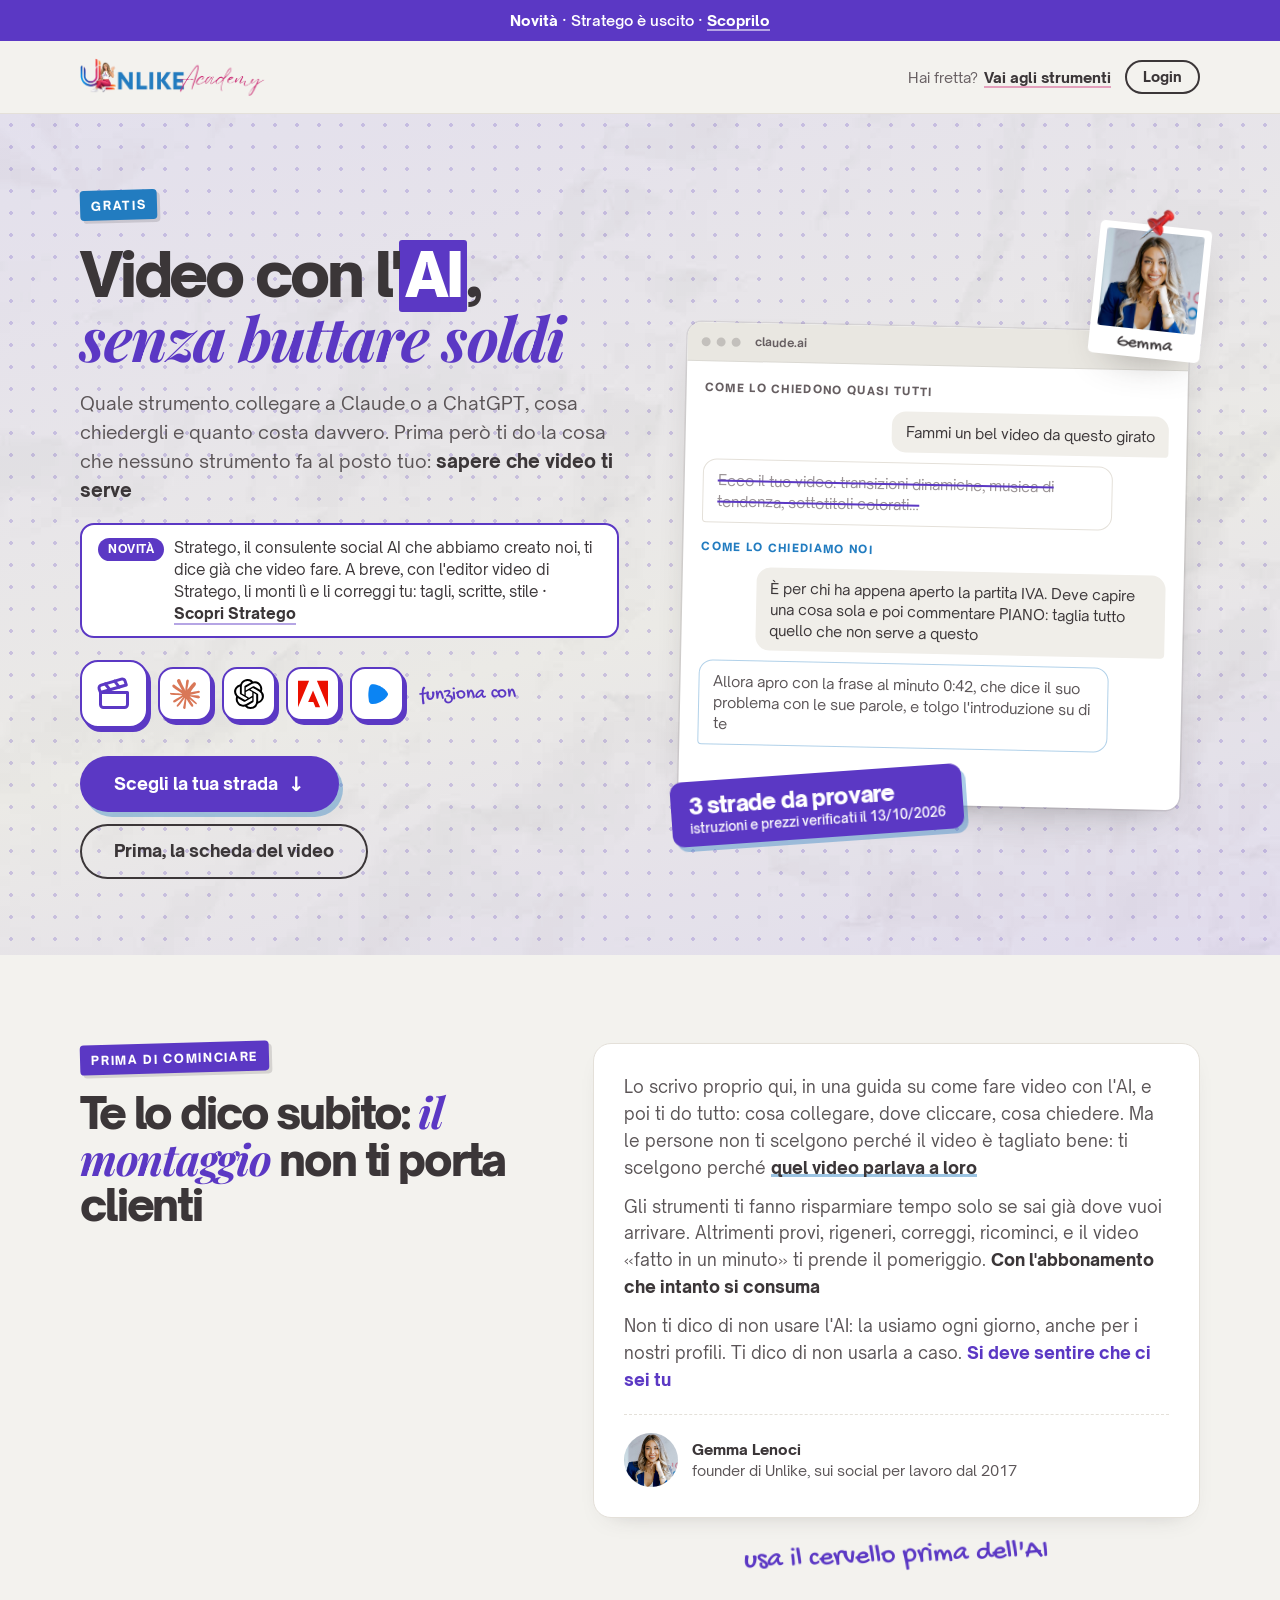
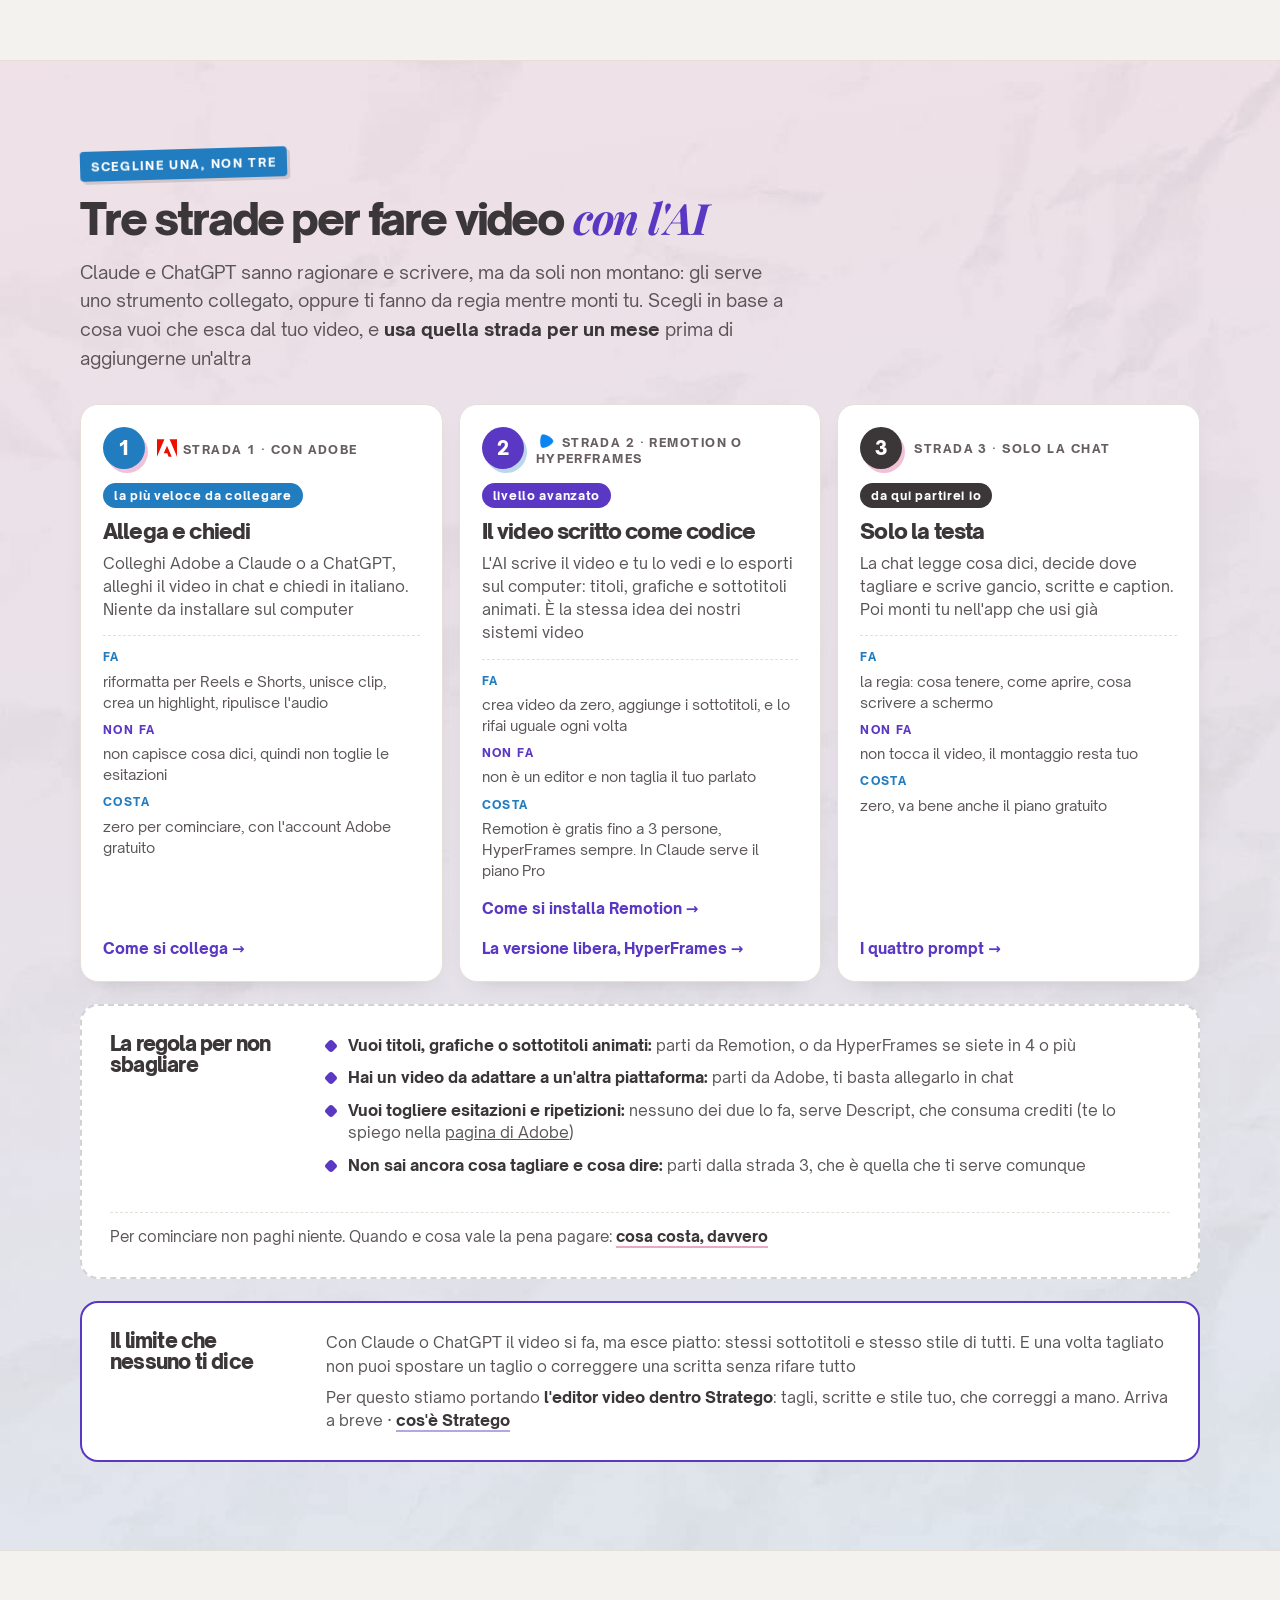
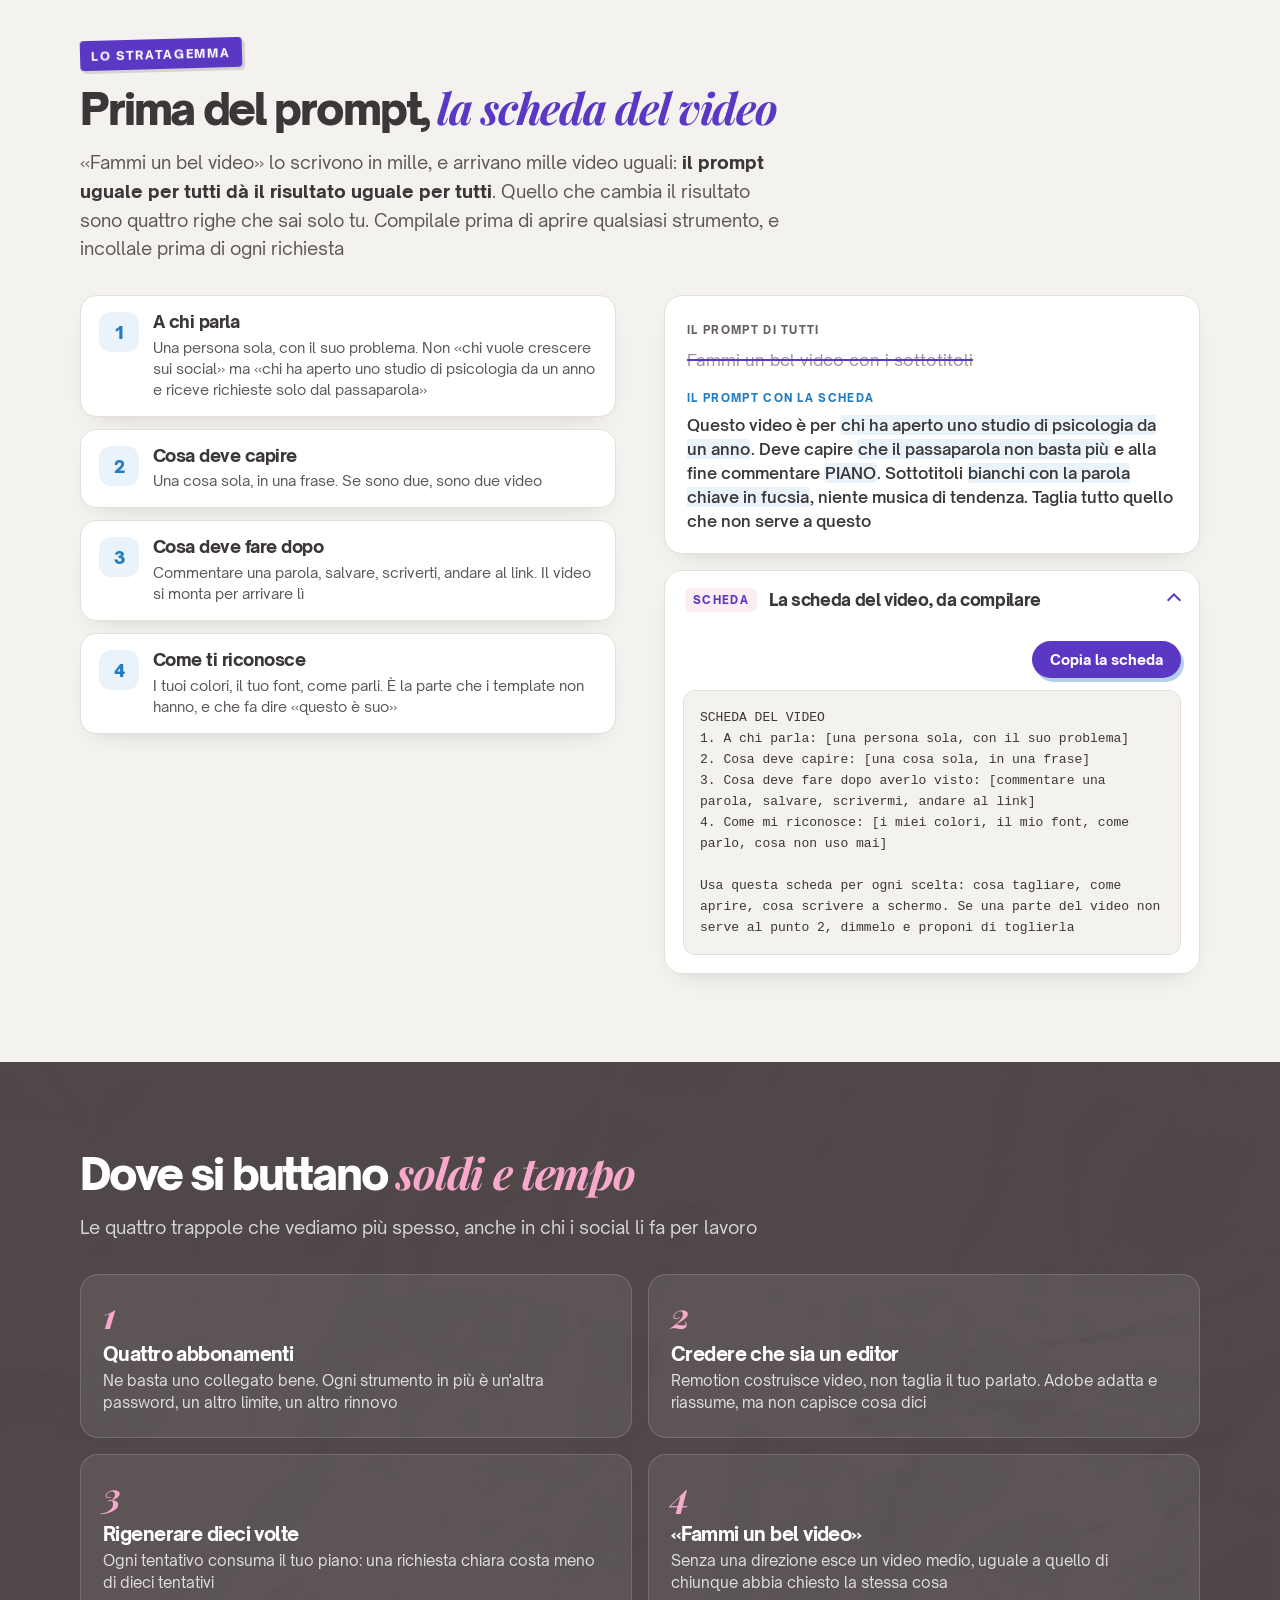
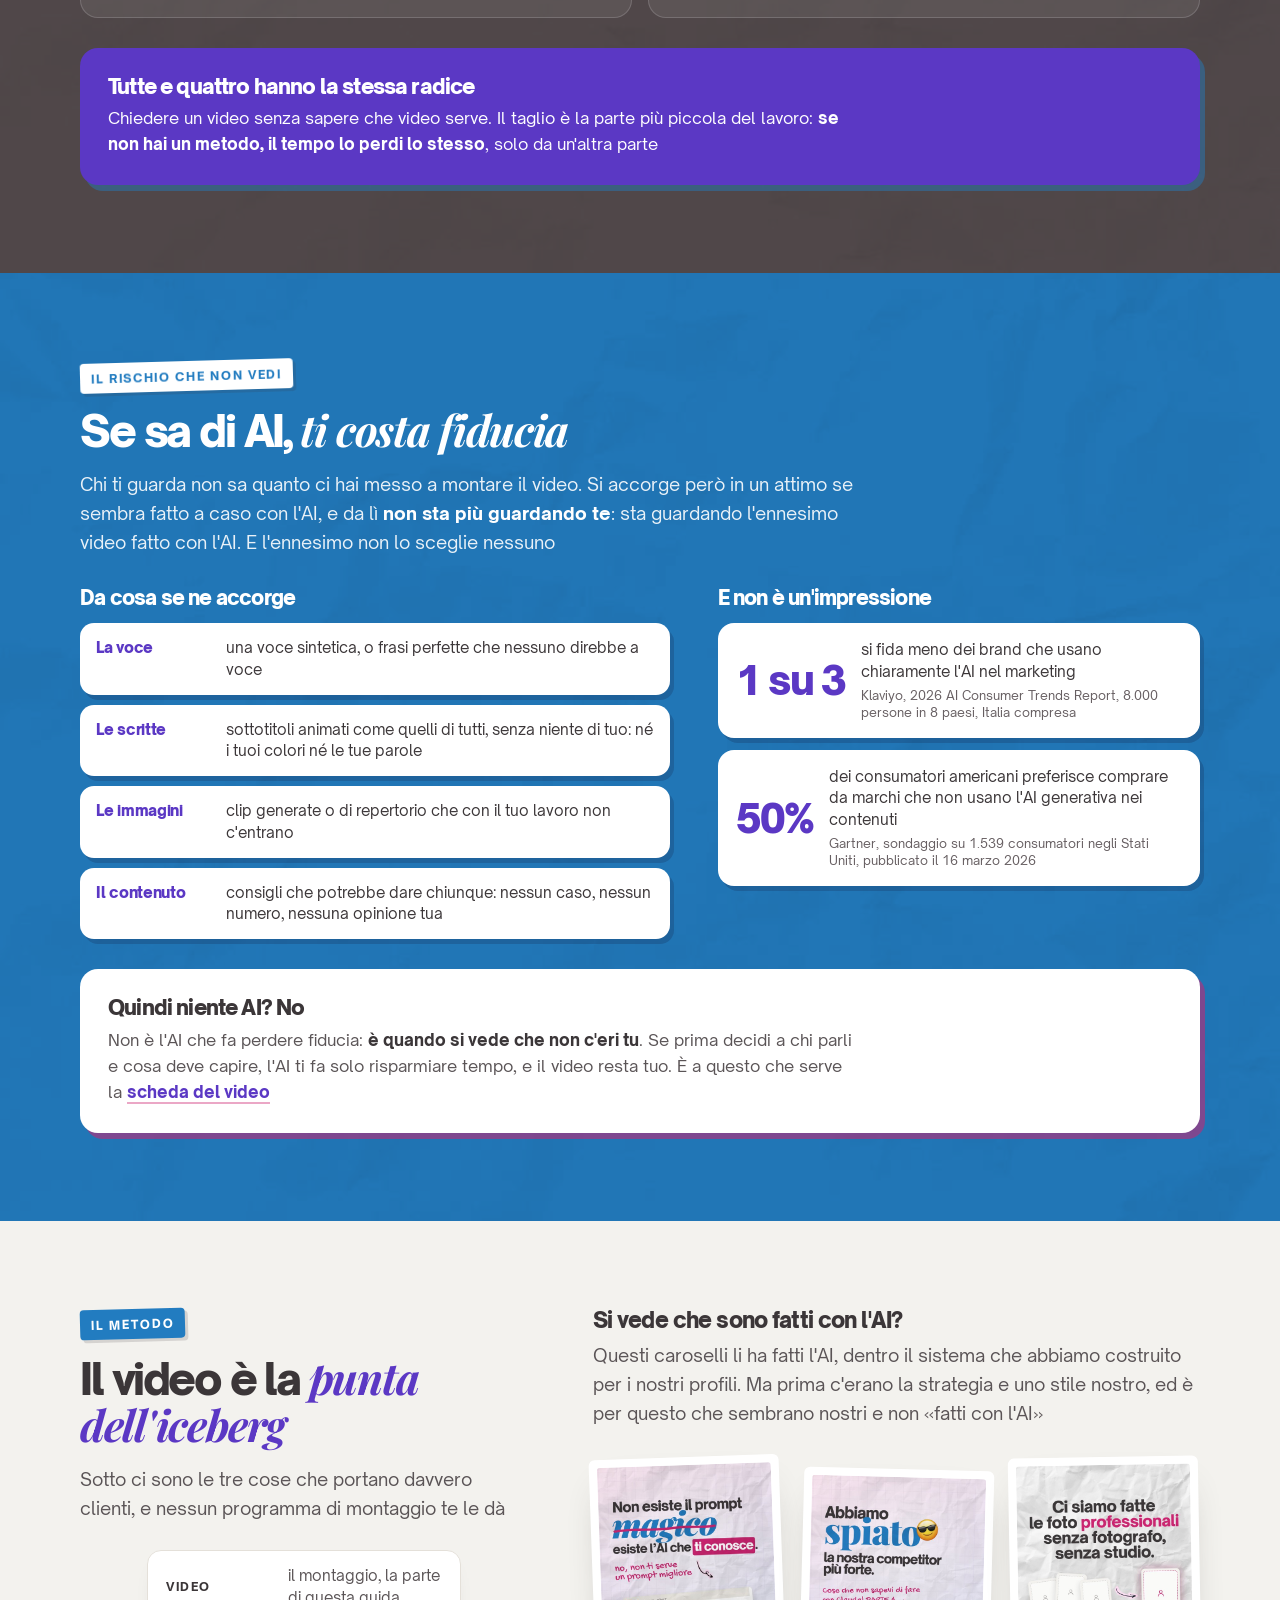
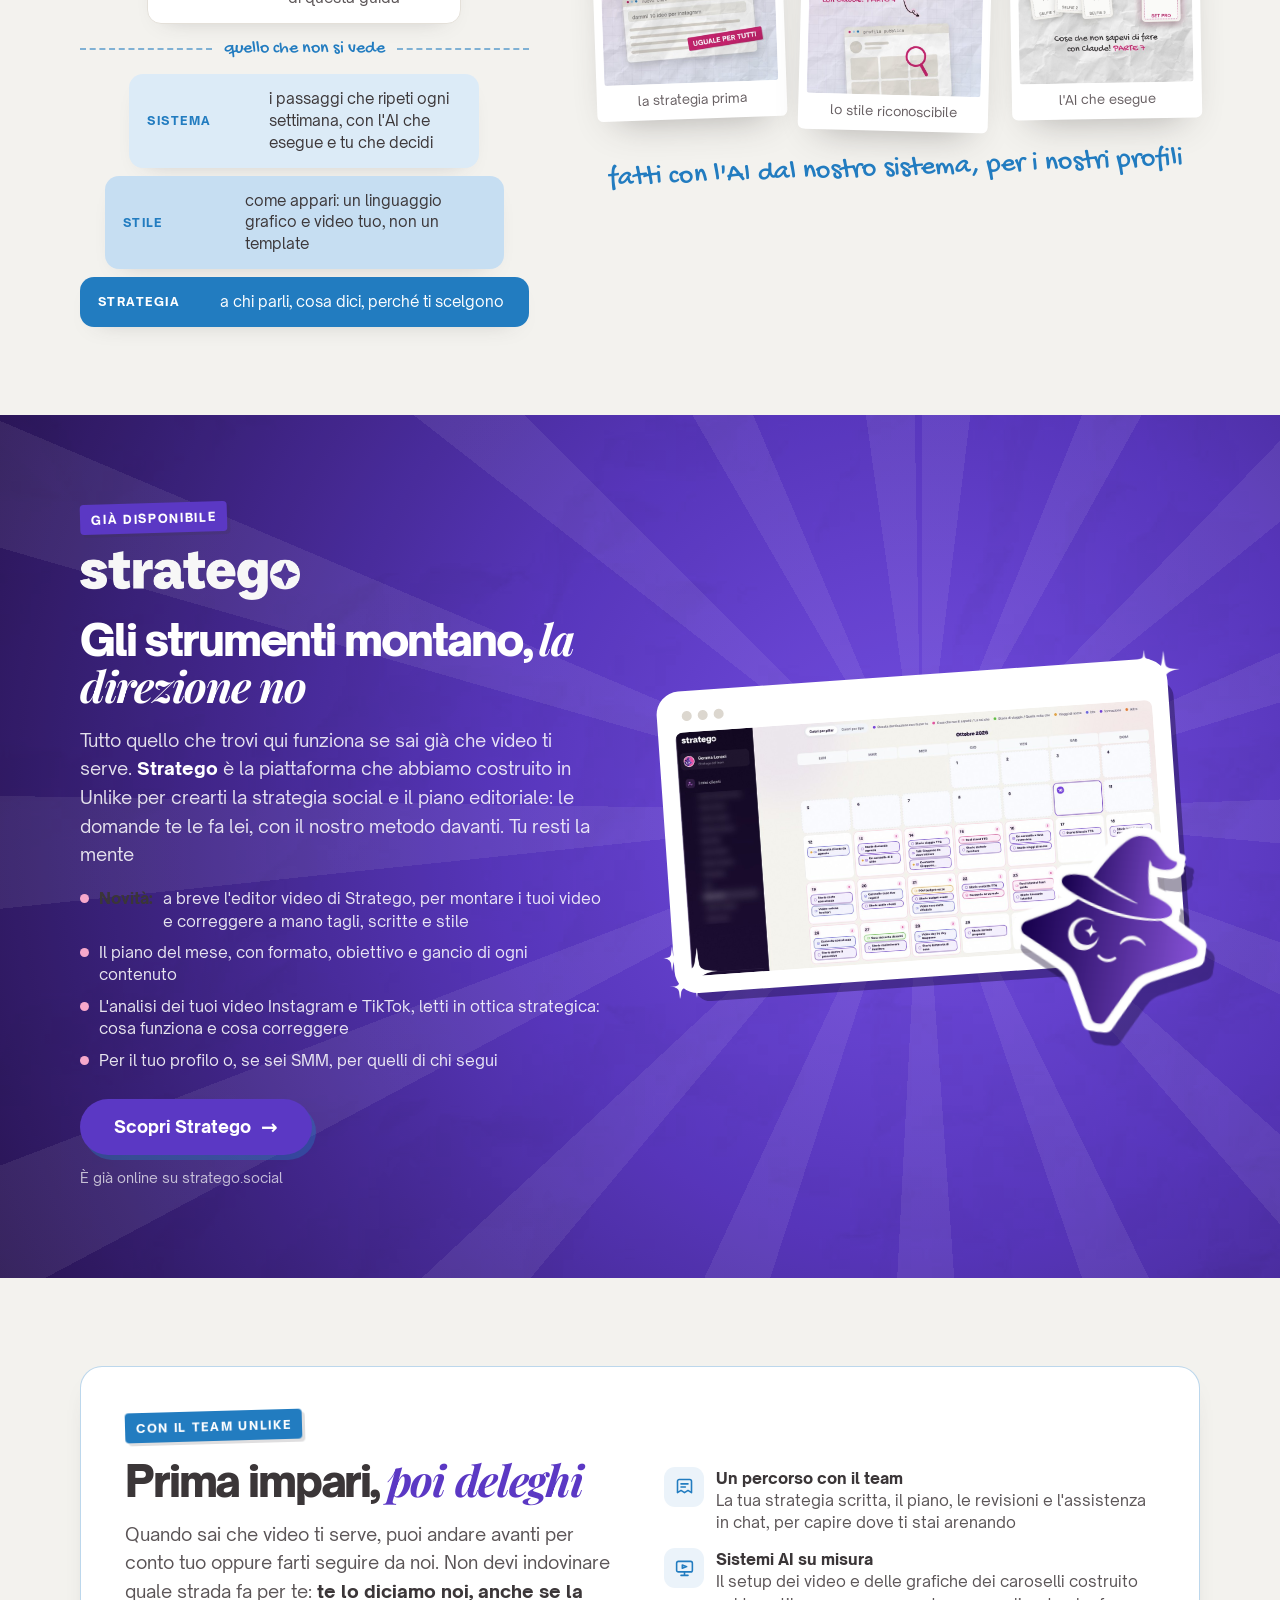
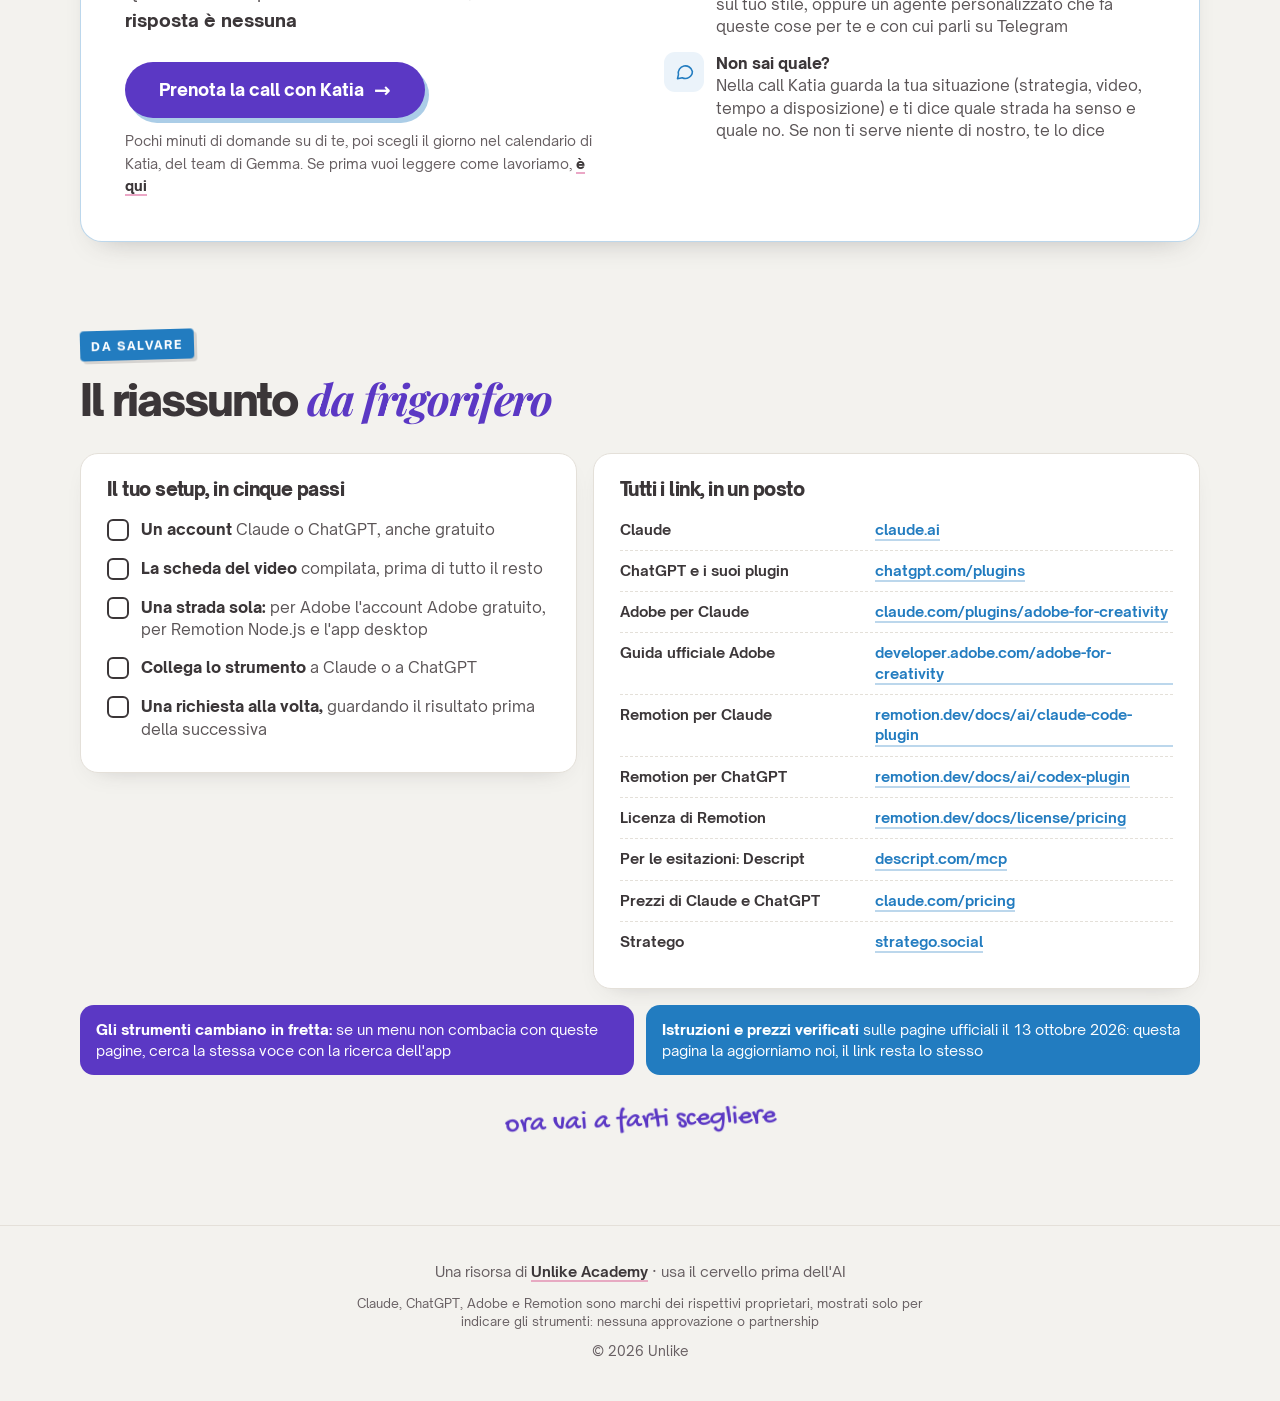
==== index.html @ d3823c94 "Striscia della live del 26/11 e novità: editor video di Stratego a breve Co-Authored-By: Claude Opus" ====
<!doctype html>
<html lang="it">
<head>
<meta charset="utf-8">
<meta name="viewport" content="width=device-width, initial-scale=1">
<title>Video con l'AI, senza buttare soldi · Unlike Academy</title>
<meta name="description" content="Tre strade per fare video con Claude o ChatGPT (Adobe, Remotion o solo la testa), cosa chiedere, quanto costa davvero e la scheda da compilare prima del prompt. Gratis, da Gemma Lenoci e Unlike Academy">
<link rel="canonical" href="https://montaggio.unlikeacademy.it/">
<meta property="og:title" content="Video con l'AI, senza buttare soldi">
<meta property="og:description" content="Tre strade per fare video con Claude o ChatGPT, cosa chiedere e quanto costa davvero. E la cosa che nessuno strumento fa al posto tuo">
<meta property="og:type" content="website">
<meta property="og:url" content="https://montaggio.unlikeacademy.it/">
<meta property="og:image" content="https://montaggio.unlikeacademy.it/assets/img/og-montaggio.jpg">
<meta property="og:locale" content="it_IT">
<meta name="twitter:card" content="summary_large_image">
<link rel="icon" href="assets/logo/favicon.png">
<link rel="apple-touch-icon" href="assets/logo/apple-touch-icon.png">
<link rel="preload" href="assets/fonts/open-sauce-sans-900.woff2" as="font" type="font/woff2" crossorigin>
<link rel="stylesheet" href="assets/stile.css?v=2">
<script src="https://academy.unlikeacademy.it/traccia.js?v=1" defer data-risorsa="montaggio"></script>
<style data-novita>
.novita{margin-top:18px;display:flex;gap:10px;align-items:flex-start;background:#fff;border:2px solid #5B38C4;border-radius:14px;padding:12px 16px;font-size:15px;line-height:1.45;max-width:40em;color:#3B3638;text-align:left}
.novita .tag{flex:none;background:#5B38C4;color:#fff;font-weight:800;font-size:11.5px;letter-spacing:.05em;text-transform:uppercase;border-radius:999px;padding:3px 10px;margin-top:1px}
.novita a{color:#3B3638;font-weight:800;text-decoration:none;border-bottom:2px solid rgba(91,56,196,.45);white-space:nowrap}
.limite{border:2px solid #5B38C4}
.limite p{font-size:15.5px;line-height:1.5}
.limite p+p{margin-top:8px}
.limite a{color:#3B3638;font-weight:800;text-decoration:none;border-bottom:2px solid rgba(91,56,196,.45)}
.stbanner p.nv{font-size:.97rem}
</style>
</head>
<body>

<a class="strip" data-live href="https://black.unlikeacademy.it/?utm_source=montaggio&amp;utm_medium=striscia&amp;utm_campaign=bf26" target="_blank" rel="noopener"><b>Live gratuita</b> giovedì 26/11 alle 19:30 · ti mostriamo Stratego dal vivo · <u>Iscriviti</u></a><script data-striscia>(function(){if(Date.now()<Date.UTC(2026,10,26,18,30))return;var s=document.querySelector('a[data-live]');if(!s)return;s.href='#stratego';s.removeAttribute('target');s.innerHTML='<b>Novità</b> · Stratego è uscito · <u>Scoprilo</u>';})()</script>

<header class="wrap hd">
  <img src="assets/logo/logo.webp" alt="Unlike Academy" width="768" height="158">
  <div class="dx"><a class="acc" href="#strade"><span>Hai fretta?</span> <b>Vai agli strumenti</b></a><a class="login" href="https://club.unlikeacademy.it/sign_in" target="_blank" rel="noopener">Login</a></div>
</header>

<main>
<section class="hero">
  <div class="wrap due">
    <div>
      <span class="eyebrow">Gratis</span>
      <h1>Video con l'<mark>AI</mark>, <em>senza buttare soldi</em></h1>
      <p class="sub">Quale strumento collegare a Claude o a ChatGPT, cosa chiedergli e quanto costa davvero. Prima però ti do la cosa che nessuno strumento fa al posto tuo: <b>sapere che video ti serve</b></p>
      <p class="novita"><span class="tag">Novità</span><span>Stratego, il consulente social AI che abbiamo creato noi, ti dice già che video fare. A breve, con l'editor video di Stratego, li monti lì e li correggi tu: tagli, scritte, stile · <a href="#stratego">Scopri Stratego</a></span></p>
      <!-- kit --><div class="kit"><span class="kt grande"><svg class="ic" viewBox="0 0 24 24" fill="none" stroke="currentColor" stroke-width="2" stroke-linecap="round" stroke-linejoin="round" aria-hidden="true">
  <path d="M20.2 6 3 11l-.9-2.4c-.3-1.1.3-2.2 1.3-2.5l13.5-4c1.1-.3 2.2.3 2.5 1.3Z" />
  <path d="m6.2 5.3 3.1 3.9" />
  <path d="m12.4 3.4 3.1 4" />
  <path d="M3 11h18v8a2 2 0 0 1-2 2H5a2 2 0 0 1-2-2Z" />
</svg></span><span class="kt"><img src="assets/loghi/claude.svg" alt="Claude" width="30" height="30"></span><span class="kt"><img src="assets/loghi/chatgpt.svg" alt="ChatGPT" width="30" height="30"></span><span class="kt"><img src="assets/loghi/adobe.svg" alt="Adobe" width="30" height="30"></span><span class="kt"><img src="assets/loghi/remotion.png" alt="Remotion" width="30" height="30"></span><span class="cap">funziona con</span></div><div class="btns">
        <a class="btn" href="#strade">Scegli la tua strada <span class="ar">&darr;</span></a>
        <a class="btn btn-linea" href="#scheda">Prima, la scheda del video</a>
      </div>
    </div>
    <div class="visual">
      <figure class="polaroid"><img src="assets/img/gemma-polaroid.jpg" alt="Gemma Lenoci" width="390" height="520"><span>Gemma</span></figure>
      <div class="frame" aria-hidden="true">
        <div class="bar"><i></i><i></i><i></i><span>claude.ai</span></div>
        <div class="chat">
          <span class="lbl">Come lo chiedono quasi tutti</span>
          <div class="msg tu">Fammi un bel video da questo girato</div>
          <div class="msg ai no">Ecco il tuo video: transizioni dinamiche, musica di tendenza, sottotitoli colorati…</div>
          <span class="lbl si">Come lo chiediamo noi</span>
          <div class="msg tu">È per chi ha appena aperto la partita IVA. Deve capire una cosa sola e poi commentare PIANO: taglia tutto quello che non serve a questo</div>
          <div class="msg ai ok">Allora apro con la frase al minuto 0:42, che dice il suo problema con le sue parole, e tolgo l'introduzione su di te</div>
        </div>
      </div>
      <div class="sticker"><b>3 strade da provare</b><small>istruzioni e prezzi verificati il 13/10/2026</small></div>
    </div>
  </div>
</section>

<section class="sec">
  <div class="wrap split">
    <div class="sticky">
      <span class="eyebrow rosa">Prima di cominciare</span>
      <h2 class="sh">Te lo dico subito: <em>il montaggio</em> non ti porta clienti</h2>
    </div>
    <div>
      <div class="punto">
        <p>Lo scrivo proprio qui, in una guida su come fare video con l'AI, e poi ti do tutto: cosa collegare, dove cliccare, cosa chiedere. Ma le persone non ti scelgono perché il video è tagliato bene: ti scelgono perché <span class="s">quel video parlava a loro</span></p>
        <p>Gli strumenti ti fanno risparmiare tempo solo se sai già dove vuoi arrivare. Altrimenti provi, rigeneri, correggi, ricominci, e il video «fatto in un minuto» ti prende il pomeriggio. <b>Con l'abbonamento che intanto si consuma</b></p>
        <p>Non ti dico di non usare l'AI: la usiamo ogni giorno, anche per i nostri profili. Ti dico di non usarla a caso. <span class="k">Si deve sentire che ci sei tu</span></p>
        <div class="firma"><img src="assets/img/gemma-polaroid.jpg" alt="" width="390" height="520"><span><b>Gemma Lenoci</b>founder di Unlike, sui social per lavoro dal 2017</span></div>
      </div>
      <p class="sotto"><span class="mano">usa il cervello prima dell'AI</span></p>
    </div>
  </div>
</section>

<section class="sec fascia" id="strade">
  <div class="wrap">
    <span class="eyebrow">Scegline una, non tre</span>
    <h2 class="sh">Tre strade per fare video <em>con l'AI</em></h2>
    <p class="lead">Claude e ChatGPT sanno ragionare e scrivere, ma da soli non montano: gli serve uno strumento collegato, oppure ti fanno da regia mentre monti tu. Scegli in base a cosa vuoi che esca dal tuo video, e <b>usa quella strada per un mese</b> prima di aggiungerne un'altra</p>
    <ol class="strade">
      <li class="strada">
        <div class="top"><span class="n">1</span><span class="chi"><img class="logo-in" src="assets/loghi/adobe.svg" alt="" width="20" height="20">Strada 1 · con Adobe</span></div>
        <span class="tag blu">la più veloce da collegare</span>
        <h3>Allega e chiedi</h3>
        <p>Colleghi Adobe a Claude o a ChatGPT, alleghi il video in chat e chiedi in italiano. Niente da installare sul computer</p>
        <dl>
          <dt>Fa</dt><dd>riformatta per Reels e Shorts, unisce clip, crea un highlight, ripulisce l'audio</dd>
          <dt class="no">Non fa</dt><dd>non capisce cosa dici, quindi non toglie le esitazioni</dd>
          <dt>Costa</dt><dd>zero per cominciare, con l'account Adobe gratuito</dd>
        </dl>
        <a class="go" href="adobe.html">Come si collega &rarr;</a>
      </li>
      <li class="strada">
        <div class="top"><span class="n">2</span><span class="chi"><img class="logo-in" src="assets/loghi/remotion.png" alt="" width="20" height="20">Strada 2 · Remotion o HyperFrames</span></div>
        <span class="tag">livello avanzato</span>
        <h3>Il video scritto come codice</h3>
        <p>L'AI scrive il video e tu lo vedi e lo esporti sul computer: titoli, grafiche e sottotitoli animati. È la stessa idea dei nostri sistemi video</p>
        <dl>
          <dt>Fa</dt><dd>crea video da zero, aggiunge i sottotitoli, e lo rifai uguale ogni volta</dd>
          <dt class="no">Non fa</dt><dd>non è un editor e non taglia il tuo parlato</dd>
          <dt>Costa</dt><dd>Remotion è gratis fino a 3 persone, HyperFrames sempre. In Claude serve il piano&nbsp;Pro</dd>
        </dl>
        <a class="go" href="remotion.html">Come si installa Remotion &rarr;</a>
        <a class="go" href="hyperframes.html">La versione libera, HyperFrames &rarr;</a>
      </li>
      <li class="strada">
        <div class="top"><span class="n">3</span><span class="chi">Strada 3 · solo la chat</span></div>
        <span class="tag scuro">da qui partirei io</span>
        <h3>Solo la testa</h3>
        <p>La chat legge cosa dici, decide dove tagliare e scrive gancio, scritte e caption. Poi monti tu nell'app che usi già</p>
        <dl>
          <dt>Fa</dt><dd>la regia: cosa tenere, come aprire, cosa scrivere a schermo</dd>
          <dt class="no">Non fa</dt><dd>non tocca il video, il montaggio resta tuo</dd>
          <dt>Costa</dt><dd>zero, va bene anche il piano gratuito</dd>
        </dl>
        <a class="go" href="solo-la-testa.html">I quattro prompt &rarr;</a>
      </li>
    </ol>

    <div class="regola">
      <h3>La regola per non sbagliare</h3>
      <ul>
        <li><b>Vuoi titoli, grafiche o sottotitoli animati:</b> parti da Remotion, o da HyperFrames se siete in 4 o più</li>
        <li><b>Hai un video da adattare a un'altra piattaforma:</b> parti da Adobe, ti basta allegarlo in chat</li>
        <li><b>Vuoi togliere esitazioni e ripetizioni:</b> nessuno dei due lo fa, serve Descript, che consuma crediti (te lo spiego nella <a href="adobe.html#esitazioni">pagina di Adobe</a>)</li>
        <li><b>Non sai ancora cosa tagliare e cosa dire:</b> parti dalla strada 3, che è quella che ti serve comunque</li>
      </ul>
      <p class="piede">Per cominciare non paghi niente. Quando e cosa vale la pena pagare: <a href="costi.html">cosa costa, davvero</a></p>
    </div>
    <div class="regola limite">
      <h3>Il limite che nessuno ti dice</h3>
      <div>
        <p>Con Claude o ChatGPT il video si fa, ma esce piatto: stessi sottotitoli e stesso stile di tutti. E una volta tagliato non puoi spostare un taglio o correggere una scritta senza rifare tutto</p>
        <p>Per questo stiamo portando <b>l'editor video dentro Stratego</b>: tagli, scritte e stile tuo, che correggi a mano. Arriva a breve · <a href="#stratego">cos'è Stratego</a></p>
      </div>
    </div>
  </div>
</section>

<section class="sec" id="scheda">
  <div class="wrap">
    <span class="eyebrow rosa">Lo stratagemma</span>
    <h2 class="sh">Prima del prompt, <em>la scheda del video</em></h2>
    <p class="lead">«Fammi un bel video» lo scrivono in mille, e arrivano mille video uguali: <b>il prompt uguale per tutti dà il risultato uguale per tutti</b>. Quello che cambia il risultato sono quattro righe che sai solo tu. Compilale prima di aprire qualsiasi strumento, e incollale prima di ogni richiesta</p>
    <div class="scheda">
      <ol class="righe">
        <li><span class="n">1</span><div><h3>A chi parla</h3><p>Una persona sola, con il suo problema. Non «chi vuole crescere sui social» ma «chi ha aperto uno studio di psicologia da un anno e riceve richieste solo dal passaparola»</p></div></li>
        <li><span class="n">2</span><div><h3>Cosa deve capire</h3><p>Una cosa sola, in una frase. Se sono due, sono due video</p></div></li>
        <li><span class="n">3</span><div><h3>Cosa deve fare dopo</h3><p>Commentare una parola, salvare, scriverti, andare al link. Il video si monta per arrivare lì</p></div></li>
        <li><span class="n">4</span><div><h3>Come ti riconosce</h3><p>I tuoi colori, il tuo font, come parli. È la parte che i template non hanno, e che fa dire «questo è suo»</p></div></li>
      </ol>
      <div>
        <div class="prima-dopo">
          <span class="lbl">Il prompt di tutti</span>
          <p class="bad">Fammi un bel video con i sottotitoli</p>
          <span class="lbl si">Il prompt con la scheda</span>
          <p class="good">Questo video è per <u>chi ha aperto uno studio di psicologia da un anno</u>. Deve capire <u>che il passaparola non basta più</u> e alla fine commentare <u>PIANO</u>. Sottotitoli <u>bianchi con la parola chiave in fucsia</u>, niente musica di tendenza. Taglia tutto quello che non serve a questo</p>
        </div>
        <details class="prompt schema" open>
          <summary>La scheda del video, da compilare<span class="chev"></span></summary>
          <div class="pact"><button class="copy" data-target="scheda-video" type="button">Copia la scheda</button></div>
<pre id="scheda-video">SCHEDA DEL VIDEO
1. A chi parla: [una persona sola, con il suo problema]
2. Cosa deve capire: [una cosa sola, in una frase]
3. Cosa deve fare dopo averlo visto: [commentare una parola, salvare, scrivermi, andare al link]
4. Come mi riconosce: [i miei colori, il mio font, come parlo, cosa non uso mai]

Usa questa scheda per ogni scelta: cosa tagliare, come aprire, cosa scrivere a schermo. Se una parte del video non serve al punto 2, dimmelo e proponi di toglierla</pre>
        </details>
      </div>
    </div>
  </div>
</section>

<section class="sec scura">
  <div class="wrap">
    <h2 class="sh">Dove si buttano <em>soldi e tempo</em></h2>
    <p class="lead">Le quattro trappole che vediamo più spesso, anche in chi i social li fa per lavoro</p>
    <ol class="trappole">
      <li><b>1</b><h3>Quattro abbonamenti</h3><p>Ne basta uno collegato bene. Ogni strumento in più è un'altra password, un altro limite, un altro rinnovo</p></li>
      <li><b>2</b><h3>Credere che sia un editor</h3><p>Remotion costruisce video, non taglia il tuo parlato. Adobe adatta e riassume, ma non capisce cosa dici</p></li>
      <li><b>3</b><h3>Rigenerare dieci volte</h3><p>Ogni tentativo consuma il tuo piano: una richiesta chiara costa meno di dieci tentativi</p></li>
      <li><b>4</b><h3>«Fammi un bel video»</h3><p>Senza una direzione esce un video medio, uguale a quello di chiunque abbia chiesto la stessa cosa</p></li>
    </ol>
    <div class="radice">
      <h3>Tutte e quattro hanno la stessa radice</h3>
      <p>Chiedere un video senza sapere che video serve. Il taglio è la parte più piccola del lavoro: <b>se non hai un metodo, il tempo lo perdi lo stesso</b>, solo da un'altra parte</p>
    </div>
  </div>
</section>

<section class="sec blu-sec" id="fiducia">
  <div class="wrap">
    <span class="eyebrow chiaro">Il rischio che non vedi</span>
    <h2 class="sh">Se sa di AI, <em>ti costa fiducia</em></h2>
    <p class="lead">Chi ti guarda non sa quanto ci hai messo a montare il video. Si accorge però in un attimo se sembra fatto a caso con l'AI, e da lì <b>non sta più guardando te</b>: sta guardando l'ennesimo video fatto con l'AI. E l'ennesimo non lo sceglie nessuno</p>
    <div class="fiducia">
      <div>
        <h3>Da cosa se ne accorge</h3>
        <ul class="segnali">
          <li><b>La voce</b><span>una voce sintetica, o frasi perfette che nessuno direbbe a voce</span></li>
          <li><b>Le scritte</b><span>sottotitoli animati come quelli di tutti, senza niente di tuo: né i tuoi colori né le tue parole</span></li>
          <li><b>Le immagini</b><span>clip generate o di repertorio che con il tuo lavoro non c'entrano</span></li>
          <li><b>Il contenuto</b><span>consigli che potrebbe dare chiunque: nessun caso, nessun numero, nessuna opinione tua</span></li>
        </ul>
      </div>
      <div>
        <h3>E non è un'impressione</h3>
        <div class="dati">
          <div class="dato"><b>1 su 3</b><p>si fida meno dei brand che usano chiaramente l'AI nel marketing<small>Klaviyo, 2026 AI Consumer Trends Report, 8.000 persone in 8 paesi, Italia compresa</small></p></div>
          <div class="dato"><b>50%</b><p>dei consumatori americani preferisce comprare da marchi che non usano l'AI generativa nei contenuti<small>Gartner, sondaggio su 1.539 consumatori negli Stati Uniti, pubblicato il 16 marzo 2026</small></p></div>
        </div>
      </div>
    </div>
    <div class="radice chiara">
      <h3>Quindi niente AI? No</h3>
      <p>Non è l'AI che fa perdere fiducia: <b>è quando si vede che non c'eri tu</b>. Se prima decidi a chi parli e cosa deve capire, l'AI ti fa solo risparmiare tempo, e il video resta tuo. È a questo che serve la <a href="#scheda">scheda del video</a></p>
    </div>
  </div>
</section>

<section class="sec">
  <div class="wrap split">
    <div class="sticky">
      <span class="eyebrow">Il metodo</span>
      <h2 class="sh">Il video è la <em>punta dell'iceberg</em></h2>
      <p class="lead">Sotto ci sono le tre cose che portano davvero clienti, e nessun programma di montaggio te le dà</p>
      <ol class="iceberg">
        <li class="punta"><b>Video</b><span>il montaggio, la parte di questa guida</span></li>
        <li class="acqua"><span>quello che non si vede</span></li>
        <li class="sotto1"><b>Sistema</b><span>i passaggi che ripeti ogni settimana, con l'AI che esegue e tu che decidi</span></li>
        <li class="sotto2"><b>Stile</b><span>come appari: un linguaggio grafico e video tuo, non un template</span></li>
        <li class="sotto3"><b>Strategia</b><span>a chi parli, cosa dici, perché ti scelgono</span></li>
      </ol>
    </div>
    <div>
      <h3 class="sm" style="font-weight:900;font-size:1.35rem;letter-spacing:-.04em">Si vede che sono fatti con l'AI?</h3>
      <p class="lead" style="margin-top:10px">Questi caroselli li ha fatti l'AI, dentro il sistema che abbiamo costruito per i nostri profili. Ma prima c'erano la strategia e uno stile nostro, ed è per questo che sembrano nostri e non «fatti con l'AI»</p>
      <div class="prove">
        <figure><img src="assets/img/carosello-prompt-magico.jpg" alt="Carosello Unlike Academy: Non esiste il prompt magico, esiste l'AI che ti conosce" width="560" height="700" loading="lazy"><figcaption>la strategia prima</figcaption></figure>
        <figure><img src="assets/img/carosello-competitor.jpg" alt="Carosello Unlike Academy: Abbiamo spiato la nostra competitor più forte" width="560" height="700" loading="lazy"><figcaption>lo stile riconoscibile</figcaption></figure>
        <figure><img src="assets/img/carosello-foto.jpg" alt="Carosello Unlike Academy: Ci siamo fatte le foto professionali senza fotografo, senza studio" width="560" height="700" loading="lazy"><figcaption>l'AI che esegue</figcaption></figure>
      </div>
      <p class="sotto"><span class="mano blu">fatti con l'AI dal nostro sistema, per i nostri profili</span></p>
    </div>
  </div>
</section>

<section class="sec stratego" id="stratego">
  <div class="wrap">
    <div>
      <span class="eyebrow rosa">Già disponibile</span>
      <img class="wm" src="assets/stratego/stratego-wordmark-bianco.png" alt="Stratego" width="800" height="179">
      <h2 class="sh">Gli strumenti montano, <em>la direzione no</em></h2>
      <p class="lead">Tutto quello che trovi qui funziona se sai già che video ti serve. <b>Stratego</b> è la piattaforma che abbiamo costruito in Unlike per crearti la strategia social e il piano editoriale: le domande te le fa lei, con il nostro metodo davanti. Tu resti la mente</p>
      <ul>
        <li><b>Novità:</b> a breve l'editor video di Stratego, per montare i tuoi video e correggere a mano tagli, scritte e stile</li>
        <li>Il piano del mese, con formato, obiettivo e gancio di ogni contenuto</li>
        <li>L'analisi dei tuoi video Instagram e TikTok, letti in ottica strategica: cosa funziona e cosa correggere</li>
        <li>Per il tuo profilo o, se sei SMM, per quelli di chi segui</li>
      </ul>
      <div class="btns"><a class="btn" href="https://stratego.social/?utm_source=montaggio&amp;utm_medium=sezione&amp;utm_campaign=montaggio" target="_blank" rel="noopener">Scopri Stratego <span class="ar">&rarr;</span></a></div>
      <p class="micro">È già online su stratego.social</p>
    </div>
    <div class="sv" aria-hidden="true">
      <div class="win"><img src="assets/stratego/app-calendario.jpg" alt="" width="1400" height="716" loading="lazy"></div>
      <img class="sc" src="assets/stratego/scintille.png" alt="" style="left:-10px;bottom:30px">
      <img class="sc" src="assets/stratego/scintille.png" alt="" style="right:20px;top:-14px;width:44px">
      <img class="mago" src="assets/stratego/mascotte.png" alt="" width="390" height="420" loading="lazy">
    </div>
  </div>
</section>

<section class="sec team">
  <div class="wrap">
    <div class="box">
      <div>
        <span class="eyebrow">Con il team Unlike</span>
        <h2 class="sh">Prima impari, <em>poi deleghi</em></h2>
        <p class="lead">Quando sai che video ti serve, puoi andare avanti per conto tuo oppure farti seguire da noi. Non devi indovinare quale strada fa per te: <b>te lo diciamo noi, anche se la risposta è nessuna</b></p>
        <div class="btns"><a class="btn" href="https://mentoring.unlikeacademy.it/?utm_source=montaggio&amp;utm_medium=prenota&amp;utm_campaign=montaggio#prenota" target="_blank" rel="noopener">Prenota la call con Katia <span class="ar">&rarr;</span></a></div>
        <p class="micro">Pochi minuti di domande su di te, poi scegli il giorno nel calendario di Katia, del team di Gemma. Se prima vuoi leggere come lavoriamo, <a href="https://mentoring.unlikeacademy.it/?utm_source=montaggio&amp;utm_medium=sezione&amp;utm_campaign=montaggio" target="_blank" rel="noopener">è qui</a></p>
      </div>
      <ul>
        <li><span class="ic"><svg viewBox="0 0 24 24"><path d="M4 19V6a2 2 0 0 1 2-2h12a2 2 0 0 1 2 2v13l-4-2.5L12 19l-4-2.5z"/><path d="M8 9h8M8 12.5h5"/></svg></span><span><b>Un percorso con il team</b>La tua strategia scritta, il piano, le revisioni e l'assistenza in chat, per capire dove ti stai arenando</span></li>
        <li><span class="ic"><svg viewBox="0 0 24 24"><rect x="3" y="5" width="18" height="12" rx="2"/><path d="M8 21h8M12 17v4M9.5 9.2l5 1.8-5 1.8z"/></svg></span><span><b>Sistemi AI su misura</b>Il setup dei video e delle grafiche dei caroselli costruito sul tuo stile, oppure un agente personalizzato che fa queste cose per te e con cui parli su Telegram</span></li>
        <li><span class="ic"><svg viewBox="0 0 24 24"><path d="M21 12a8 8 0 0 1-11.6 7.1L4 20.2l1.1-4.7A8 8 0 1 1 21 12z"/></svg></span><span><b>Non sai quale?</b>Nella call Katia guarda la tua situazione (strategia, video, tempo a disposizione) e ti dice quale strada ha senso e quale no. Se non ti serve niente di nostro, te lo dice</span></li>
      </ul>
    </div>
  </div>
</section>

<section class="sec zero-top" id="riassunto">
  <div class="wrap">
    <span class="eyebrow">Da salvare</span>
    <h2 class="sh">Il riassunto <em>da frigorifero</em></h2>
    <div class="frigo">
      <div class="carta">
        <h3>Il tuo setup, in cinque passi</h3>
        <ul class="spunte">
          <li><label><input type="checkbox" id="s1"><span><b>Un account</b> Claude o ChatGPT, anche gratuito</span></label></li>
          <li><label><input type="checkbox" id="s2"><span><b>La scheda del video</b> compilata, prima di tutto il resto</span></label></li>
          <li><label><input type="checkbox" id="s3"><span><b>Una strada sola:</b> per Adobe l'account Adobe gratuito, per Remotion Node.js e l'app desktop</span></label></li>
          <li><label><input type="checkbox" id="s4"><span><b>Collega lo strumento</b> a Claude o a ChatGPT</span></label></li>
          <li><label><input type="checkbox" id="s5"><span><b>Una richiesta alla volta,</b> guardando il risultato prima della successiva</span></label></li>
        </ul>
      </div>
      <div class="carta">
        <h3>Tutti i link, in un posto</h3>
        <ul class="links">
          <li><span>Claude</span><a href="https://claude.ai/" target="_blank" rel="noopener">claude.ai</a></li>
          <li><span>ChatGPT e i suoi plugin</span><a href="https://chatgpt.com/plugins" target="_blank" rel="noopener">chatgpt.com/plugins</a></li>
          <li><span>Adobe per Claude</span><a href="https://claude.com/plugins/adobe-for-creativity" target="_blank" rel="noopener">claude.com/plugins/adobe-for-creativity</a></li>
          <li><span>Guida ufficiale Adobe</span><a href="https://developer.adobe.com/adobe-for-creativity/" target="_blank" rel="noopener">developer.adobe.com/adobe-for-creativity</a></li>
          <li><span>Remotion per Claude</span><a href="https://www.remotion.dev/docs/ai/claude-code-plugin" target="_blank" rel="noopener">remotion.dev/docs/ai/claude-code-plugin</a></li>
          <li><span>Remotion per ChatGPT</span><a href="https://www.remotion.dev/docs/ai/codex-plugin" target="_blank" rel="noopener">remotion.dev/docs/ai/codex-plugin</a></li>
          <li><span>Licenza di Remotion</span><a href="https://www.remotion.dev/docs/license/pricing" target="_blank" rel="noopener">remotion.dev/docs/license/pricing</a></li>
          <li><span>Per le esitazioni: Descript</span><a href="https://www.descript.com/mcp" target="_blank" rel="noopener">descript.com/mcp</a></li>
          <li><span>Prezzi di Claude e ChatGPT</span><a href="https://claude.com/pricing" target="_blank" rel="noopener">claude.com/pricing</a></li>
          <li><span>Stratego</span><a href="https://stratego.social/?utm_source=montaggio&amp;utm_medium=link&amp;utm_campaign=montaggio" target="_blank" rel="noopener">stratego.social</a></li>
        </ul>
      </div>
    </div>
    <div class="avvisi">
      <p><b>Gli strumenti cambiano in fretta:</b> se un menu non combacia con queste pagine, cerca la stessa voce con la ricerca dell'app</p>
      <p><b>Istruzioni e prezzi verificati</b> sulle pagine ufficiali il 13 ottobre 2026: questa pagina la aggiorniamo noi, il link resta lo stesso</p>
    </div>
    <p class="sotto" style="margin-top:30px"><span class="mano">ora vai a farti scegliere</span></p>
  </div>
</section>
</main>

<footer>
  <div class="wrap">
    <p>Una risorsa di <a href="https://entra.unlikeacademy.it/?utm_source=montaggio&amp;utm_medium=footer&amp;utm_campaign=montaggio">Unlike Academy</a> · usa il cervello prima dell'AI</p>
    <p class="marchi">Claude, ChatGPT, Adobe e Remotion sono marchi dei rispettivi proprietari, mostrati solo per indicare gli strumenti: nessuna approvazione o partnership</p><p>© 2026 Unlike</p>
  </div>
</footer>

<script src="assets/pagina.js?v=1"></script>
</body>
</html>
---- assets/stile.css ----
/* montaggio.unlikeacademy.it · sistema visivo Unlike (ottobre 2026), stessa base di aigratis */
@font-face{font-family:'Open Sauce Sans';src:url(fonts/open-sauce-sans-400.woff2) format('woff2');font-weight:400;font-display:swap}
@font-face{font-family:'Open Sauce Sans';src:url(fonts/open-sauce-sans-600.woff2) format('woff2');font-weight:600;font-display:swap}
@font-face{font-family:'Open Sauce Sans';src:url(fonts/open-sauce-sans-700.woff2) format('woff2');font-weight:700;font-display:swap}
@font-face{font-family:'Open Sauce Sans';src:url(fonts/open-sauce-sans-800.woff2) format('woff2');font-weight:800;font-display:swap}
@font-face{font-family:'Open Sauce Sans';src:url(fonts/open-sauce-sans-900.woff2) format('woff2');font-weight:900;font-display:swap}
@font-face{font-family:'Playfair Display';src:url(fonts/playfair-display-italic-base.woff2) format('woff2');font-weight:400 900;font-style:italic;font-display:swap}
@font-face{font-family:'Gochi Hand';src:url(fonts/gochi-hand-400.woff2) format('woff2');font-weight:400;font-display:swap}

:root{
  --fucsia:#CD2471;--blu:#227CC0;--viola:#5B38C4;--viola-scuro:#2A1557;
  --ink:#3B3638;--body:#5A5456;--gray:#665E61;--line:#E4E0D9;--carta:#F3F2EE;--rosa-bg:#FCEDF4;--azzurro:#EBF3FA;
  --serif:'Playfair Display',Georgia,serif;--mano:'Gochi Hand',cursive;
  --mono:ui-monospace,SFMono-Regular,Menlo,Consolas,monospace;
  --ombra:0 18px 38px -20px rgba(59,54,56,.42);
  --ombra-card:0 10px 24px -18px rgba(59,54,56,.35)
}
*{margin:0;padding:0;box-sizing:border-box}
html{-webkit-text-size-adjust:100%;scroll-behavior:smooth}
body{font-family:'Open Sauce Sans',system-ui,sans-serif;color:var(--body);background:var(--carta);line-height:1.6;-webkit-font-smoothing:antialiased;overflow-x:hidden}
img{max-width:100%;height:auto;display:block}
a{color:inherit}
b,strong{color:var(--ink);font-weight:800}
.wrap{width:min(1120px,92vw);margin-inline:auto}
.wrap.stretta{width:min(1000px,92vw)}
h1,h2,h3{color:var(--ink);letter-spacing:-.045em;line-height:1.04}
h1,h2{isolation:isolate}
h1 em,h2 em{font-family:var(--serif);font-style:italic;font-weight:700;letter-spacing:-.03em;color:var(--fucsia)}
mark{position:relative;background:none;color:#fff;padding:0 .1em;white-space:nowrap}
mark::before{content:'';position:absolute;inset:.06em 0 -.02em;background:var(--fucsia);border-radius:.05em;z-index:-1}
mark.blu::before{background:var(--blu)}
.k{color:var(--fucsia);font-weight:800}
.s{color:var(--ink);font-weight:800;background:linear-gradient(transparent 82%,rgba(34,124,192,.45) 82%,rgba(34,124,192,.45) 94%,transparent 94%)}
.nw{white-space:nowrap}
code{font-family:var(--mono);font-size:.9em;background:#fff;border:1.5px solid var(--line);border-radius:6px;padding:1px 6px;color:var(--ink);word-break:break-word}

/* etichette e bottoni */
.eyebrow,.kicker{display:inline-block;font-weight:800;font-size:12px;line-height:1.25;letter-spacing:.14em;text-transform:uppercase;color:#fff;background:var(--blu);padding:8px 11px 7px;border-radius:4px;rotate:-1.6deg;box-shadow:3px 3px 0 rgba(59,54,56,.16)}
.eyebrow.rosa,.kicker{background:var(--fucsia)}
.btn{display:inline-flex;align-items:center;justify-content:center;gap:10px;font-family:inherit;font-weight:800;font-size:17px;line-height:1.1;text-decoration:none;border:0;border-radius:100px;padding:18px 34px;cursor:pointer;transition:transform .2s,box-shadow .2s;text-align:center;background:var(--fucsia);color:#fff;box-shadow:4px 5px 0 rgba(34,124,192,.38)}
.btn:hover{transform:translate(-1px,-2px);box-shadow:5px 7px 0 rgba(34,124,192,.38)}
.btn:focus-visible,a:focus-visible,summary:focus-visible,button:focus-visible,input:focus-visible{outline:3px solid var(--blu);outline-offset:3px}
.btn-linea{background:transparent;color:var(--ink);box-shadow:inset 0 0 0 2px var(--ink)}
.btn-linea:hover{box-shadow:inset 0 0 0 2px var(--ink)}
.btn .ar{font-size:20px;line-height:1;transition:transform .2s}
.btn:hover .ar{transform:translateX(3px)}
.btns{display:flex;flex-wrap:wrap;gap:12px;margin-top:28px}

/* striscia Stratego e testata */
.strip{display:block;background:var(--viola);color:#fff;text-decoration:none;font-size:14.5px;font-weight:600;text-align:center;padding:9px 16px}
.strip b{color:#fff;font-weight:800}
.strip u{text-decoration:none;border-bottom:2px solid rgba(255,255,255,.55);font-weight:800;white-space:nowrap}
.strip:hover u{border-bottom-color:#fff}
.hd{display:flex;align-items:center;justify-content:space-between;gap:16px;height:72px}
.hd img{height:38px;width:auto}
.hd .acc{font-size:14.5px;color:var(--gray);text-decoration:none;white-space:nowrap}
.hd .acc b{color:var(--ink);font-weight:800;border-bottom:2px solid rgba(205,36,113,.4);margin-left:2px}
.hd .acc:hover b{border-bottom-color:var(--fucsia)}

/* apertura */
.hero{background:url(texture/grana-leggera.jpg) center/cover,linear-gradient(rgba(34,124,192,.11) 1px,transparent 1px) 0 0/44px 44px,linear-gradient(90deg,rgba(34,124,192,.11) 1px,transparent 1px) 0 0/44px 44px,linear-gradient(165deg,#EBF3FA 0%,#F4F8FC 55%,#FCEDF4 100%);background-blend-mode:multiply,normal,normal,normal;border-top:1px solid var(--line)}
.hero .wrap.due{display:grid;grid-template-columns:1.02fr .98fr;gap:clamp(32px,5vw,64px);align-items:center;padding-block:clamp(40px,6vw,76px)}
.hero h1{font-weight:900;font-size:clamp(2.2rem,5.1vw,3.8rem);line-height:1.04;letter-spacing:-.05em;margin-top:22px}
.hero .sub{font-size:clamp(1.02rem,1.5vw,1.14rem);margin-top:18px;max-width:31em}
.hero.int{padding:clamp(40px,6vw,72px) 0 clamp(40px,5vw,60px)}
.hero.int h1{font-size:clamp(2.1rem,5vw,3.5rem);max-width:16em}
.lead{font-size:clamp(1.02rem,1.5vw,1.12rem);margin-top:16px;max-width:40em}
.lead+.lead{margin-top:12px}
.meta{display:flex;flex-wrap:wrap;gap:8px;margin-top:20px}
.meta span{font-size:13.5px;font-weight:700;color:var(--ink);background:#fff;border:1.5px solid var(--line);border-radius:100px;padding:6px 13px}
.meta span i{font-style:normal;color:var(--gray);font-weight:600;margin-right:4px}

.visual{position:relative;padding:96px 16px 34px 0}
.frame{border-radius:14px;overflow:hidden;background:#fff;box-shadow:var(--ombra),0 0 0 1.5px rgba(59,54,56,.1);rotate:1.2deg}
.bar{display:flex;gap:6px;align-items:center;padding:10px 14px;background:#E9E7E1;border-bottom:1px solid rgba(59,54,56,.08)}
.bar i{width:9px;height:9px;border-radius:50%;background:rgba(59,54,56,.22);display:block}
.bar span{margin-left:8px;font-size:11.5px;font-weight:700;color:var(--gray);letter-spacing:.02em}
.chat{padding:18px 18px 56px;display:grid;gap:10px}
.chat .lbl{justify-self:start;font-size:11px;font-weight:800;letter-spacing:.12em;text-transform:uppercase;color:var(--gray)}
.chat .lbl.si{color:var(--blu);margin-top:6px}
.msg{max-width:88%;font-size:14.5px;line-height:1.45;padding:10px 14px;border-radius:14px}
.msg.tu{justify-self:end;background:#F0EEE9;color:var(--ink);border-bottom-right-radius:4px}
.msg.ai{justify-self:start;background:#fff;border:1.5px solid var(--line);color:var(--body);border-bottom-left-radius:4px}
.msg.no{color:#9A9395;text-decoration:line-through;text-decoration-color:var(--fucsia);text-decoration-thickness:2px}
.msg.ok{border-color:rgba(34,124,192,.35)}
.polaroid{position:absolute;right:-6px;top:-6px;width:112px;background:#fff;padding:7px 7px 28px;border-radius:5px;rotate:6deg;box-shadow:var(--ombra);z-index:2}
.polaroid img{aspect-ratio:1/1;object-fit:cover;object-position:50% 12%;border-radius:3px}
.polaroid span{position:absolute;left:0;right:0;bottom:4px;text-align:center;font-family:var(--mano);font-size:1.1rem;color:var(--ink);line-height:1}
.polaroid::before{content:'';position:absolute;top:-17px;left:50%;width:34px;height:34px;margin-left:-17px;background:url(deco/puntina.png) center/contain no-repeat}
.sticker{position:absolute;left:-12px;bottom:0;z-index:2;background:var(--fucsia);color:#fff;border-radius:12px;padding:12px 18px 11px;rotate:-4deg;box-shadow:4px 5px 0 rgba(34,124,192,.38);line-height:1.15}
.sticker b{display:block;color:#fff;font-weight:900;font-size:1.4rem;letter-spacing:-.04em}
.sticker small{display:block;font-weight:600;font-size:.8rem;opacity:.95;margin-top:2px}

/* sezioni */
.sec{padding:clamp(52px,7vw,88px) 0}
.sec.zero-top{padding-top:0}
.sh{font-weight:900;font-size:clamp(1.75rem,3.8vw,2.7rem);letter-spacing:-.05em;line-height:1.04;margin-top:16px}
.sh:first-child{margin-top:0}
.sec h2.sm{font-size:clamp(1.55rem,3.2vw,2.2rem)}
.split{display:grid;grid-template-columns:.85fr 1.15fr;gap:clamp(28px,5vw,64px);align-items:start}
.split .sticky{position:sticky;top:24px}
.mano{font-family:var(--mano);font-weight:400;color:var(--fucsia);font-size:clamp(1.35rem,2.6vw,1.75rem);line-height:1.15;letter-spacing:0;rotate:-2deg;display:inline-block}
.mano.blu{color:var(--blu)}

/* la cosa scomoda */
.punto{background:#fff;border:1.5px solid var(--line);border-radius:18px;padding:clamp(22px,3vw,30px);box-shadow:var(--ombra-card)}
.punto p{font-size:1.05rem}
.punto p+p{margin-top:12px}
.punto .firma{display:flex;gap:14px;align-items:center;margin-top:20px;padding-top:18px;border-top:1.5px dashed var(--line)}
.punto .firma img{width:54px;height:54px;border-radius:50%;object-fit:cover;object-position:50% 12%;flex:none}
.punto .firma span{font-size:14.5px;line-height:1.4}
.punto .firma span b{display:block}
.sotto{margin-top:22px;text-align:center}

/* le tre strade */
.fascia{background:url(texture/grana-leggera.jpg) center/cover,linear-gradient(172deg,#FCEDF4 0%,#F5EEF6 50%,#EBF3FA 100%);background-blend-mode:multiply,normal;border-block:1px solid var(--line)}
.strade{list-style:none;display:grid;grid-template-columns:repeat(3,1fr);gap:16px;margin-top:32px}
.strada{background:#fff;border:1.5px solid var(--line);border-radius:18px;padding:22px 22px 20px;box-shadow:var(--ombra-card);display:flex;flex-direction:column}
.strada .top{display:flex;align-items:center;gap:12px}
.strada .n{flex:none;width:42px;height:42px;border-radius:50%;background:var(--blu);color:#fff;font-weight:900;font-size:1.2rem;display:flex;align-items:center;justify-content:center;box-shadow:3px 4px 0 rgba(205,36,113,.28)}
.strada:nth-child(2) .n{background:var(--fucsia);box-shadow:3px 4px 0 rgba(34,124,192,.3)}
.strada:nth-child(3) .n{background:var(--ink)}
.strada .chi{font-size:12px;font-weight:800;letter-spacing:.12em;text-transform:uppercase;color:var(--gray);line-height:1.3}
.strada .tag{align-self:flex-start;margin-top:14px;font-size:12px;font-weight:800;letter-spacing:.06em;color:#fff;background:var(--fucsia);border-radius:100px;padding:5px 11px 4px;line-height:1.3}
.strada .tag.blu{background:var(--blu)}
.strada .tag.scuro{background:var(--ink)}
.strada h3{font-weight:900;font-size:1.32rem;letter-spacing:-.04em;margin-top:12px;line-height:1.12}
.strada>p{font-size:15.5px;margin-top:8px;line-height:1.5}
.strada dl{margin-top:14px;padding-top:12px;border-top:1.5px dashed var(--line);display:grid;gap:8px}
.strada dt{font-size:11.5px;font-weight:800;letter-spacing:.12em;text-transform:uppercase;color:var(--blu)}
.strada dt.no{color:var(--fucsia)}
.strada dd{font-size:14.5px;line-height:1.45;margin-top:-4px}
.strada a.go{margin-top:auto;padding-top:16px;font-size:15px;font-weight:800;color:var(--fucsia);text-decoration:none}
.strada a.go:hover{text-decoration:underline;text-underline-offset:3px}
.regola{margin-top:22px;background:#fff;border:2px dashed rgba(59,54,56,.22);border-radius:18px;padding:clamp(20px,3vw,28px);display:grid;grid-template-columns:auto 1fr;gap:clamp(18px,3vw,36px);align-items:start}
.regola h3{font-weight:900;font-size:1.25rem;letter-spacing:-.04em;max-width:9em}
.regola ul{list-style:none;display:grid;gap:10px}
.regola li{font-size:15.5px;line-height:1.45;padding-left:22px;position:relative}
.regola li::before{content:'';position:absolute;left:0;top:7px;width:10px;height:10px;border-radius:3px;background:var(--fucsia);rotate:45deg}
.regola li b{color:var(--ink)}
.regola .piede{grid-column:1/-1;font-size:15px;padding-top:12px;border-top:1.5px dashed var(--line)}
.regola .piede a{color:var(--ink);font-weight:800;text-decoration:none;border-bottom:2px solid rgba(205,36,113,.4)}

/* la scheda del video */
.scheda{display:grid;grid-template-columns:1fr 1fr;gap:clamp(24px,4vw,48px);align-items:start;margin-top:32px}
.righe{list-style:none;display:grid;gap:12px}
.righe li{background:#fff;border:1.5px solid var(--line);border-radius:16px;padding:16px 18px;box-shadow:var(--ombra-card);display:grid;grid-template-columns:40px 1fr;gap:14px;align-items:start}
.righe .n{width:40px;height:40px;border-radius:12px;background:var(--azzurro);color:var(--blu);font-weight:900;font-size:1.1rem;display:flex;align-items:center;justify-content:center}
.righe h3{font-weight:800;font-size:1.08rem;letter-spacing:-.03em;line-height:1.2}
.righe p{font-size:14.5px;line-height:1.45;margin-top:4px}
.prima-dopo{background:#fff;border:1.5px solid var(--line);border-radius:18px;padding:20px 22px;box-shadow:var(--ombra-card)}
.prima-dopo .lbl{font-size:11px;font-weight:800;letter-spacing:.12em;text-transform:uppercase;color:var(--gray)}
.prima-dopo .lbl.si{color:var(--blu);display:block;margin-top:16px}
.prima-dopo .bad{color:#9A9395;text-decoration:line-through;text-decoration-color:var(--fucsia);text-decoration-thickness:2px;margin-top:6px;font-size:16.5px}
.prima-dopo .good{font-weight:600;font-size:16px;color:var(--ink);margin-top:6px;line-height:1.5}
.prima-dopo .good u{text-decoration:none;background:var(--azzurro);border-radius:4px;padding:0 1px}

/* prompt da copiare */
details.prompt{background:#fff;border:1.5px solid var(--line);border-radius:18px;margin-top:16px;overflow:hidden;box-shadow:var(--ombra-card)}
details.prompt>summary{list-style:none;cursor:pointer;display:flex;align-items:center;gap:12px;padding:17px 20px;font-weight:800;font-size:1.04rem;letter-spacing:-.02em;color:var(--ink);line-height:1.3}
details.prompt>summary::before{content:'Prompt';flex:none;font-size:11px;font-weight:800;letter-spacing:.12em;text-transform:uppercase;color:var(--blu);background:var(--azzurro);border-radius:6px;padding:5px 8px 4px}
details.prompt.schema>summary::before{content:'Scheda';color:var(--fucsia);background:var(--rosa-bg)}
details.prompt>summary::-webkit-details-marker{display:none}
details.prompt .chev{margin-left:auto;flex:none;width:10px;height:10px;border-right:2px solid var(--fucsia);border-bottom:2px solid var(--fucsia);transform:rotate(45deg);transition:transform .2s}
details.prompt[open] .chev{transform:rotate(225deg)}
details.prompt .uso{margin:0 18px;font-size:15px;background:var(--rosa-bg);border-radius:12px;padding:12px 14px;line-height:1.5}
.pact{display:flex;justify-content:flex-end;padding:12px 18px 0}
.copy{font-family:inherit;font-weight:800;font-size:14px;color:#fff;background:var(--fucsia);border:0;border-radius:100px;padding:10px 18px;cursor:pointer;box-shadow:3px 4px 0 rgba(34,124,192,.35)}
.copy.done{background:var(--blu);box-shadow:none}
pre{margin:12px 18px 18px;padding:16px;background:var(--carta);border:1.5px solid var(--line);border-radius:12px;font-family:var(--mono);font-size:13px;line-height:1.62;white-space:pre-wrap;word-break:break-word;color:var(--ink);max-height:440px;overflow-y:auto}

/* trappole (sezione scura) */
.scura{background:url(texture/grana-leggera.jpg) center/cover,#544B4D;background-blend-mode:multiply,normal;color:rgba(255,255,255,.82)}
.scura .sh{color:#fff}
.scura .sh em{color:#F7A8CB}
.scura .lead{color:rgba(255,255,255,.78)}
.trappole{list-style:none;display:grid;grid-template-columns:repeat(2,1fr);gap:16px;margin-top:32px}
.trappole li{background:rgba(255,255,255,.07);border:1.5px solid rgba(255,255,255,.16);border-radius:18px;padding:22px}
.trappole li b{display:block;font-family:var(--serif);font-style:italic;font-weight:700;font-size:2.2rem;line-height:1;color:#F7A8CB}
.trappole li h3{color:#fff;font-weight:800;font-size:1.18rem;margin-top:12px;letter-spacing:-.03em}
.trappole li p{font-size:15px;margin-top:6px;line-height:1.5}
.radice{margin-top:30px;background:var(--fucsia);color:#fff;border-radius:18px;padding:clamp(20px,3vw,28px);box-shadow:5px 6px 0 rgba(34,124,192,.45)}
.radice h3{color:#fff;font-weight:900;font-size:1.3rem;letter-spacing:-.04em}
.radice p{margin-top:8px;font-size:1.02rem;color:#fff;max-width:46em}
.radice p b{color:#fff}

/* fiducia (sezione blu) */
.blu-sec{background:url(texture/grana-leggera.jpg) center/cover,#227CC0;background-blend-mode:multiply,normal;color:rgba(255,255,255,.9)}
.blu-sec .sh,.blu-sec h3{color:#fff}
.blu-sec .sh em{color:#fff}
.blu-sec .lead{color:rgba(255,255,255,.9);max-width:44em}
.blu-sec .lead b{color:#fff}
.eyebrow.chiaro{background:#fff;color:var(--blu)}
.fiducia{display:grid;grid-template-columns:1.1fr .9fr;gap:clamp(24px,4vw,48px);margin-top:32px;align-items:start}
.fiducia>*{min-width:0}
.fiducia h3{font-weight:900;font-size:1.25rem;letter-spacing:-.04em}
.segnali{list-style:none;display:grid;gap:10px;margin-top:14px}
.segnali li{background:#fff;border-radius:14px;padding:14px 16px;display:grid;grid-template-columns:118px 1fr;gap:12px;align-items:start;font-size:15px;line-height:1.45;box-shadow:4px 5px 0 rgba(20,40,80,.25)}
.segnali li b{color:var(--fucsia);font-weight:900;letter-spacing:-.02em}
.segnali li span{color:var(--ink)}
.blu-sec .dati{margin-top:14px}
.blu-sec .dato{border:0;box-shadow:4px 5px 0 rgba(20,40,80,.25)}
.blu-sec .dato p{color:var(--ink)}
.blu-sec .dato small{color:var(--gray)}
.blu-sec .dato:nth-child(2) b{color:var(--fucsia)}
.radice.chiara{background:#fff;color:var(--ink);box-shadow:5px 6px 0 rgba(205,36,113,.55)}
.radice.chiara h3{color:var(--ink)}
.radice.chiara p{color:var(--body)}
.radice.chiara p b{color:var(--ink)}
.radice.chiara a{color:var(--fucsia);font-weight:800;text-decoration:none;border-bottom:2px solid rgba(205,36,113,.4)}

/* iceberg e dati */
.iceberg{list-style:none;display:grid;gap:8px;justify-items:center;margin-top:28px}
.iceberg li{width:100%;border-radius:14px;padding:14px 18px;display:grid;grid-template-columns:110px 1fr;gap:12px;align-items:center;box-shadow:var(--ombra-card)}
.iceberg li b{font-size:12px;font-weight:800;letter-spacing:.12em;text-transform:uppercase}
.iceberg li span{font-size:15px;line-height:1.45}
.iceberg .punta{width:70%;background:#fff;border:1.5px solid var(--line)}
.iceberg .punta b{color:var(--ink)}
.iceberg .acqua{width:100%;box-shadow:none;padding:4px 0;display:flex;align-items:center;gap:12px;border-radius:0}
.iceberg .acqua::before,.iceberg .acqua::after{content:'';flex:1;border-top:2px dashed rgba(34,124,192,.55)}
.iceberg .acqua span{font-family:var(--mano);font-size:1.15rem;color:var(--blu);white-space:nowrap}
.iceberg .sotto1{width:78%;background:#DCEBF7}
.iceberg .sotto2{width:89%;background:#C6DEF2}
.iceberg .sotto3{width:100%;background:var(--blu);color:#fff}
.iceberg .sotto1 b,.iceberg .sotto2 b{color:var(--blu)}
.iceberg .sotto1 span,.iceberg .sotto2 span{color:var(--ink)}
.iceberg .sotto3 b,.iceberg .sotto3 span{color:#fff}
.dati{display:grid;gap:12px;margin-top:28px}
.dato{background:#fff;border:1.5px solid var(--line);border-radius:16px;padding:16px 18px;box-shadow:var(--ombra-card);display:grid;grid-template-columns:auto 1fr;gap:16px;align-items:center}
.dato b{font-weight:900;font-size:clamp(1.9rem,3.6vw,2.5rem);letter-spacing:-.05em;color:var(--fucsia);line-height:1;white-space:nowrap}
.dato:nth-child(2) b{color:var(--blu)}
.dato p{font-size:15px;line-height:1.45}
.dato small{display:block;font-size:12.5px;color:var(--gray);margin-top:4px;line-height:1.4}
.messaggio{margin-top:16px;font-size:1.05rem;color:var(--ink);font-weight:700;line-height:1.45}
.prove{display:grid;grid-template-columns:repeat(3,1fr);gap:18px;margin-top:30px;align-items:start}
.prove figure{background:#fff;padding:8px 8px 10px;border-radius:6px;box-shadow:var(--ombra)}
.prove figure:nth-child(1){rotate:-2deg}
.prove figure:nth-child(2){rotate:1.5deg;margin-top:12px}
.prove figure:nth-child(3){rotate:-1deg}
.prove img{border-radius:3px;aspect-ratio:4/5;object-fit:cover}
.prove figcaption{font-size:13px;color:var(--gray);text-align:center;margin-top:8px;line-height:1.35}

/* Stratego */
.stratego{position:relative;overflow:hidden;color:rgba(255,255,255,.88);background:url(texture/grana-leggera.jpg) center/cover,radial-gradient(circle at 72% 46%,#7A52F0 0%,#5B38C4 42%,#2A1557 100%);background-blend-mode:multiply,normal}
.stratego::before{content:'';position:absolute;inset:0;background:repeating-conic-gradient(from 0deg at 72% 46%,rgba(255,255,255,.07) 0 7deg,transparent 7deg 22deg);pointer-events:none}
.stratego .wrap{position:relative;display:grid;grid-template-columns:1fr 1fr;gap:clamp(28px,5vw,64px);align-items:center}
.stratego .wm{width:220px;margin-top:18px}
.stratego .sh{color:#fff}
.stratego .sh em{color:#fff}
.stratego .lead{color:rgba(255,255,255,.86)}
.stratego .lead b{color:#fff}
.stratego ul{list-style:none;margin-top:18px;display:grid;gap:9px}
.stratego li{display:flex;gap:10px;font-size:15.5px;line-height:1.45}
.stratego li::before{content:'';flex:none;width:9px;height:9px;border-radius:50%;background:#F7A8CB;margin-top:7px}
.stratego .micro{font-size:14px;color:rgba(255,255,255,.7);margin-top:12px}
.sv{position:relative;padding:20px 30px 60px 0}
.sv .win{background:#fff;border-radius:16px;padding:34px 10px 10px;rotate:-4deg;box-shadow:0 0 0 7px #fff,12px 16px 0 rgba(20,8,50,.4);position:relative}
.sv .win::before{content:'';position:absolute;left:18px;top:13px;width:10px;height:10px;border-radius:50%;background:#DCD7CF;box-shadow:16px 0 0 #DCD7CF,32px 0 0 #DCD7CF}
.sv .win img{border-radius:8px}
.sv .mago{position:absolute;right:-6px;bottom:0;width:min(190px,40%);rotate:8deg;filter:drop-shadow(0 6px 0 #fff) drop-shadow(0 -6px 0 #fff) drop-shadow(6px 0 0 #fff) drop-shadow(-6px 0 0 #fff) drop-shadow(10px 12px 0 rgba(20,8,50,.4))}
.sv .sc{position:absolute;filter:brightness(0) invert(1);width:56px}

/* banner Stratego nelle pagine interne */
.stbanner{position:relative;overflow:hidden;border-radius:22px;color:rgba(255,255,255,.88);background:url(texture/grana-leggera.jpg) center/cover,radial-gradient(circle at 85% 50%,#7A52F0 0%,#5B38C4 45%,#2A1557 100%);background-blend-mode:multiply,normal;padding:clamp(24px,4vw,36px);display:grid;grid-template-columns:1fr auto;gap:24px;align-items:center}
.stbanner::before{content:'';position:absolute;inset:0;background:repeating-conic-gradient(from 0deg at 85% 50%,rgba(255,255,255,.07) 0 7deg,transparent 7deg 22deg);pointer-events:none}
.stbanner>*{position:relative}
.stbanner .eyebrow{background:var(--fucsia)}
.stbanner .wm{width:170px;margin-top:14px}
.stbanner p{margin-top:10px;font-size:1.02rem;max-width:36em}
.stbanner p b{color:#fff}
.stbanner .btn{margin-top:18px}
.stbanner .mago{width:150px;rotate:8deg;filter:drop-shadow(0 5px 0 #fff) drop-shadow(0 -5px 0 #fff) drop-shadow(5px 0 0 #fff) drop-shadow(-5px 0 0 #fff) drop-shadow(8px 10px 0 rgba(20,8,50,.4))}

/* con il team */
.team .box{background:#fff;border:1.5px solid rgba(34,124,192,.3);border-radius:22px;padding:clamp(24px,4vw,44px);box-shadow:0 14px 30px -20px rgba(59,54,56,.4);display:grid;grid-template-columns:1fr 1fr;gap:clamp(24px,4vw,48px);align-items:center}
.team ul{list-style:none;display:grid;gap:14px}
.team li{display:grid;grid-template-columns:40px 1fr;gap:12px;align-items:start;font-size:15.5px;line-height:1.45}
.team li .ic{width:40px;height:40px;border-radius:11px;background:var(--azzurro);color:var(--blu);display:flex;align-items:center;justify-content:center}
.team li .ic svg{width:21px;height:21px;fill:none;stroke:currentColor;stroke-width:1.8;stroke-linecap:round;stroke-linejoin:round}
.team li b{display:block}
.team .micro{font-size:14px;color:var(--gray);margin-top:12px;max-width:34em}
.team .micro a{color:var(--ink);font-weight:800;text-decoration:none;border-bottom:2px solid rgba(205,36,113,.4)}

/* riassunto da frigorifero */
.frigo{display:grid;grid-template-columns:.9fr 1.1fr;gap:16px;margin-top:30px;align-items:start}
.carta{background:#fff;border:1.5px solid var(--line);border-radius:18px;padding:clamp(20px,3vw,26px);box-shadow:var(--ombra-card)}
.carta h3{font-weight:900;font-size:1.15rem;letter-spacing:-.03em}
.spunte{list-style:none;display:grid;gap:4px;margin-top:12px}
.spunte label{display:grid;grid-template-columns:24px 1fr;gap:10px;align-items:start;font-size:15.5px;line-height:1.45;cursor:pointer;padding:6px 0}
.spunte input{appearance:none;-webkit-appearance:none;width:22px;height:22px;border:2px solid var(--ink);border-radius:6px;margin-top:1px;cursor:pointer;display:grid;place-content:center;background:#fff}
.spunte input::before{content:'';width:12px;height:7px;border-left:3px solid #fff;border-bottom:3px solid #fff;rotate:-45deg;margin-top:-3px;opacity:0}
.spunte input:checked{background:var(--fucsia);border-color:var(--fucsia)}
.spunte input:checked::before{opacity:1}
.spunte input:checked+span{color:var(--gray);text-decoration:line-through;text-decoration-color:rgba(205,36,113,.5)}
.links{list-style:none;margin-top:10px}
.links li{display:grid;grid-template-columns:minmax(0,.9fr) minmax(0,1.1fr);gap:12px;padding:9px 0;border-bottom:1.5px dashed var(--line);font-size:14.5px;line-height:1.4}
.links li:last-child{border-bottom:0}
.links li span{color:var(--ink);font-weight:700}
.links a{justify-self:start;color:var(--blu);font-weight:700;text-decoration:none;border-bottom:2px solid rgba(34,124,192,.3);overflow-wrap:anywhere}
.links a:hover{border-bottom-color:var(--blu)}
.avvisi{display:grid;grid-template-columns:1fr 1fr;gap:12px;margin-top:16px}
.avvisi p{border-radius:14px;padding:14px 16px;font-size:14.5px;line-height:1.45;color:#fff}
.avvisi p b{color:#fff}
.avvisi p:nth-child(1){background:var(--fucsia)}
.avvisi p:nth-child(2){background:var(--blu)}

/* pagine interne: card, passi, schermate */
.parts>*,.duecol>*,.frigo>*,.scheda>*{min-width:0}
.parts{display:grid;grid-template-columns:repeat(2,1fr);gap:14px;margin-top:28px}
.parts.tre{grid-template-columns:repeat(3,1fr)}
.part{background:#fff;border:1.5px solid var(--line);border-radius:18px;padding:20px 22px 20px;box-shadow:var(--ombra-card)}
.part .no{font-size:12px;font-weight:800;letter-spacing:.12em;text-transform:uppercase;color:var(--blu)}
.part.non .no{color:var(--fucsia)}
.part h3{font-weight:800;font-size:1.12rem;letter-spacing:-.03em;margin:8px 0 6px;line-height:1.2}
.part p{font-size:15px;line-height:1.5}
.part p+p{margin-top:8px}
.part a{color:var(--ink);font-weight:800;text-decoration:none;border-bottom:2px solid rgba(205,36,113,.4)}
.check{list-style:none;margin-top:10px;display:grid;gap:9px}
.check li{position:relative;padding-left:21px;font-size:15.5px;line-height:1.45}
.check li::before{content:'';position:absolute;left:0;top:7px;width:9px;height:9px;border-radius:50%;background:var(--blu)}
.part.non .check li::before{background:var(--fucsia)}
.int-sec{padding:clamp(44px,6vw,72px) 0}
.int-sec+.int-sec{padding-top:0}
.int-sec h2{font-weight:900;font-size:clamp(1.6rem,3.4vw,2.35rem);letter-spacing:-.05em;margin-top:16px;max-width:22em}
.int-sec .lead{max-width:44em}
.duecol{display:grid;grid-template-columns:1fr 1fr;gap:clamp(24px,4vw,48px);align-items:start;margin-top:26px}
ol.passi{list-style:none;counter-reset:passo;display:grid;gap:12px}
ol.passi li{counter-increment:passo;display:grid;grid-template-columns:34px 1fr;gap:12px;align-items:start;font-size:15.5px;line-height:1.5}
ol.passi li::before{content:counter(passo);width:34px;height:34px;border-radius:50%;background:var(--blu);color:#fff;font-weight:900;font-size:15px;display:flex;align-items:center;justify-content:center;box-shadow:2px 3px 0 rgba(205,36,113,.28)}
ol.passi.rosa li::before{background:var(--fucsia);box-shadow:2px 3px 0 rgba(34,124,192,.3)}
.titoletto{display:inline-block;font-size:12px;font-weight:800;letter-spacing:.12em;text-transform:uppercase;color:#fff;background:var(--ink);border-radius:100px;padding:6px 12px 5px;margin-bottom:14px}
.titoletto.rosa{background:var(--fucsia)}
.titoletto.blu{background:var(--blu)}
.schermata{display:block;text-decoration:none;border-radius:14px;overflow:hidden;background:#fff;box-shadow:var(--ombra),0 0 0 1.5px rgba(59,54,56,.1);rotate:.8deg}
.schermata img{width:100%}
.schermata+.mano{margin-top:14px}
.didascalia{margin-top:14px;display:block}
.note{background:var(--rosa-bg);border-radius:14px;padding:14px 18px;margin-top:16px;font-size:15.5px;line-height:1.55;max-width:46em}
.note.azz{background:var(--azzurro)}
.note a{color:var(--ink);font-weight:800;text-decoration:none;border-bottom:2px solid rgba(205,36,113,.4)}
.chips{display:flex;flex-wrap:wrap;gap:8px;margin-top:10px}
.chips span{font-size:13px;font-weight:800;letter-spacing:.06em;text-transform:uppercase;color:var(--blu);background:#fff;border:1.5px solid rgba(34,124,192,.4);border-radius:100px;padding:5px 12px 4px}
.chips.rosa span{color:var(--fucsia);border-color:rgba(205,36,113,.4)}
.backlib{margin-top:28px;text-align:center;font-size:15px}
.backlib a{color:var(--ink);font-weight:800;text-decoration:none;border-bottom:2px solid rgba(205,36,113,.4)}

/* tabella dei costi */
.costi{width:100%;border-collapse:separate;border-spacing:0;margin-top:28px;background:#fff;border:1.5px solid var(--line);border-radius:18px;overflow:hidden;box-shadow:var(--ombra-card)}
.costi th{font-size:11.5px;font-weight:800;letter-spacing:.12em;text-transform:uppercase;color:var(--gray);text-align:left;padding:14px 16px;background:#F7F6F2;border-bottom:1.5px solid var(--line)}
.costi td{padding:14px 16px;border-bottom:1.5px dashed var(--line);font-size:15px;line-height:1.45;vertical-align:top}
.costi tr:last-child td{border-bottom:0}
.costi td.st{font-weight:800;color:var(--ink);white-space:nowrap}
.costi td.pi{color:var(--blu);font-weight:700}
.costi td.eu{font-weight:900;color:var(--fucsia);white-space:nowrap}
.costi td .serve{display:inline-block;margin-top:6px;font-size:12px;font-weight:800;letter-spacing:.04em;color:var(--ink);background:var(--azzurro);border-radius:6px;padding:3px 8px}
.fonte{font-size:13.5px;color:var(--gray);margin-top:12px}
.regole{display:grid;grid-template-columns:1fr 1fr;gap:14px;margin-top:22px}
.regole div{border-radius:18px;padding:20px 22px;color:rgba(255,255,255,.92)}
.regole div:nth-child(1){background:var(--fucsia)}
.regole div:nth-child(2){background:var(--blu)}
.regole h3{color:#fff;font-weight:900;font-size:1.15rem;letter-spacing:-.03em}
.regole p{font-size:15px;margin-top:6px}

footer{padding:34px 0 40px;text-align:center;font-size:14.5px;color:var(--gray);border-top:1px solid var(--line)}
footer p+p{margin-top:10px;font-size:13.5px}
footer a{color:var(--ink);font-weight:700;text-decoration:none;border-bottom:2px solid rgba(205,36,113,.35)}
footer a:hover{border-bottom-color:var(--fucsia)}

@media(max-width:980px){
  .strade{grid-template-columns:1fr;max-width:620px}
  .parts.tre{grid-template-columns:1fr}
}
@media(max-width:900px){
  .hero .wrap.due,.split,.stratego .wrap,.team .box,.scheda,.frigo,.duecol,.fiducia{grid-template-columns:1fr}
  .split .sticky{position:static}
  .visual{max-width:560px;margin-inline:auto;width:100%;padding-top:84px}
  .sv{max-width:560px;margin-inline:auto;width:100%}
  .regola{grid-template-columns:1fr}
  .regola h3{max-width:none}
}
@media(max-width:760px){
  .trappole,.parts,.regole,.avvisi{grid-template-columns:1fr}
  .stbanner{grid-template-columns:1fr}
  .stbanner .mago{width:110px;justify-self:end;margin-top:-10px}
  .prove{grid-template-columns:repeat(3,1fr);gap:10px}
  .prove figure{padding:5px 5px 7px}
  .prove figcaption{font-size:11.5px}
  .costi thead{display:none}
  .costi,.costi tbody,.costi tr,.costi td{display:block;width:100%}
  .costi tr{padding:14px 16px;border-bottom:1.5px dashed var(--line)}
  .costi tr:last-child{border-bottom:0}
  .costi td{border:0;padding:2px 0}
  .costi td.st{font-size:1.1rem}
  .costi td.pi::before{content:'Piano: ';color:var(--gray);font-weight:600}
  .costi td.eu::before{content:'Al mese: ';color:var(--gray);font-weight:600}
}
@media(max-width:640px){
  .hd{height:64px}.hd img{height:33px}
  .hd .acc span{display:none}
  .btn{width:100%}
  .hero .wrap.due{padding-top:30px}
  .visual{padding-right:8px}
  .polaroid{width:86px;right:-2px}
  .sticker{left:-4px;padding:10px 14px 9px}
  .sticker b{font-size:1.15rem}
  .msg{font-size:13.5px;max-width:92%}
  .iceberg li{grid-template-columns:1fr;gap:2px;padding:12px 14px}
  .iceberg .punta{width:70%}
  .dato{grid-template-columns:1fr;gap:6px}
  .segnali li{grid-template-columns:1fr;gap:2px}
  .links li{grid-template-columns:1fr;gap:2px}
  details.prompt>summary{padding:15px 16px;font-size:.98rem}
  details.prompt .uso{margin:0 14px}
  .pact{padding:12px 14px 0}
  .copy{width:100%}
  pre{margin:10px 14px 14px;font-size:12.5px;padding:12px}
  .stratego .wm{width:170px}
  .prove{grid-template-columns:1fr 1fr 1fr}
}
@media(prefers-reduced-motion:reduce){*{transition:none!important;scroll-behavior:auto!important}}

/* Login di Circle in alto a destra (19/10/2026) */
.hd .dx{display:flex;align-items:center;gap:14px}
.hd .login{font-size:14px;font-weight:800;color:var(--ink);text-decoration:none;border:2px solid var(--ink);border-radius:100px;padding:7px 16px;line-height:1.1;white-space:nowrap;transition:background .15s,color .15s}
.hd .login:hover{background:var(--ink);color:#fff}
@media(max-width:640px){.hd .dx{gap:10px}.hd .dx .back{display:none}.hd .login{padding:6px 13px;font-size:13.5px}}
@media(max-width:480px){.hd .dx .acc{display:none}}

/* Kit di riconoscimento della risorsa (19/10/2026) */
:root{--fucsia:#5B38C4}
.hero{background:url(texture/grana-leggera.jpg) center/cover,radial-gradient(rgba(91,56,196,.22) 1.6px,transparent 1.7px) 0 0/22px 22px,linear-gradient(165deg,#F0ECFA 0%,#F8F7F3 58%,#EDE7FA 100%);background-blend-mode:multiply,normal,normal}

.rigatop{display:flex;align-items:center;gap:18px;flex-wrap:wrap}
.timbro{font-family:'Gochi Hand',cursive;font-size:1.3rem;line-height:1;color:var(--fucsia);rotate:-4deg;border:2.5px solid var(--fucsia);border-radius:10px;padding:4px 12px 2px;white-space:nowrap;display:inline-block}
.kit{display:flex;flex-wrap:wrap;align-items:center;gap:10px;margin-top:22px}
.kit .cap{font-family:'Gochi Hand',cursive;font-size:1.2rem;line-height:1.1;color:var(--fucsia);rotate:-2deg;margin-left:6px}
.kt{position:relative;width:54px;height:54px;border-radius:15px;background:#fff;border:2px solid var(--fucsia);box-shadow:3px 4px 0 var(--fucsia);display:flex;align-items:center;justify-content:center;color:var(--fucsia);flex:none}
.kt.grande{width:68px;height:68px;border-radius:18px}
.kt img{width:30px;height:30px;object-fit:contain;display:block}
.kt.grande img{width:38px;height:38px}
.kt svg.ic{width:28px;height:28px}
.kt.grande svg.ic{width:36px;height:36px}
.kt.scuro{background:#2B2628;border-color:#2B2628}
.kt.barrato{box-shadow:none;border-color:var(--line,#E4E0D9)}
.kt.barrato img,.kt.barrato svg.ic{filter:grayscale(1);opacity:.45}
.kt svg.x{position:absolute;left:6px;top:6px;width:calc(100% - 12px);height:calc(100% - 12px);color:var(--fucsia)}
.voto87{display:inline-flex;align-items:baseline;gap:2px;border:3px solid var(--fucsia);border-radius:100px;padding:6px 18px;background:#fff;color:var(--fucsia);font-weight:700}
.voto87 b{font-size:2rem;letter-spacing:-.05em;font-weight:900;color:var(--fucsia)}
.logo-in{width:20px;height:20px;vertical-align:-4px;margin-right:6px;object-fit:contain;display:inline-block}
.marchi{font-size:12.5px;color:var(--gray,#665E61);max-width:46em;margin:10px auto 0;line-height:1.45}
@media(max-width:640px){.kt{width:48px;height:48px}.kt.grande{width:60px;height:60px}.kit{gap:8px}}
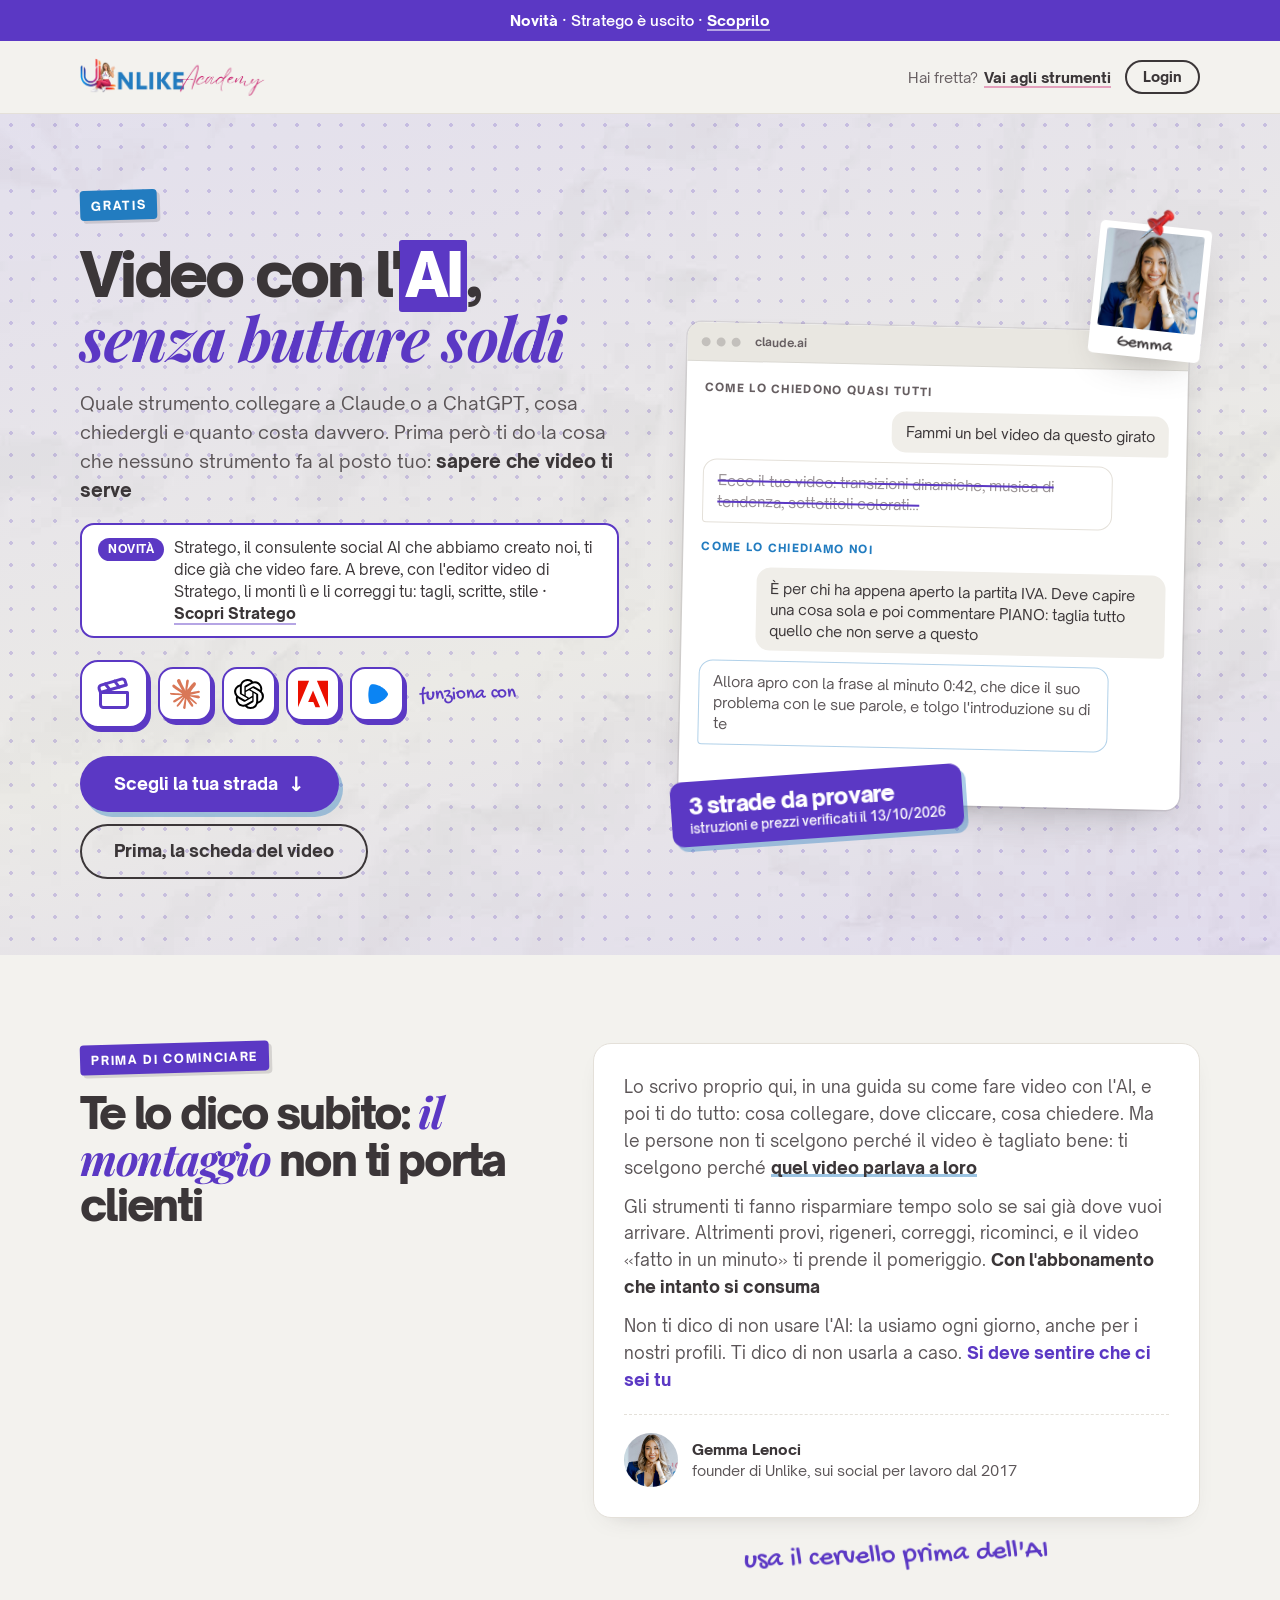
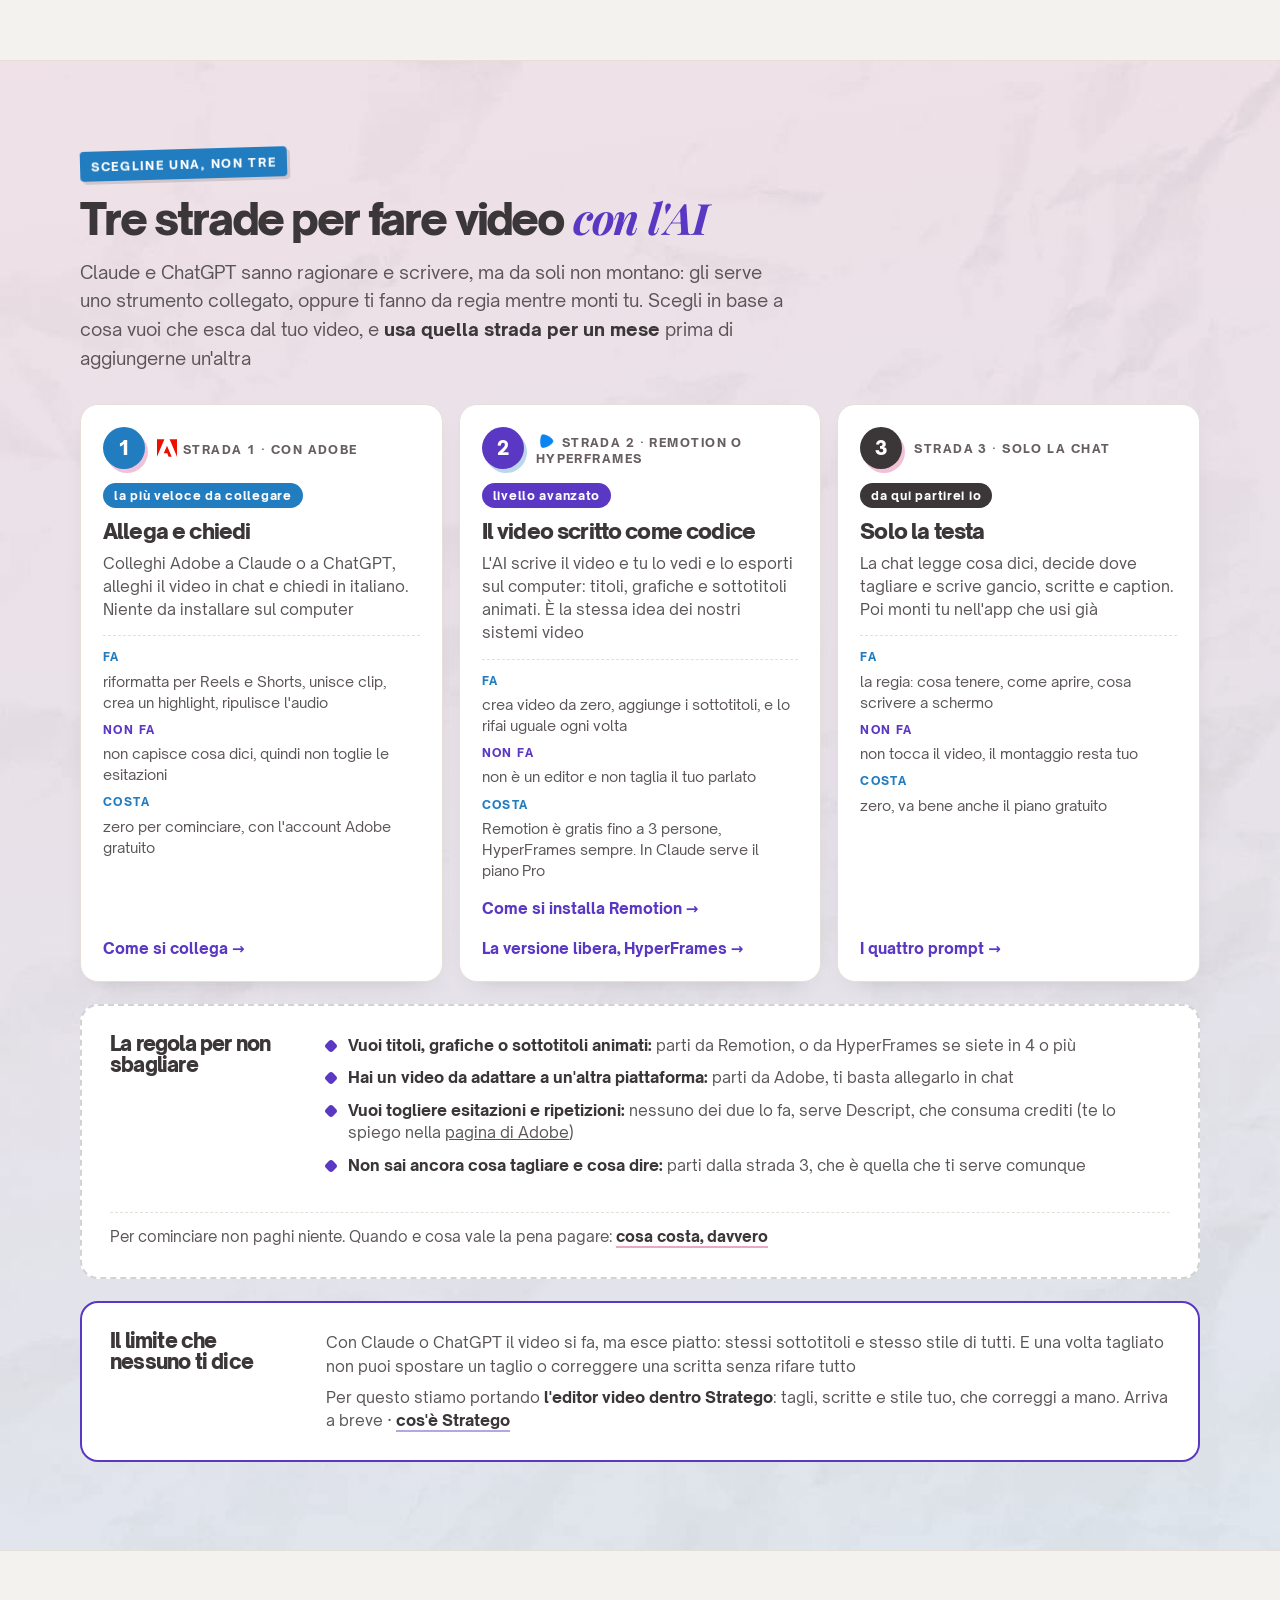
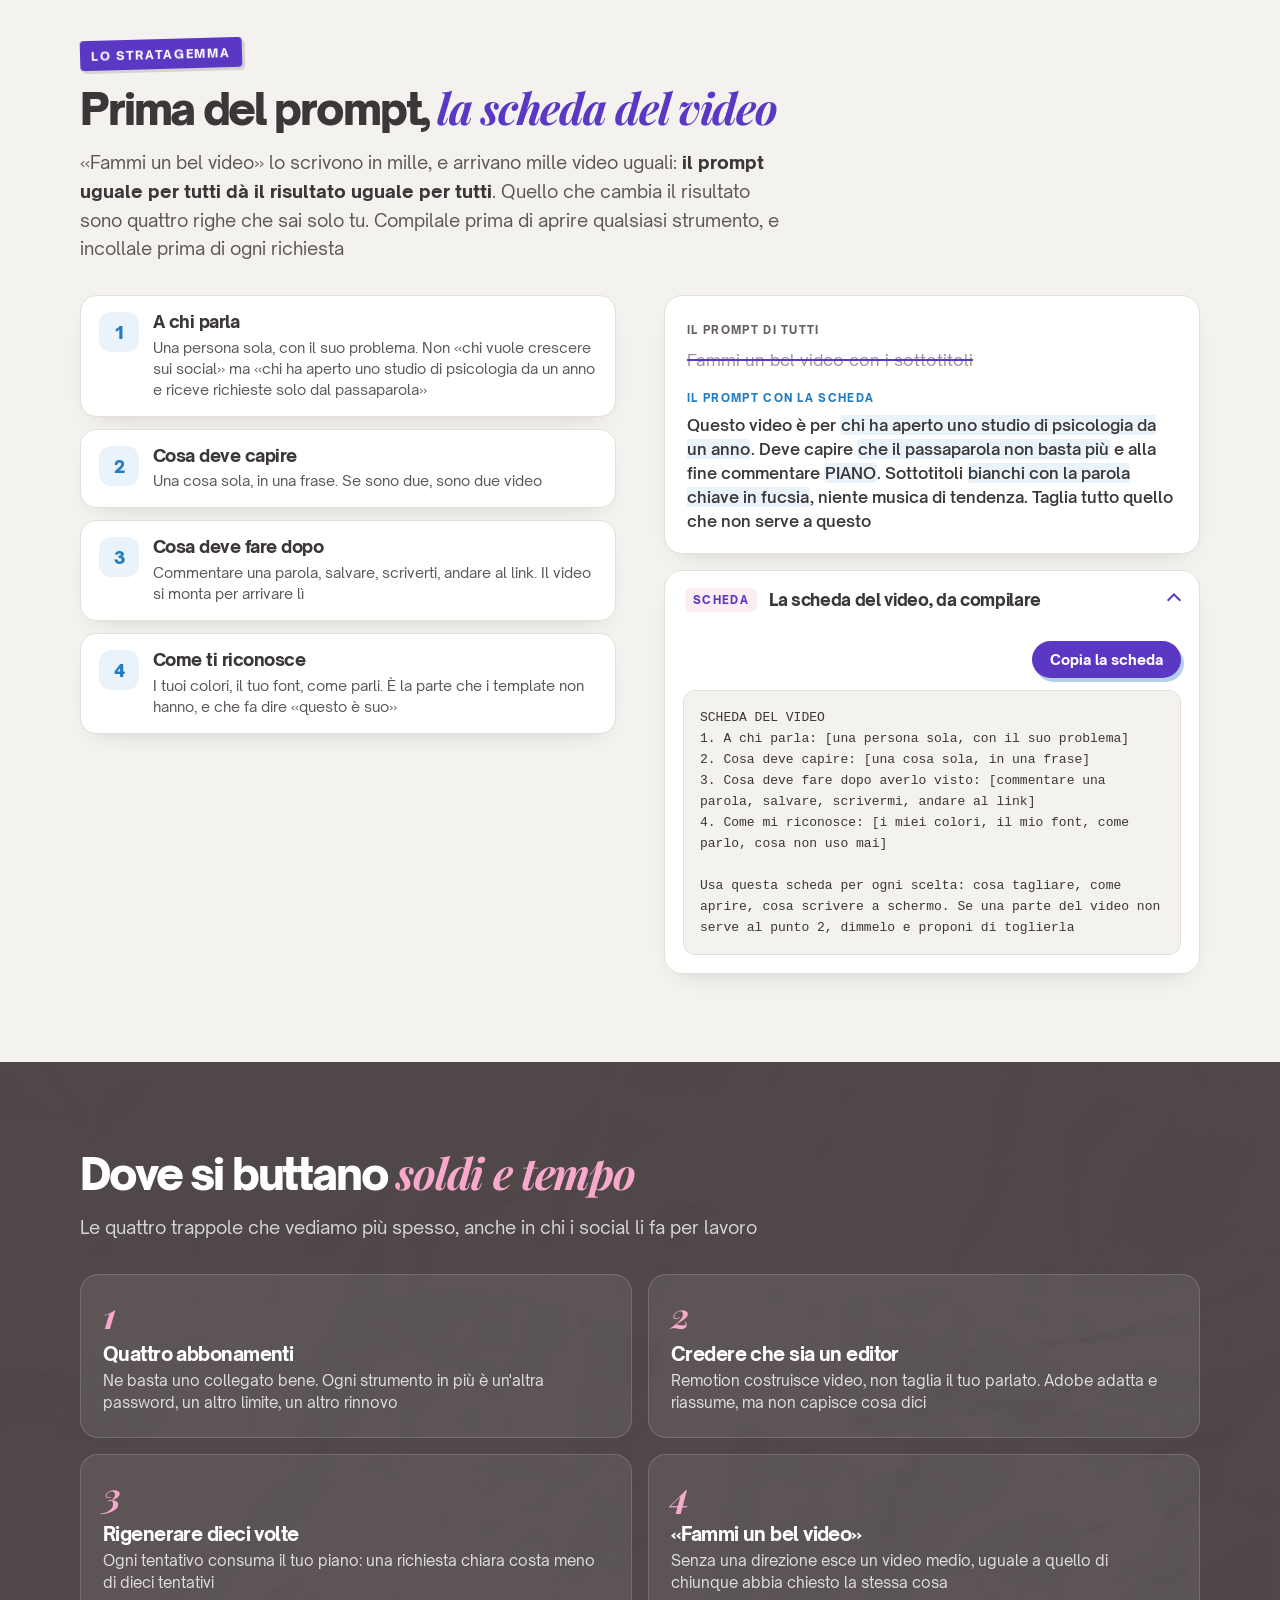
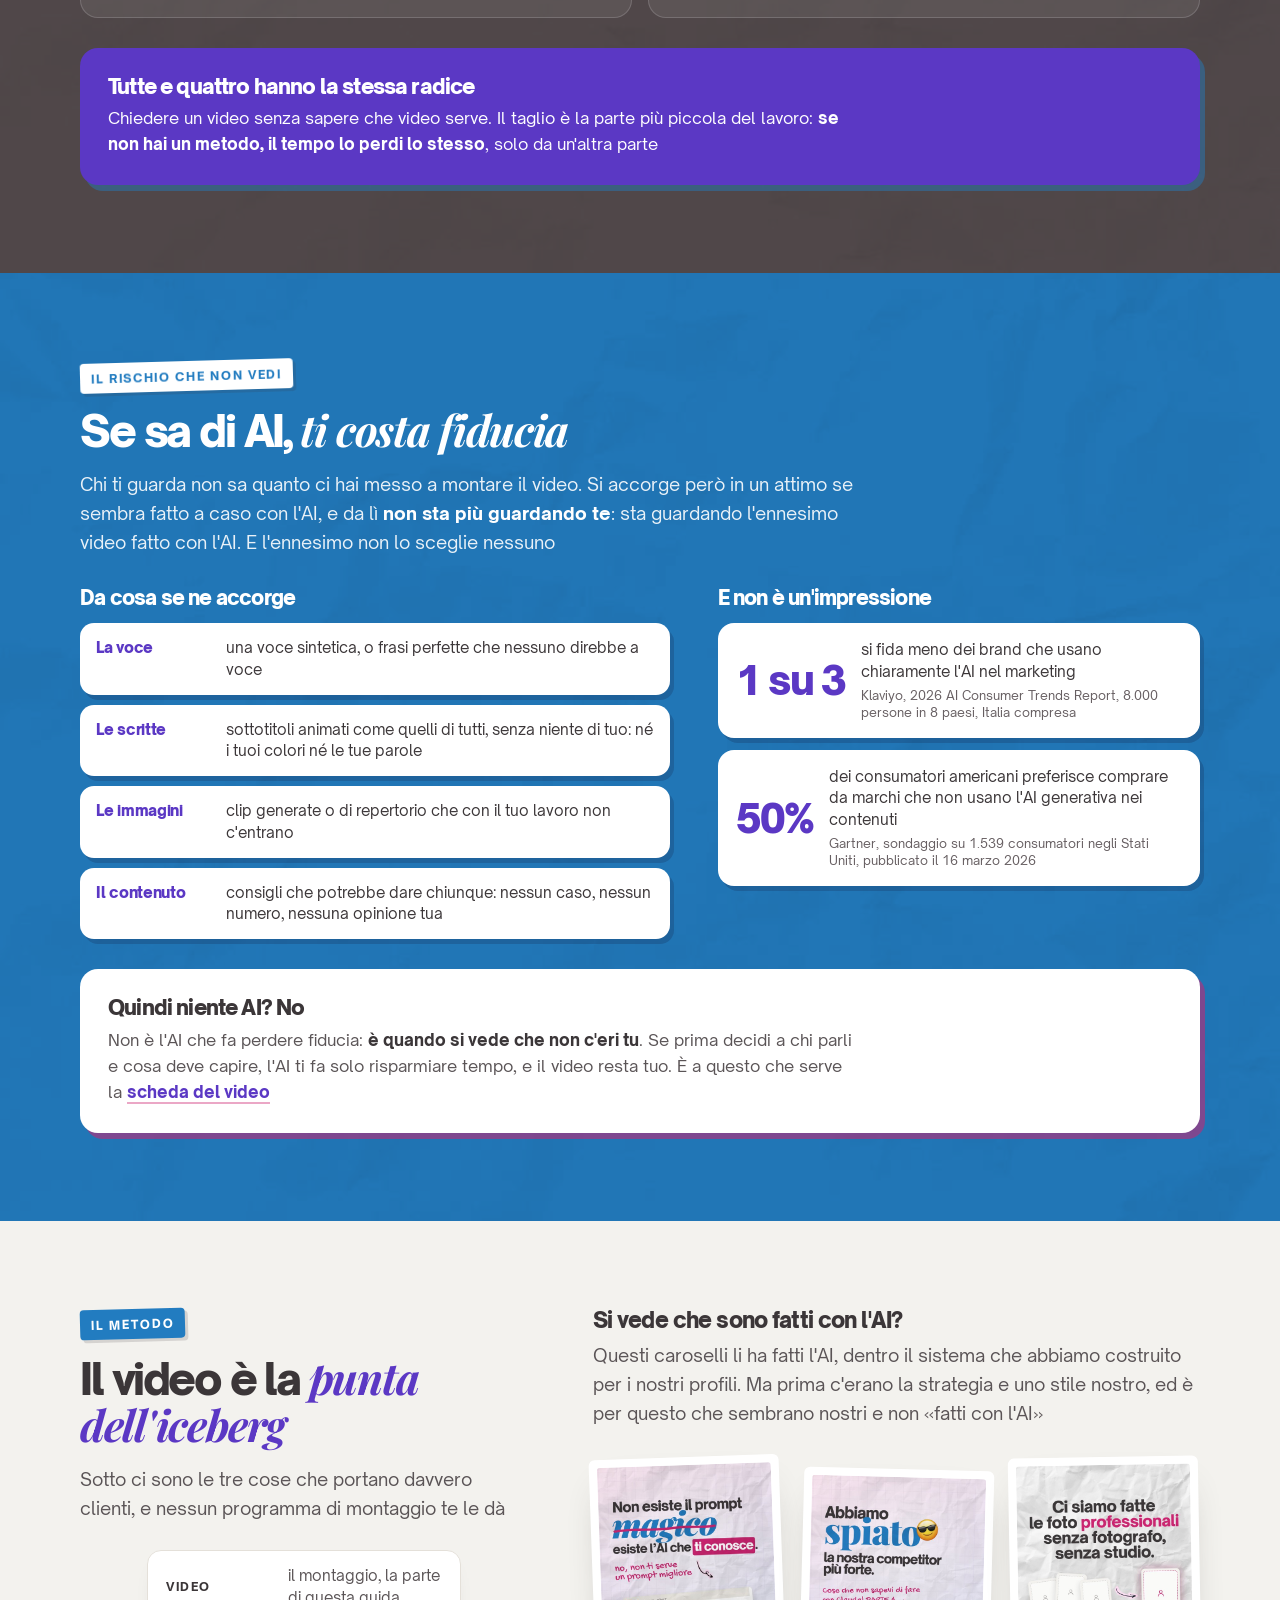
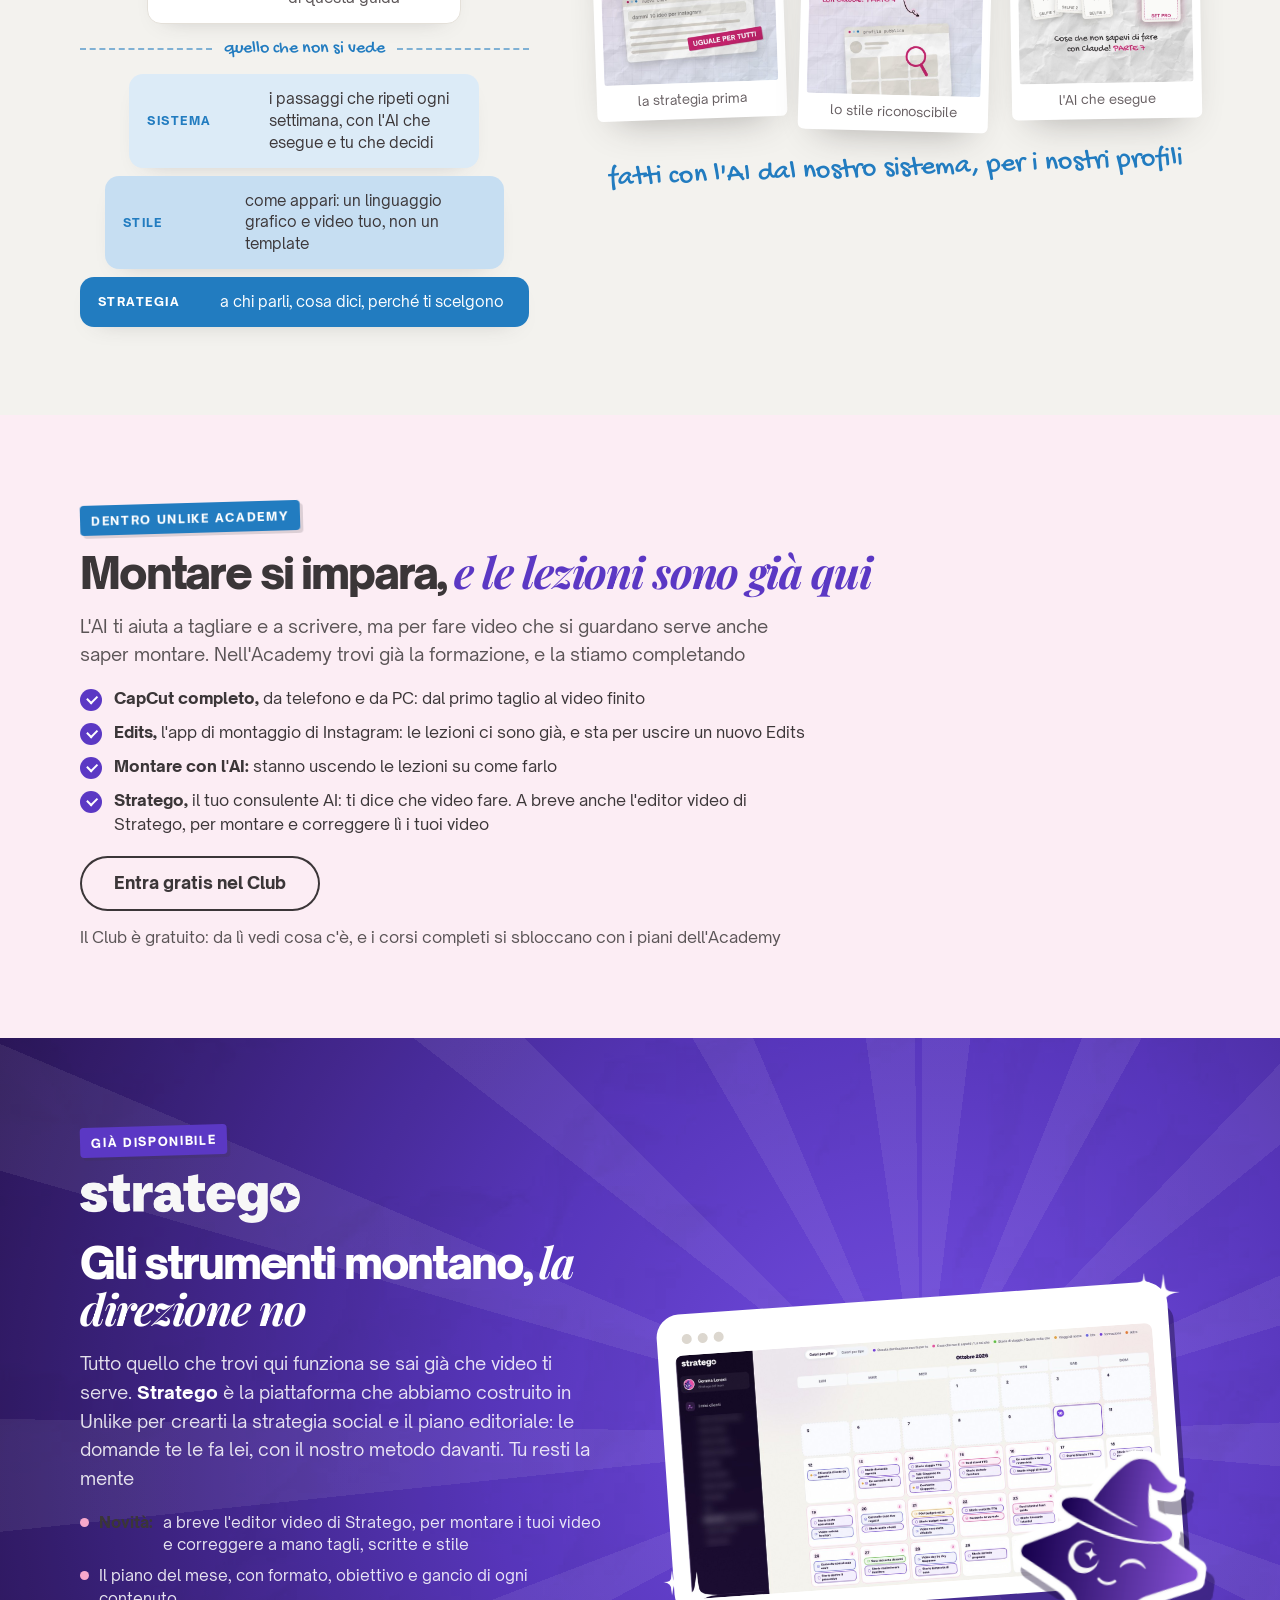
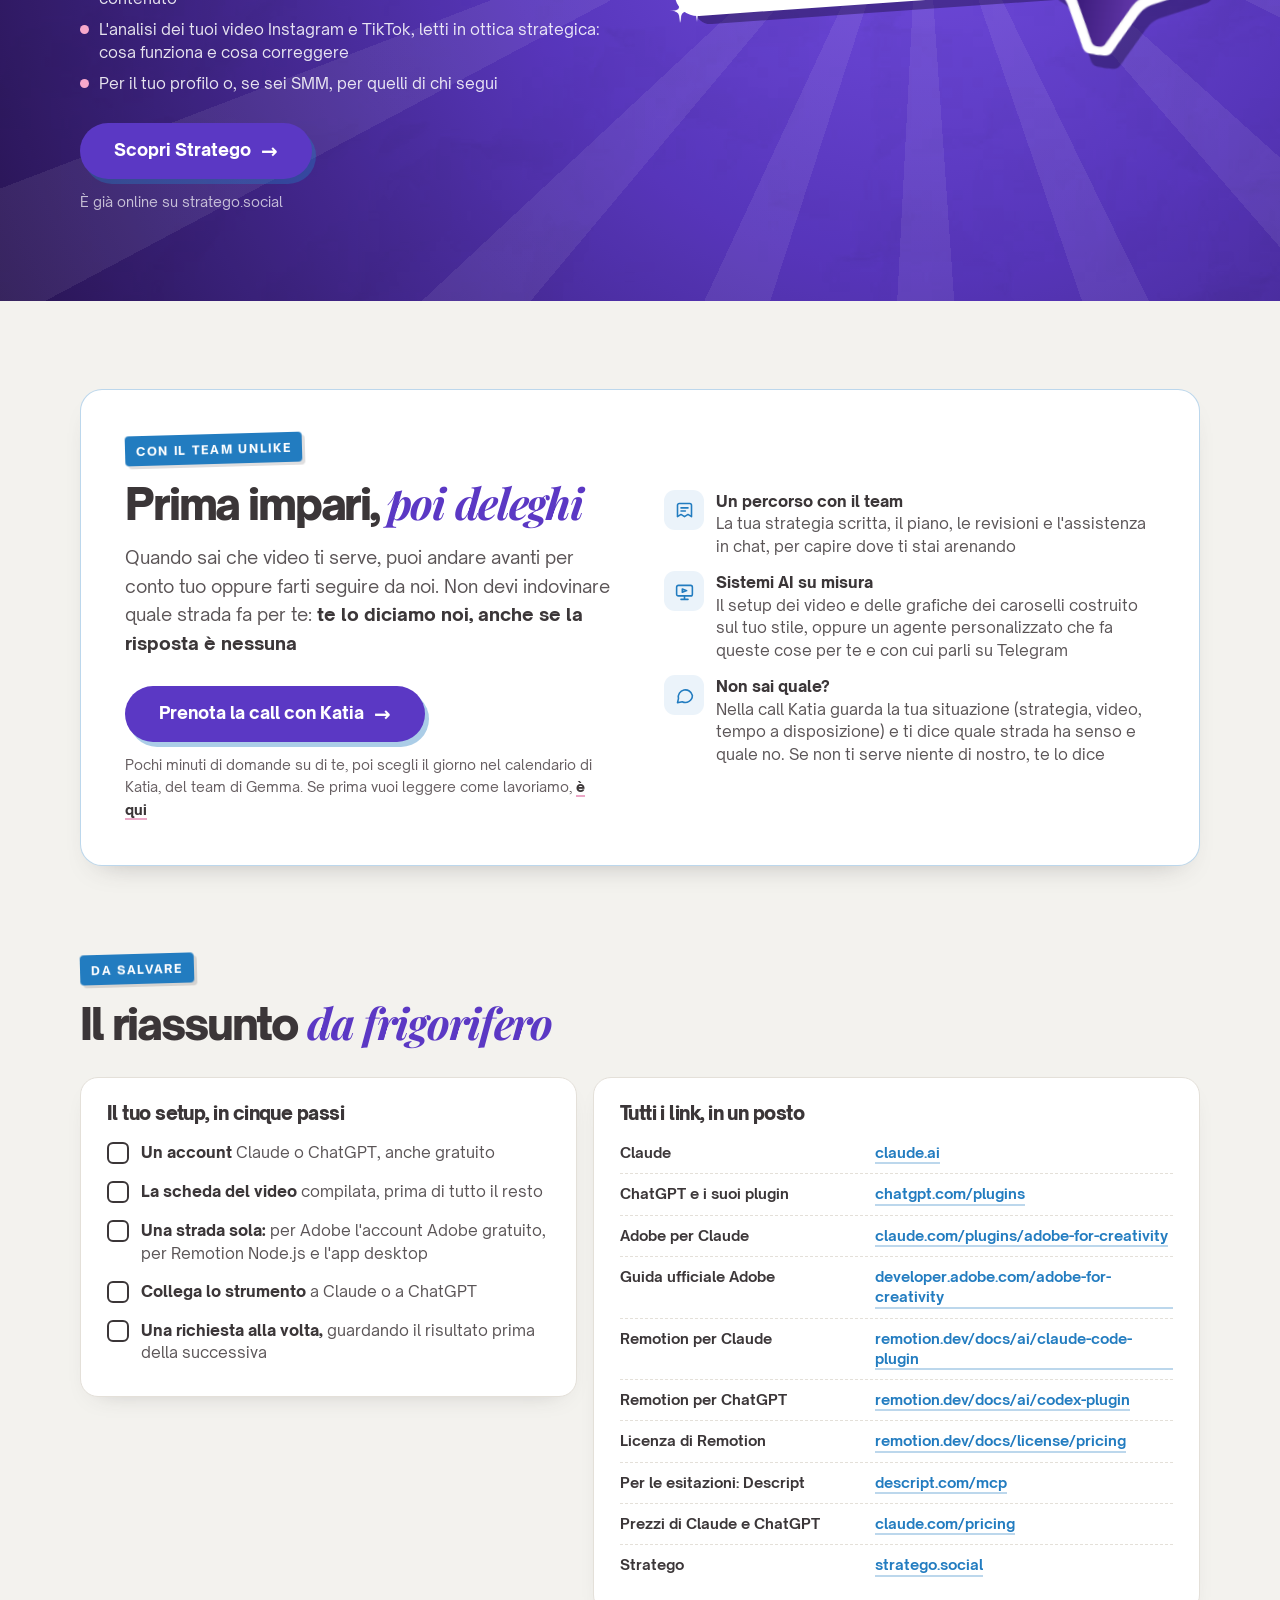
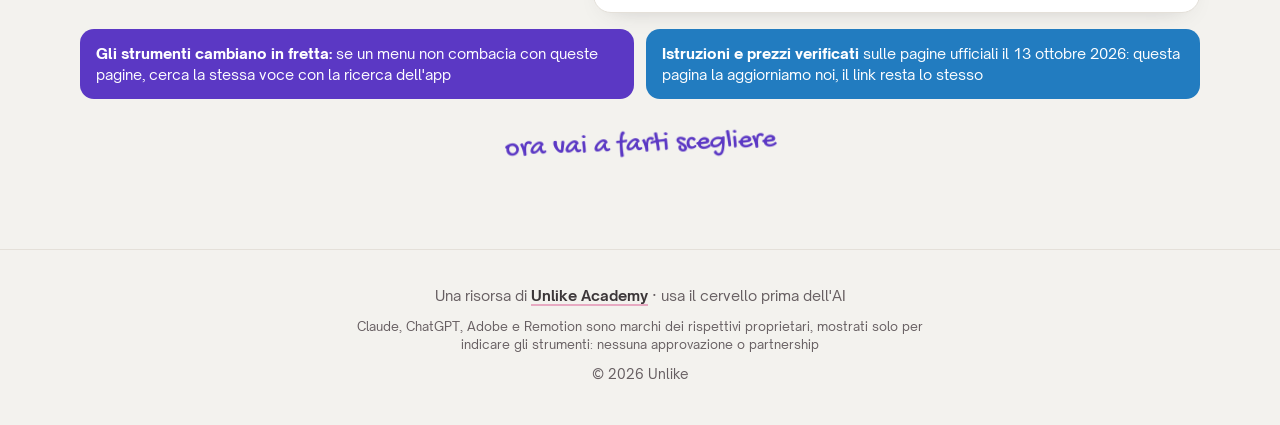
==== commit 3724bfed: "Spinta alla live del 26/11: riquadro in apertura, sezione sulle lezioni dell'Academy, striscia aggio" ====
--- a/index.html
+++ b/index.html
@@ -28,10 +28,25 @@
 .limite a{color:#3B3638;font-weight:800;text-decoration:none;border-bottom:2px solid rgba(91,56,196,.45)}
 .stbanner p.nv{font-size:.97rem}
 </style>
+<style data-live-blocco-css>
+.liveblk{margin:18px 0 0;background:var(--fucsia,#CD2471);border-radius:16px;padding:16px 18px 18px;max-width:40em;text-align:left;box-shadow:4px 4px 0 rgba(59,54,56,.18)}
+.liveblk .lv-tag{display:inline-block;background:#fff;color:var(--fucsia,#CD2471)!important;font-weight:800;font-size:11.5px;letter-spacing:.06em;text-transform:uppercase;border-radius:999px;padding:3px 11px}
+.liveblk .lv-t{margin:9px 0 0;font-weight:900;font-size:1.4rem;line-height:1.15;color:#fff!important}
+.liveblk .lv-s{margin:7px 0 0;font-size:15.5px;line-height:1.45;color:#fff!important}
+.liveblk .lv-b{display:inline-block;margin-top:13px;background:#fff;color:var(--fucsia,#CD2471)!important;font-weight:900;font-size:16px;border-radius:999px;padding:11px 20px;text-decoration:none;border:0}
+.liveblk .lv-b:hover{background:#FCEDF4}
+.sec.impara{background:var(--rosa-bg,#FCEDF4)}
+.cm-lista{list-style:none;padding:0;margin:18px 0 0;display:grid;gap:11px;max-width:46em}
+.cm-lista li{position:relative;padding-left:34px;font-size:16px;line-height:1.45;color:var(--ink,#3B3638)}
+.cm-lista li::before{content:"";position:absolute;left:0;top:2px;width:22px;height:22px;border-radius:50%;background:var(--fucsia,#CD2471)}
+.cm-lista li::after{content:"";position:absolute;left:7px;top:8px;width:8px;height:4.5px;border-left:2.5px solid #fff;border-bottom:2.5px solid #fff;transform:rotate(-45deg)}
+.sec.impara .btns{margin-top:20px;display:flex;flex-wrap:wrap;gap:10px}
+.sec.impara .micro{margin-top:14px}
+</style>
 </head>
 <body>
 
-<a class="strip" data-live href="https://black.unlikeacademy.it/?utm_source=montaggio&amp;utm_medium=striscia&amp;utm_campaign=bf26" target="_blank" rel="noopener"><b>Live gratuita</b> giovedì 26/11 alle 19:30 · ti mostriamo Stratego dal vivo · <u>Iscriviti</u></a><script data-striscia>(function(){if(Date.now()<Date.UTC(2026,10,26,18,30))return;var s=document.querySelector('a[data-live]');if(!s)return;s.href='#stratego';s.removeAttribute('target');s.innerHTML='<b>Novità</b> · Stratego è uscito · <u>Scoprilo</u>';})()</script>
+<a class="strip" data-live href="https://black.unlikeacademy.it/?utm_source=montaggio&amp;utm_medium=striscia&amp;utm_campaign=bf26" target="_blank" rel="noopener"><b>Live gratuita</b> giovedì 26/11 alle 19:30 · Stratego e il montaggio facilitato · <u>Iscriviti</u></a><script data-striscia>(function(){if(Date.now()<Date.UTC(2026,10,26,18,30))return;var s=document.querySelector('a[data-live]');if(!s)return;s.href='#stratego';s.removeAttribute('target');s.innerHTML='<b>Novità</b> · Stratego è uscito · <u>Scoprilo</u>';})()</script>
 
 <header class="wrap hd">
   <img src="assets/logo/logo.webp" alt="Unlike Academy" width="768" height="158">
@@ -45,7 +60,8 @@
       <span class="eyebrow">Gratis</span>
       <h1>Video con l'<mark>AI</mark>, <em>senza buttare soldi</em></h1>
       <p class="sub">Quale strumento collegare a Claude o a ChatGPT, cosa chiedergli e quanto costa davvero. Prima però ti do la cosa che nessuno strumento fa al posto tuo: <b>sapere che video ti serve</b></p>
-      <p class="novita"><span class="tag">Novità</span><span>Stratego, il consulente social AI che abbiamo creato noi, ti dice già che video fare. A breve, con l'editor video di Stratego, li monti lì e li correggi tu: tagli, scritte, stile · <a href="#stratego">Scopri Stratego</a></span></p>
+      <div class="liveblk" data-live-blocco><span class="lv-tag">Live gratuita · giovedì 26/11 · 19:30</span><p class="lv-t">Clienti dai social nel 2027</p><p class="lv-s">Ti mostriamo Stratego dal vivo e parliamo di come stiamo facilitando anche il montaggio dei video</p><a class="lv-b" href="https://black.unlikeacademy.it/?utm_source=montaggio&amp;utm_medium=blocco-hero&amp;utm_campaign=bf26&amp;utm_content=index" target="_blank" rel="noopener">Iscriviti alla live, è gratis <span aria-hidden="true">&rarr;</span></a></div>
+<p class="novita"><span class="tag">Novità</span><span>Stratego, il consulente social AI che abbiamo creato noi, ti dice già che video fare. A breve, con l'editor video di Stratego, li monti lì e li correggi tu: tagli, scritte, stile · <a href="#stratego">Scopri Stratego</a></span></p>
       <!-- kit --><div class="kit"><span class="kt grande"><svg class="ic" viewBox="0 0 24 24" fill="none" stroke="currentColor" stroke-width="2" stroke-linecap="round" stroke-linejoin="round" aria-hidden="true">
   <path d="M20.2 6 3 11l-.9-2.4c-.3-1.1.3-2.2 1.3-2.5l13.5-4c1.1-.3 2.2.3 2.5 1.3Z" />
   <path d="m6.2 5.3 3.1 3.9" />
@@ -154,6 +170,7 @@
         <p>Per questo stiamo portando <b>l'editor video dentro Stratego</b>: tagli, scritte e stile tuo, che correggi a mano. Arriva a breve · <a href="#stratego">cos'è Stratego</a></p>
       </div>
     </div>
+    <div class="liveblk" data-live-blocco><span class="lv-tag">Live gratuita · giovedì 26/11 · 19:30</span><p class="lv-t">Vuoi vedere come lo stiamo risolvendo?</p><p class="lv-s">Nella live gratuita del 26/11 ti mostriamo Stratego dal vivo e parliamo di come stiamo portando l'editing dentro Stratego</p><a class="lv-b" href="https://black.unlikeacademy.it/?utm_source=montaggio&amp;utm_medium=blocco-limite&amp;utm_campaign=bf26&amp;utm_content=index" target="_blank" rel="noopener">Iscriviti alla live, è gratis <span aria-hidden="true">&rarr;</span></a></div>
   </div>
 </section>
 
@@ -266,6 +283,25 @@
   </div>
 </section>
 
+<section class="sec impara" id="impara">
+  <div class="wrap">
+    <span class="eyebrow">Dentro Unlike Academy</span>
+    <h2 class="sh">Montare si impara, <em>e le lezioni sono già qui</em></h2>
+    <p class="lead">L'AI ti aiuta a tagliare e a scrivere, ma per fare video che si guardano serve anche saper montare. Nell'Academy trovi già la formazione, e la stiamo completando</p>
+    <ul class="cm-lista">
+      <li><b>CapCut completo,</b> da telefono e da PC: dal primo taglio al video finito</li>
+      <li><b>Edits,</b> l'app di montaggio di Instagram: le lezioni ci sono già, e sta per uscire un nuovo Edits</li>
+      <li><b>Montare con l'AI:</b> stanno uscendo le lezioni su come farlo</li>
+      <li><b>Stratego,</b> il tuo consulente AI: ti dice che video fare. A breve anche l'editor video di Stratego, per montare e correggere lì i tuoi video</li>
+    </ul>
+    <div class="btns">
+      <a class="btn" data-live-blocco href="https://black.unlikeacademy.it/?utm_source=montaggio&amp;utm_medium=sezione-live&amp;utm_campaign=bf26&amp;utm_content=index" target="_blank" rel="noopener">Iscriviti alla live gratuita · 26/11 <span class="ar">&rarr;</span></a>
+      <a class="btn btn-linea" href="https://entra.unlikeacademy.it/?utm_source=montaggio&amp;utm_medium=sezione-club&amp;utm_campaign=montaggio&amp;utm_content=index" target="_blank" rel="noopener">Entra gratis nel Club</a>
+    </div>
+    <p class="micro"><span data-live-blocco>Nella live ne parliamo e ti mostriamo Stratego dal vivo. </span>Il Club è gratuito: da lì vedi cosa c'è, e i corsi completi si sbloccano con i piani dell'Academy</p>
+  </div>
+</section>
+
 <section class="sec stratego" id="stratego">
   <div class="wrap">
     <div>
@@ -358,5 +394,6 @@
 </footer>
 
 <script src="assets/pagina.js?v=1"></script>
+<script data-live-blocco-fine>(function(){if(Date.now()<Date.UTC(2026,10,26,18,30))return;document.querySelectorAll('[data-live-blocco]').forEach(function(e){e.remove()})})()</script>
 </body>
 </html>
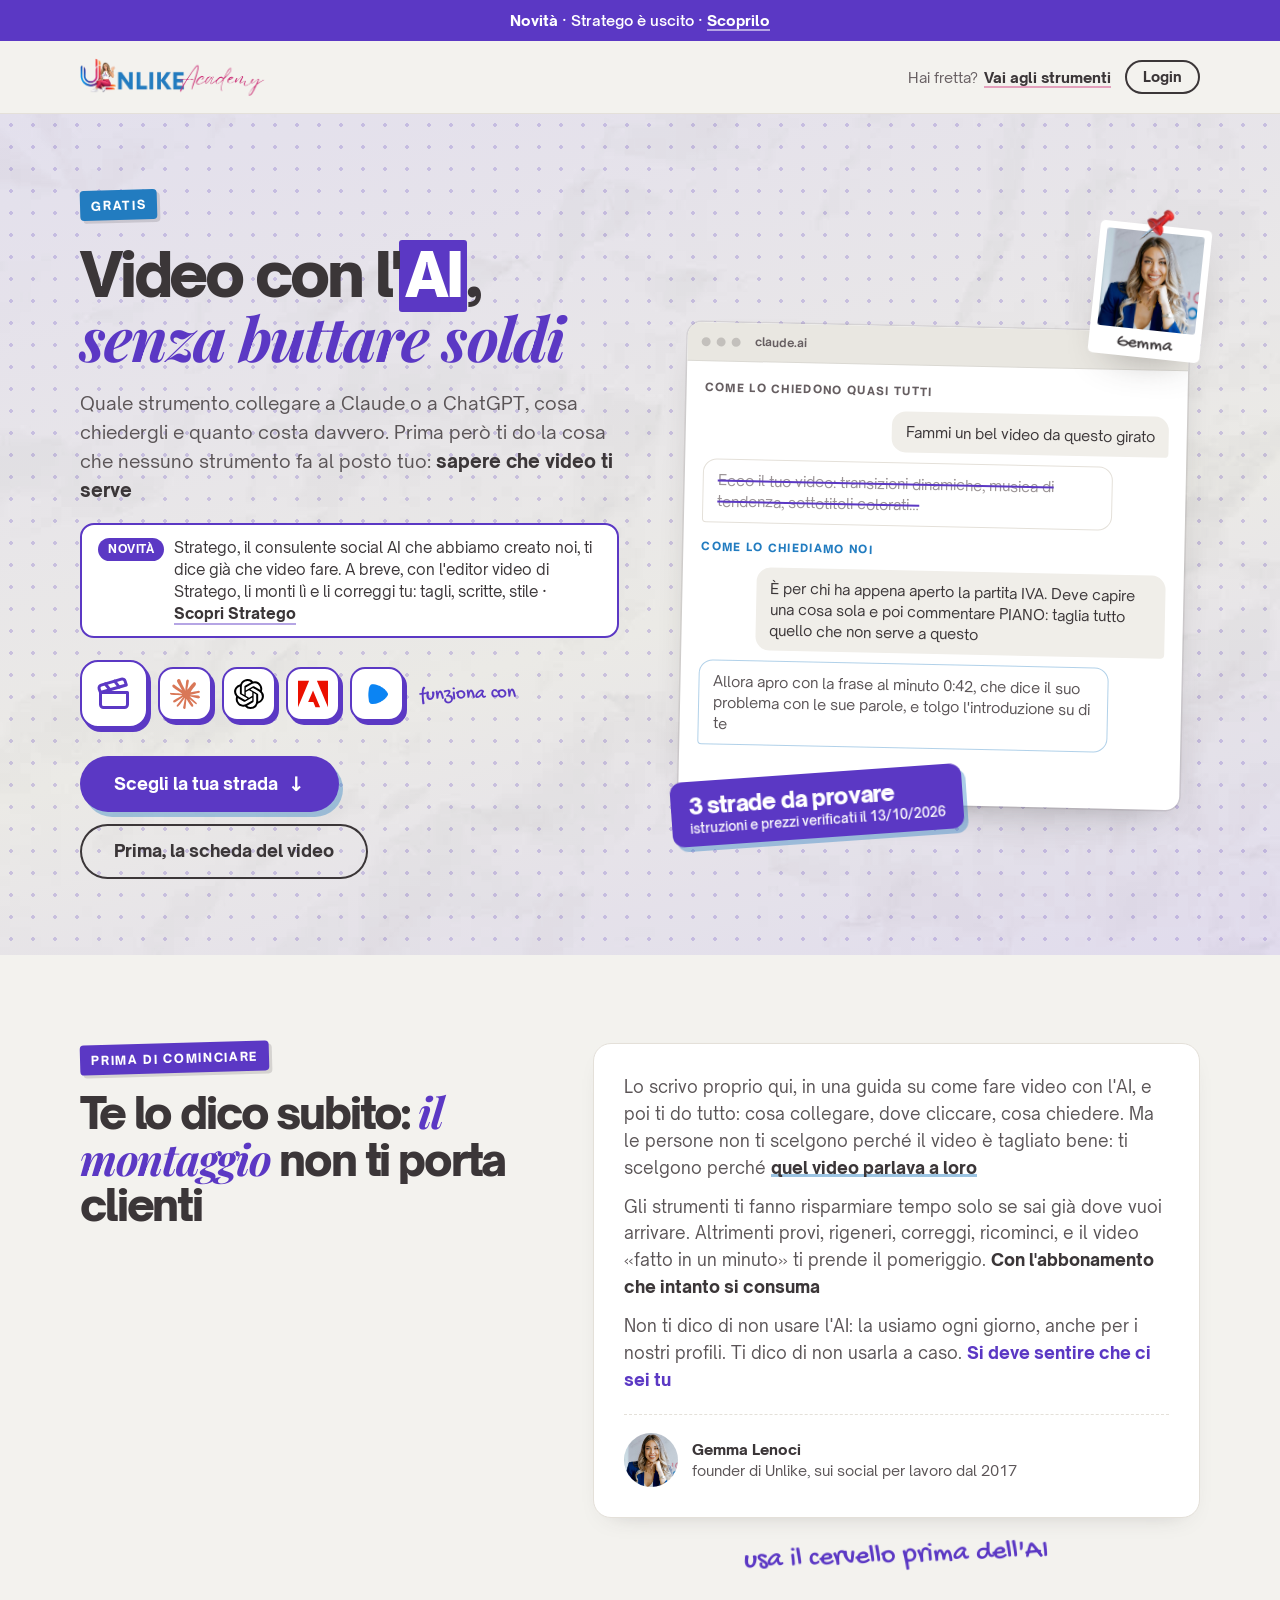
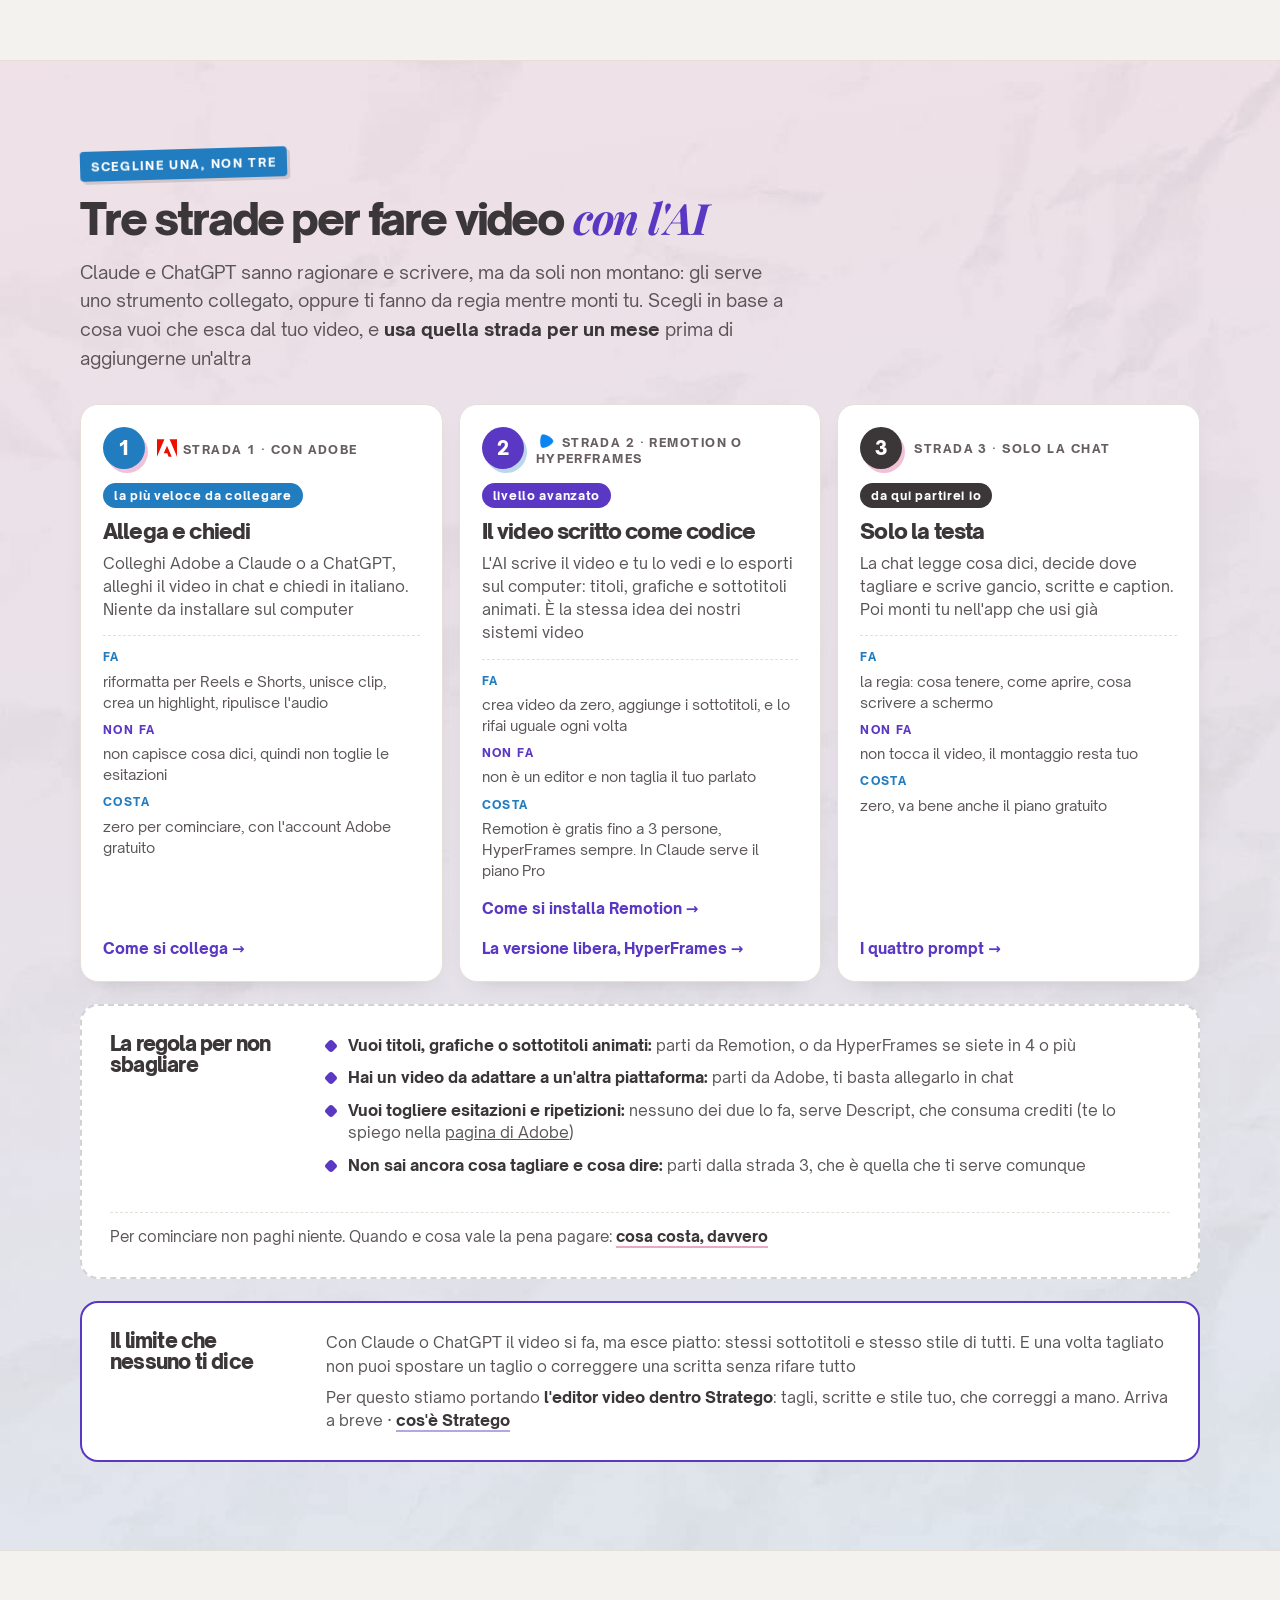
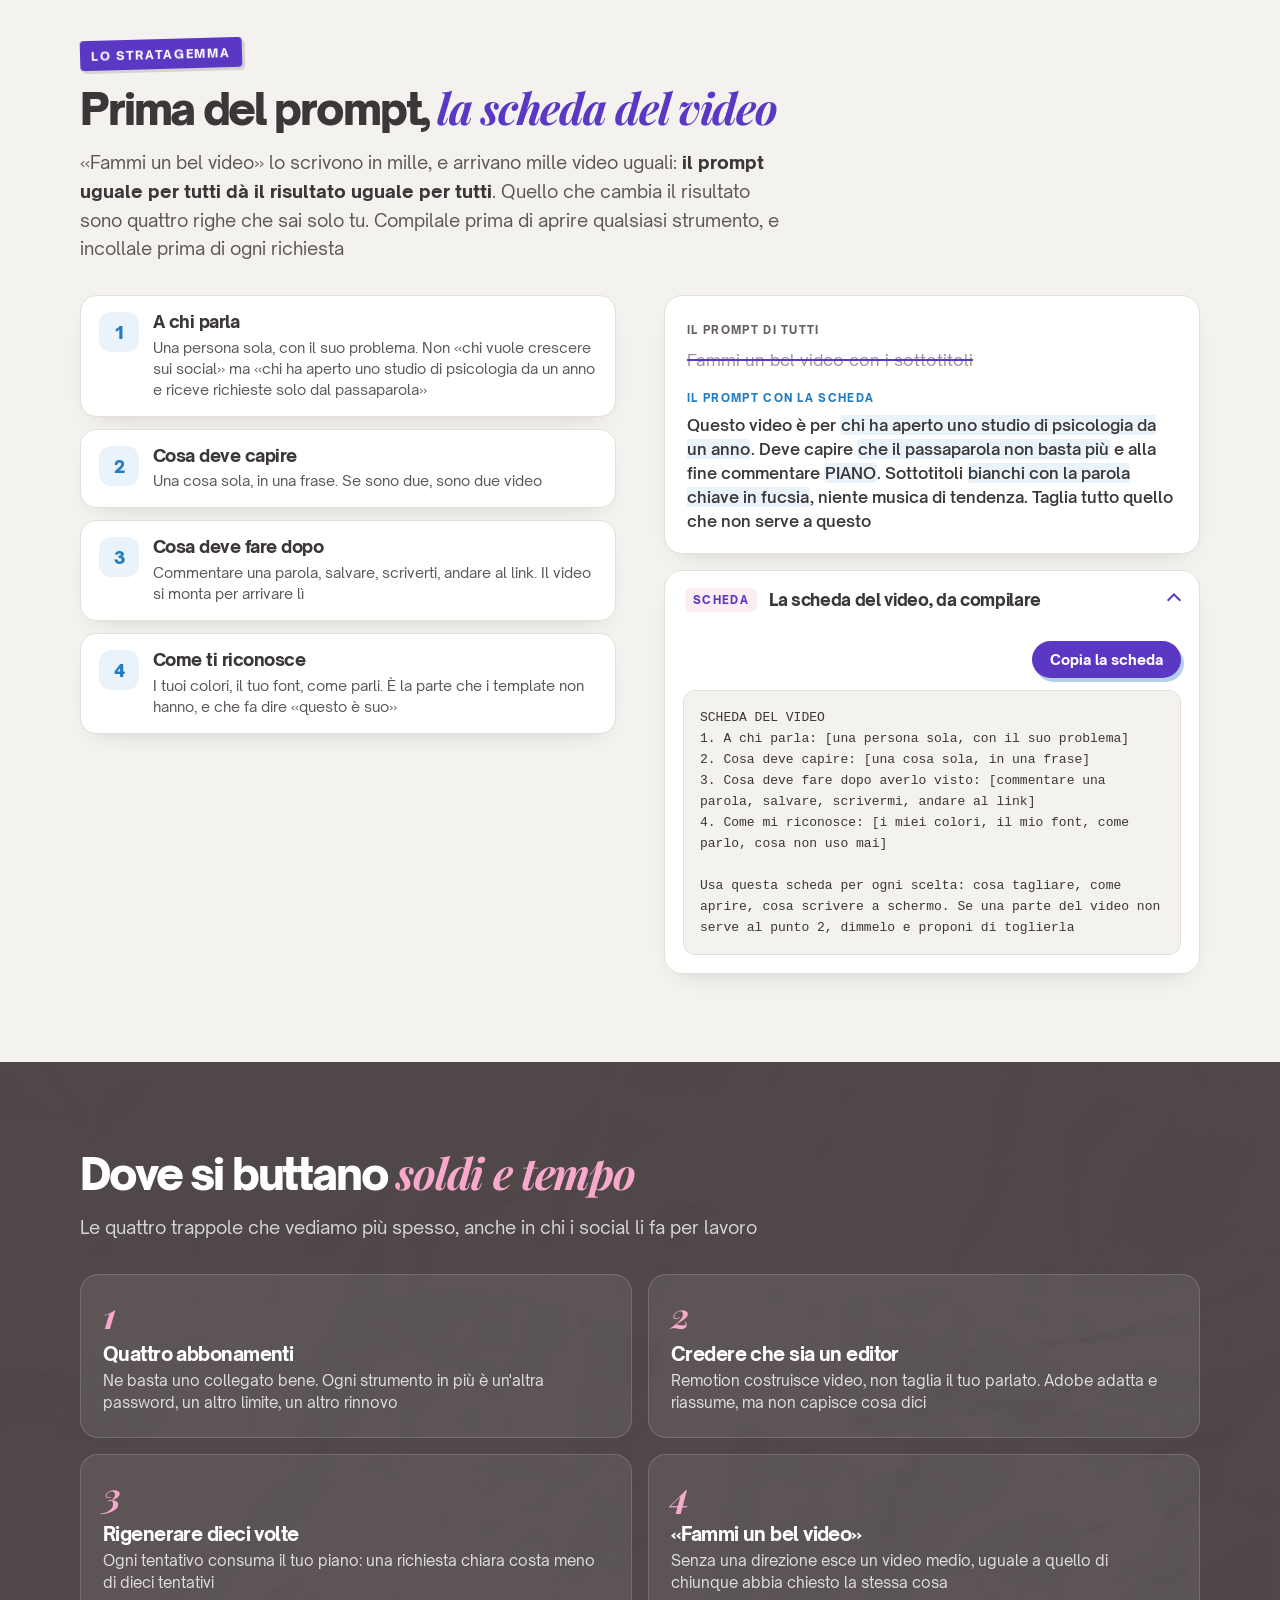
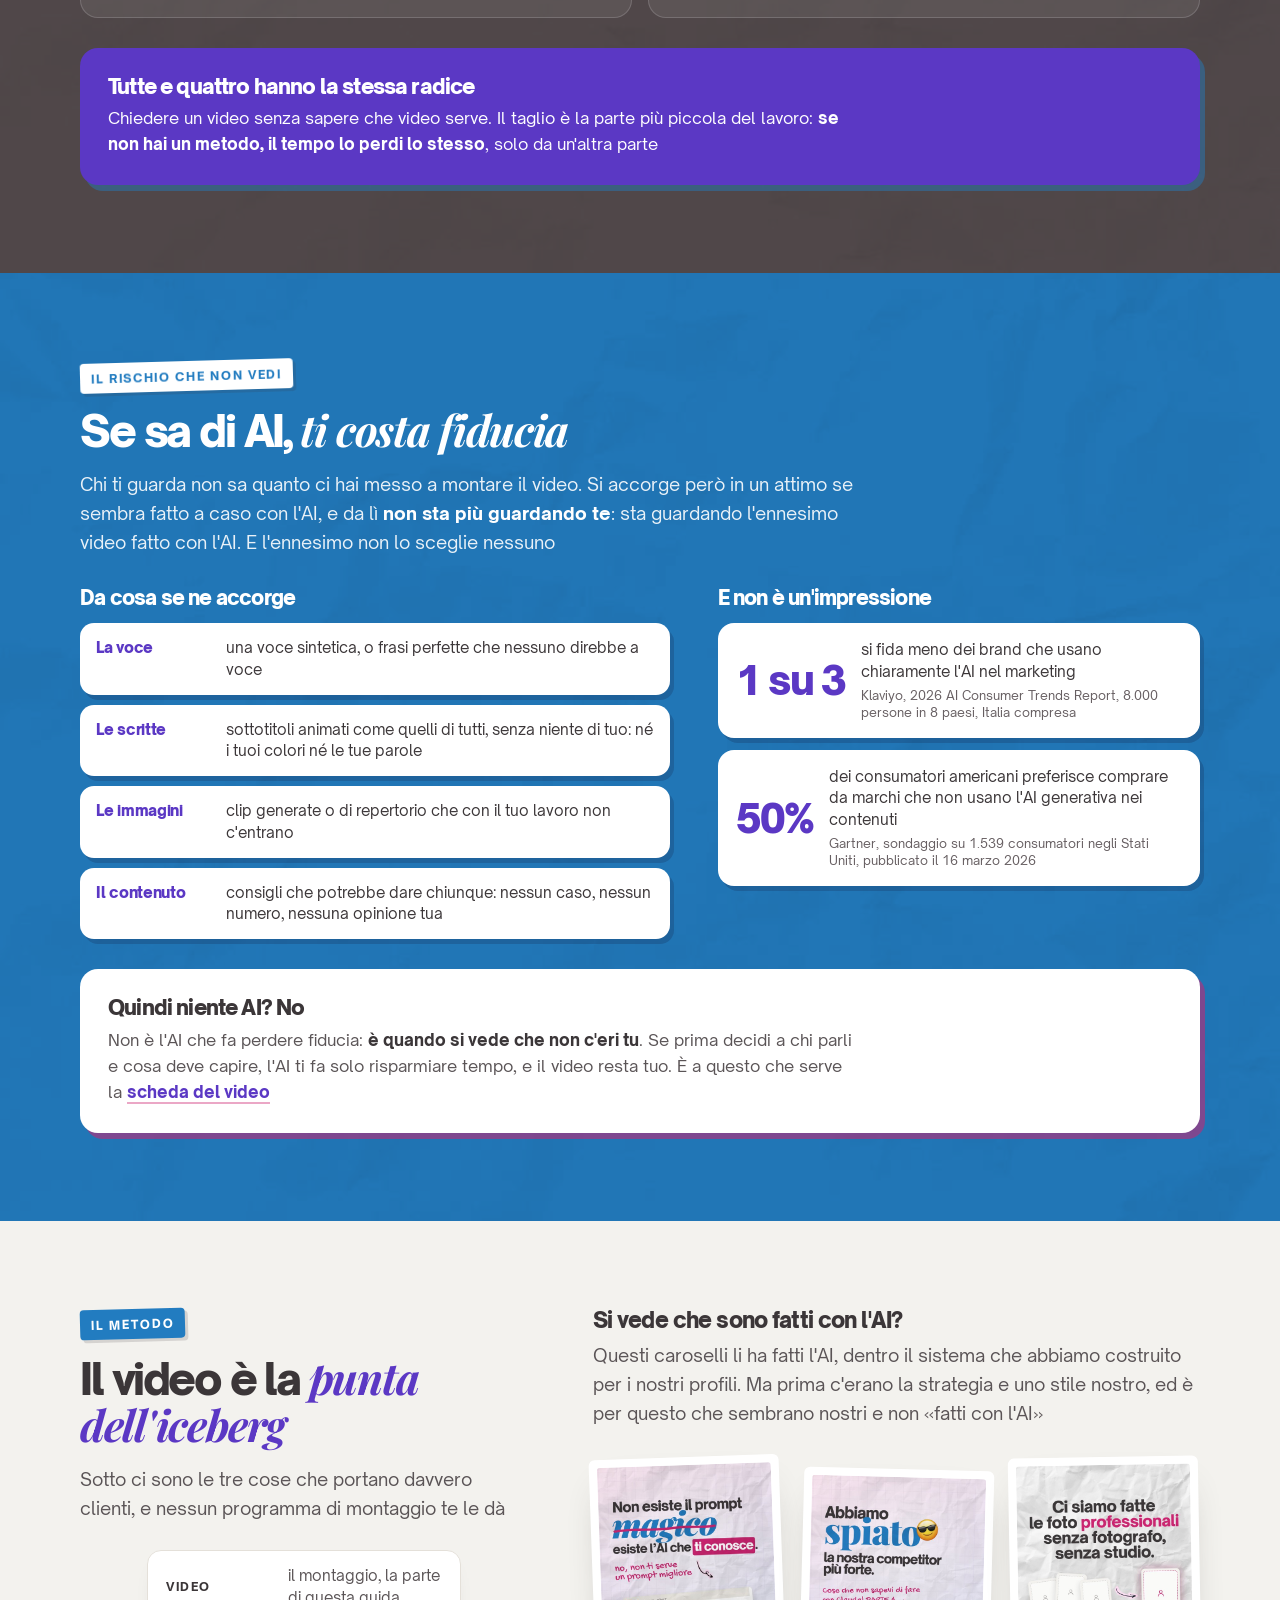
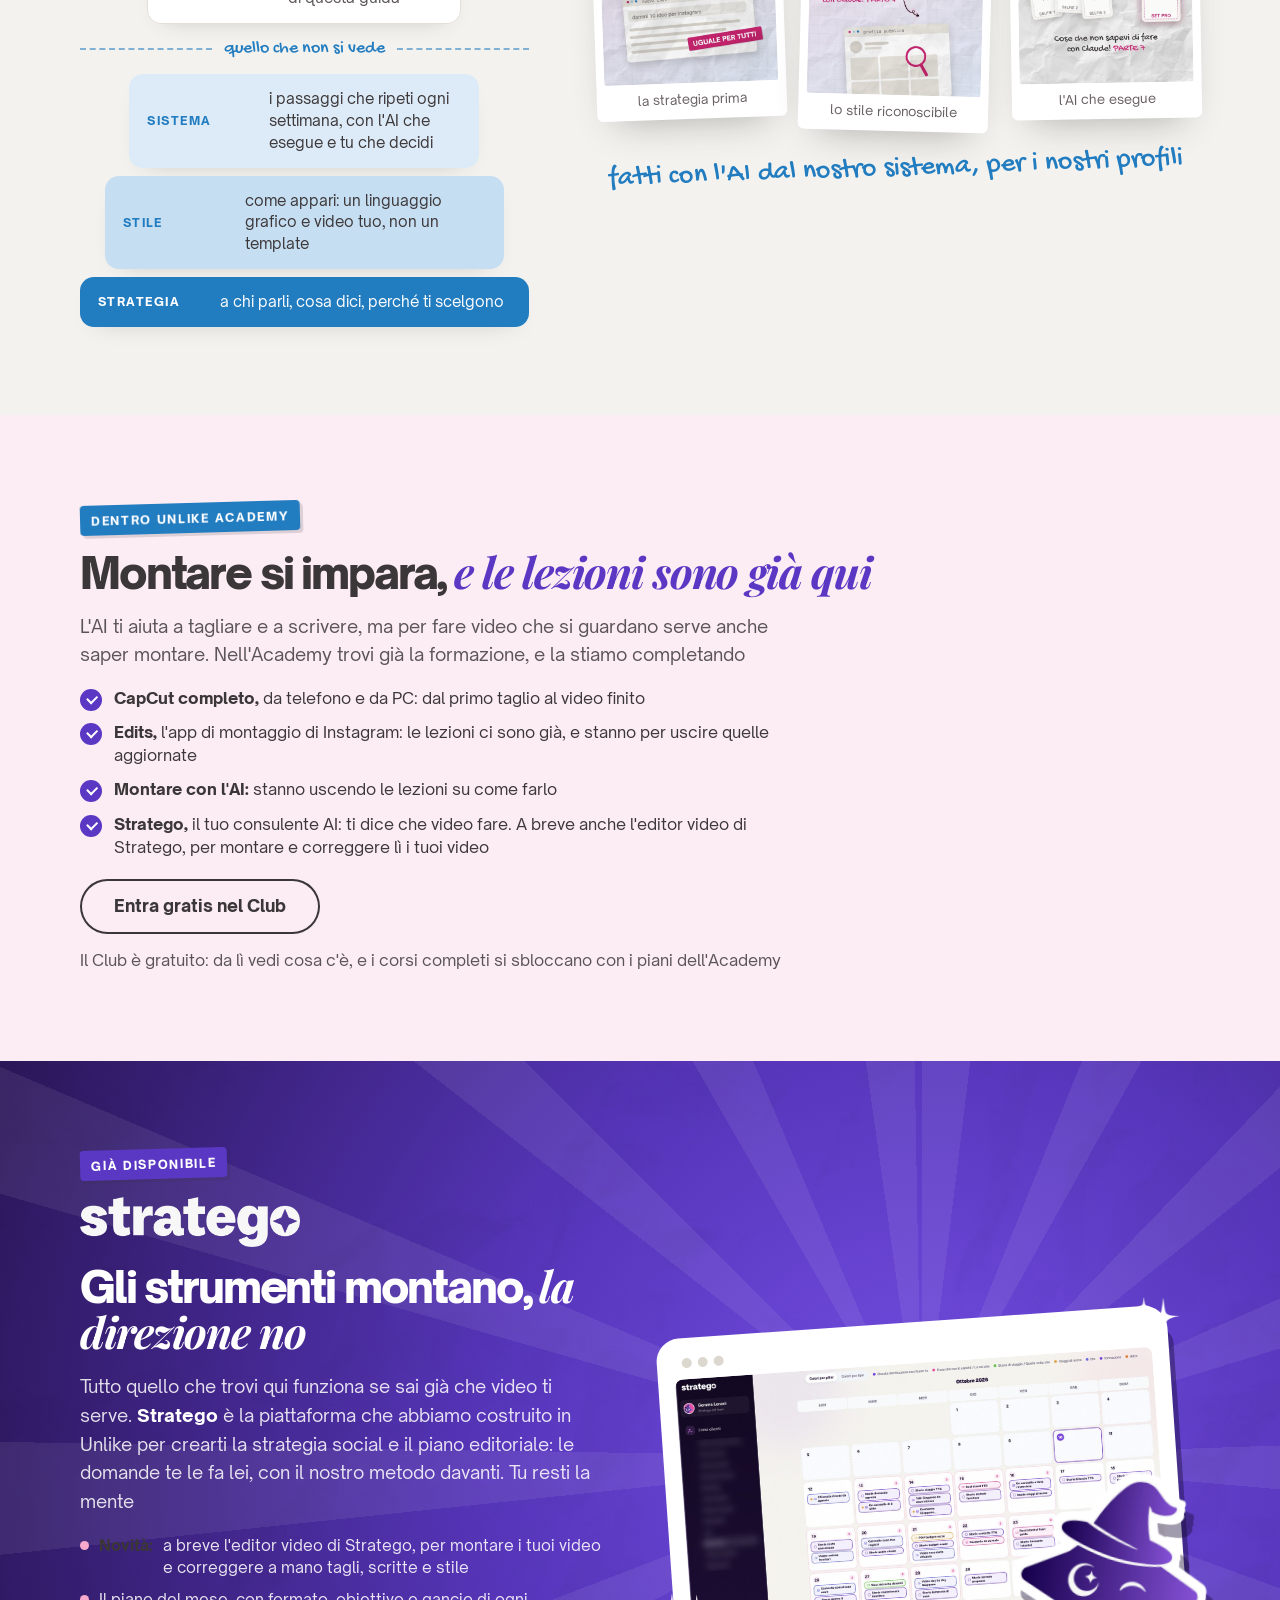
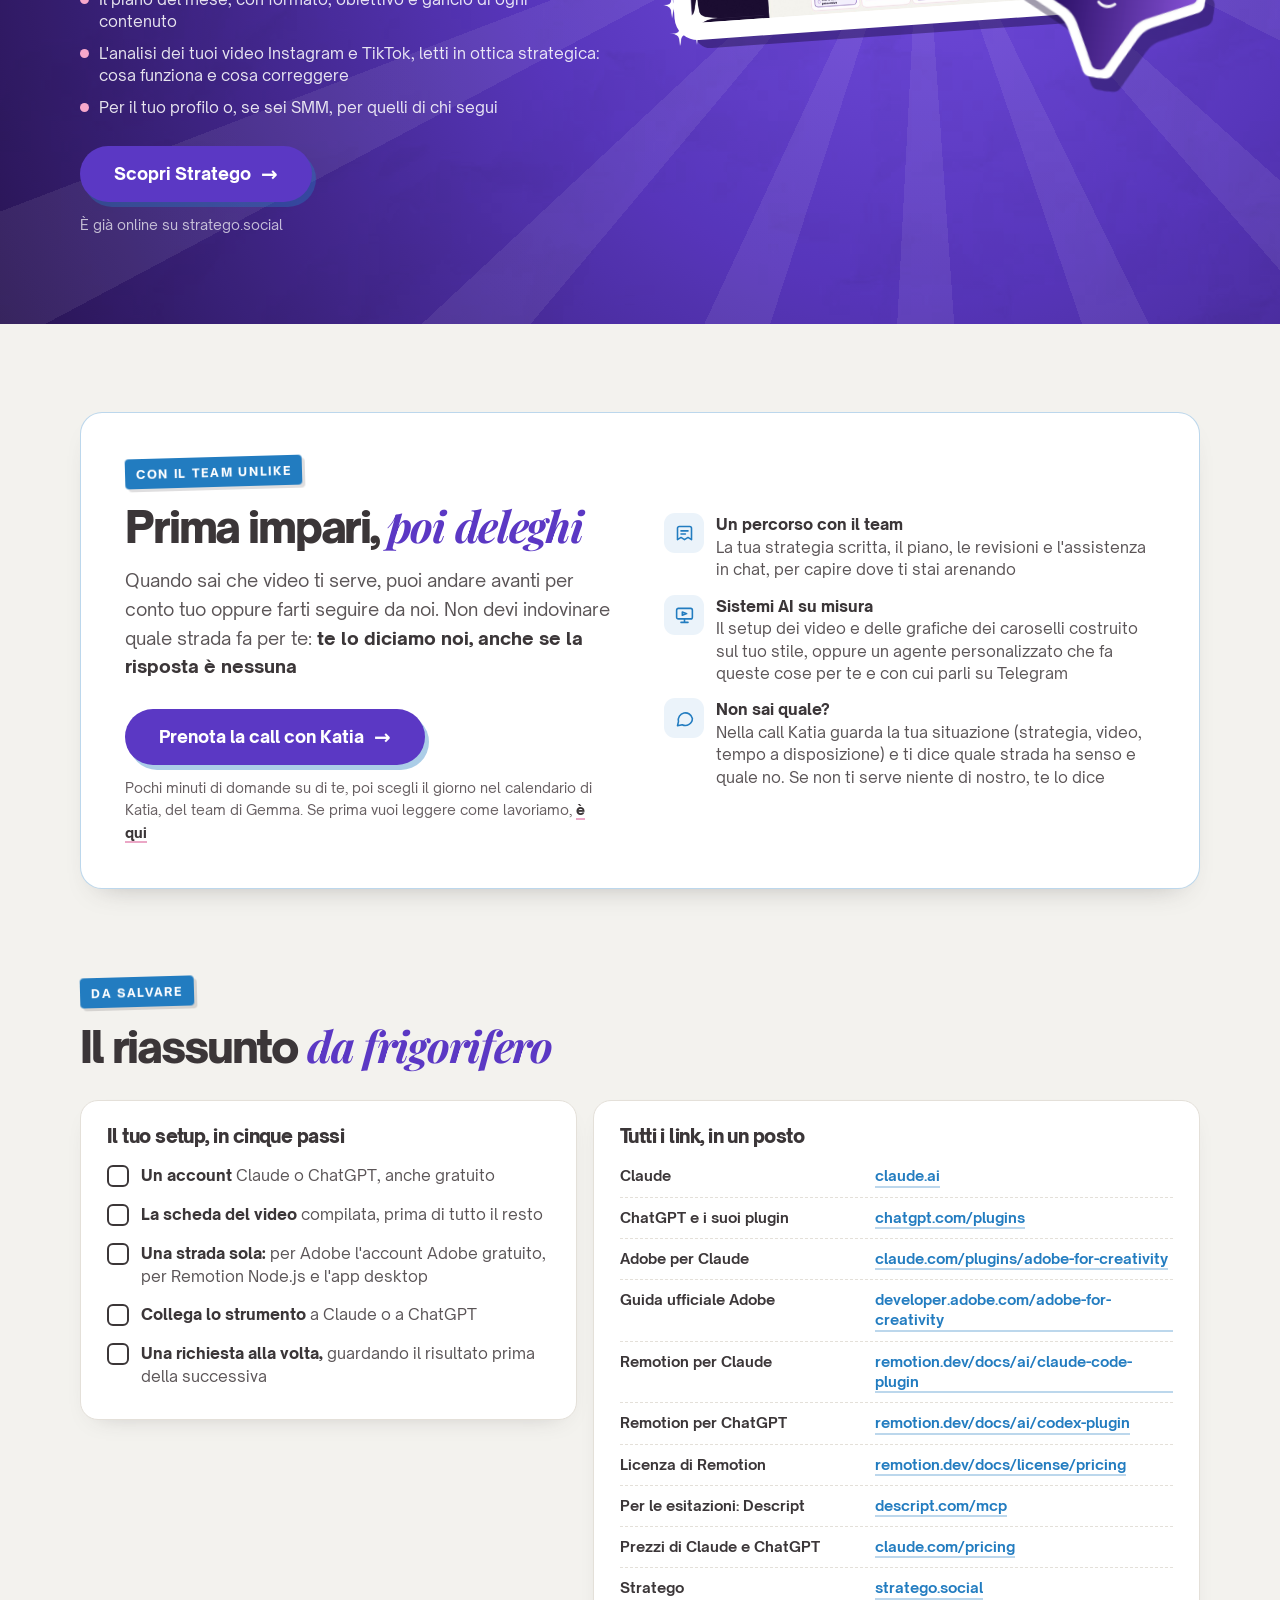
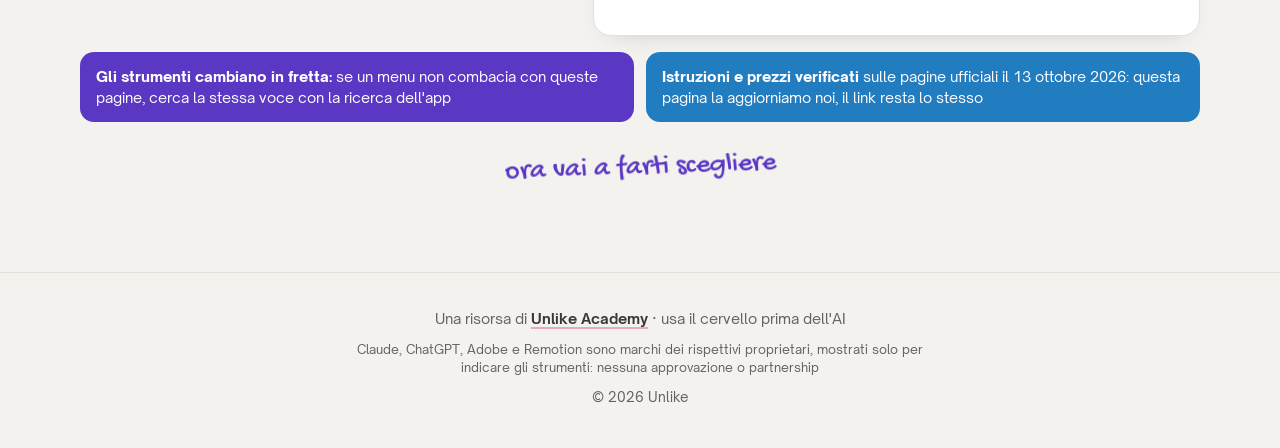
==== commit 2ea3d511: "Edits: stanno per uscire le lezioni aggiornate, non un nuovo Edits Co-Authored-By: Claude Sonnet 5.5" ====
--- a/index.html
+++ b/index.html
@@ -290,7 +290,7 @@
     <p class="lead">L'AI ti aiuta a tagliare e a scrivere, ma per fare video che si guardano serve anche saper montare. Nell'Academy trovi già la formazione, e la stiamo completando</p>
     <ul class="cm-lista">
       <li><b>CapCut completo,</b> da telefono e da PC: dal primo taglio al video finito</li>
-      <li><b>Edits,</b> l'app di montaggio di Instagram: le lezioni ci sono già, e sta per uscire un nuovo Edits</li>
+      <li><b>Edits,</b> l'app di montaggio di Instagram: le lezioni ci sono già, e stanno per uscire quelle aggiornate</li>
       <li><b>Montare con l'AI:</b> stanno uscendo le lezioni su come farlo</li>
       <li><b>Stratego,</b> il tuo consulente AI: ti dice che video fare. A breve anche l'editor video di Stratego, per montare e correggere lì i tuoi video</li>
     </ul>
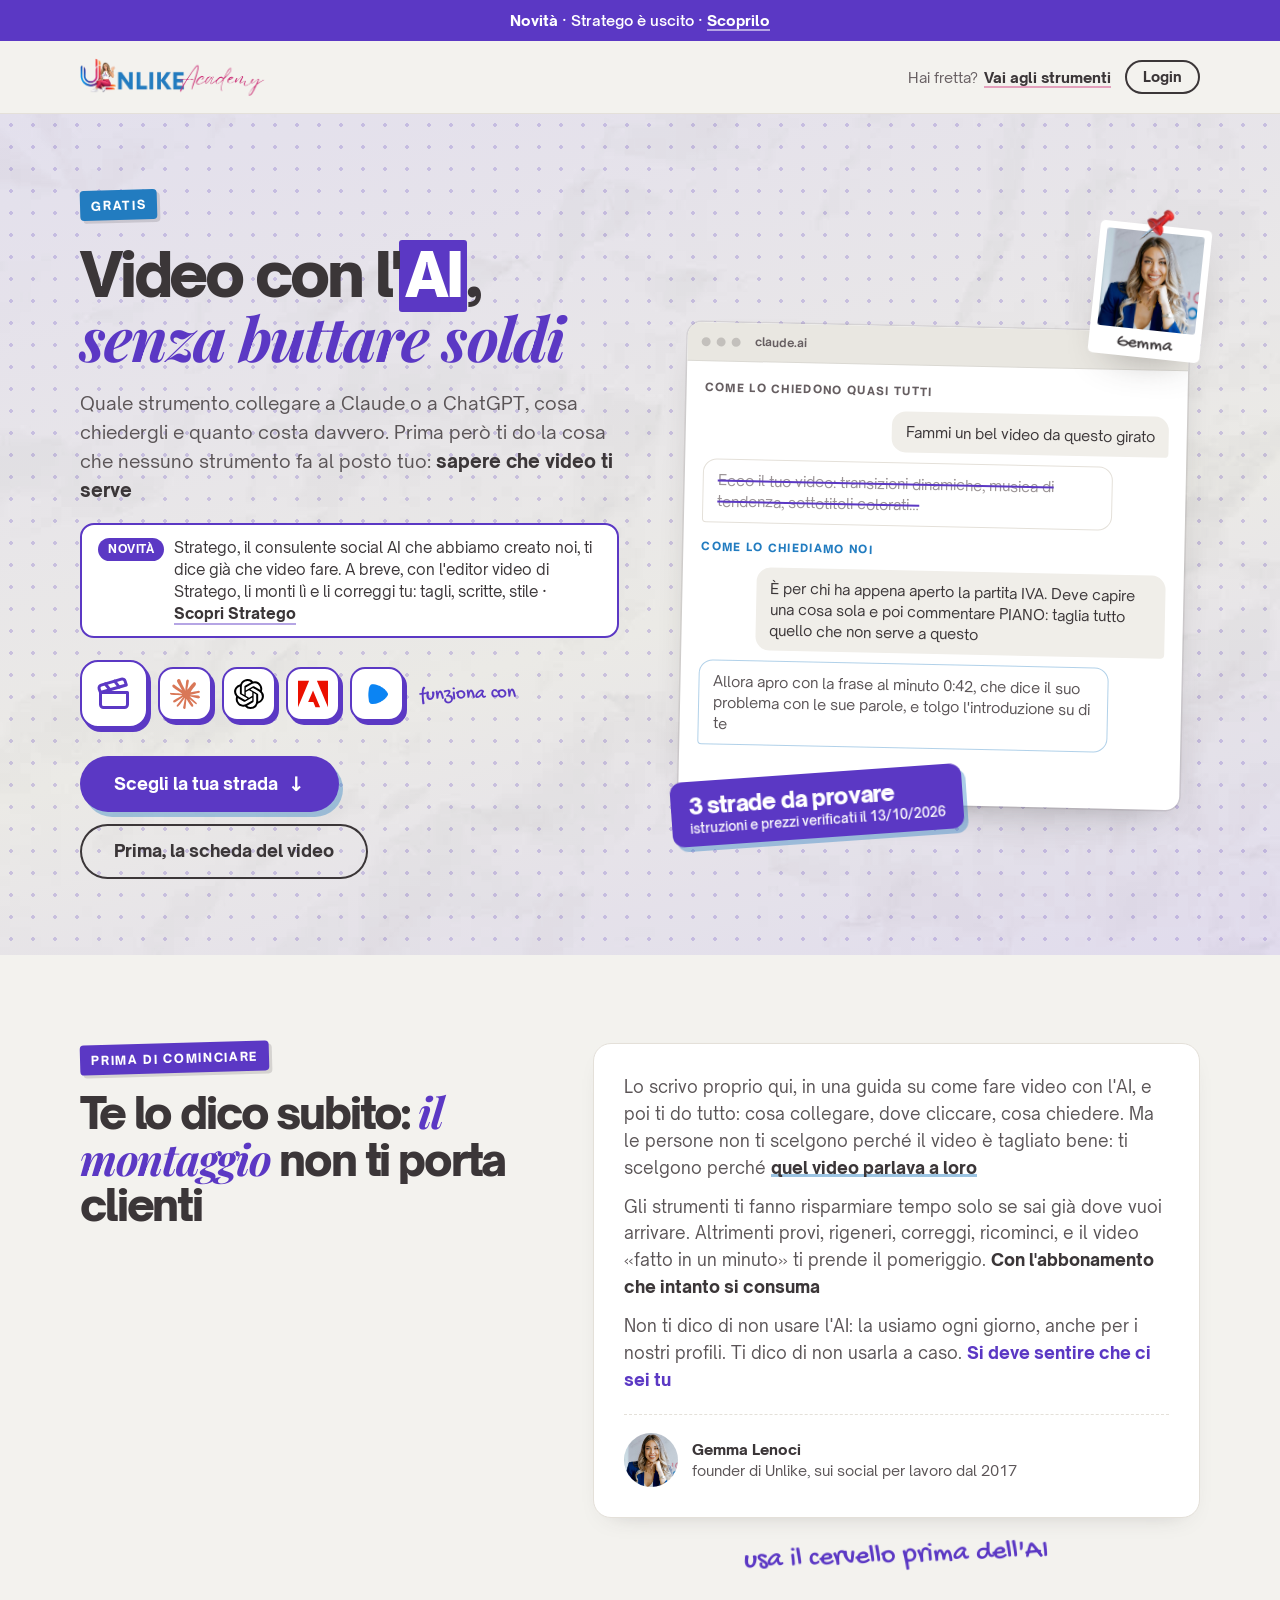
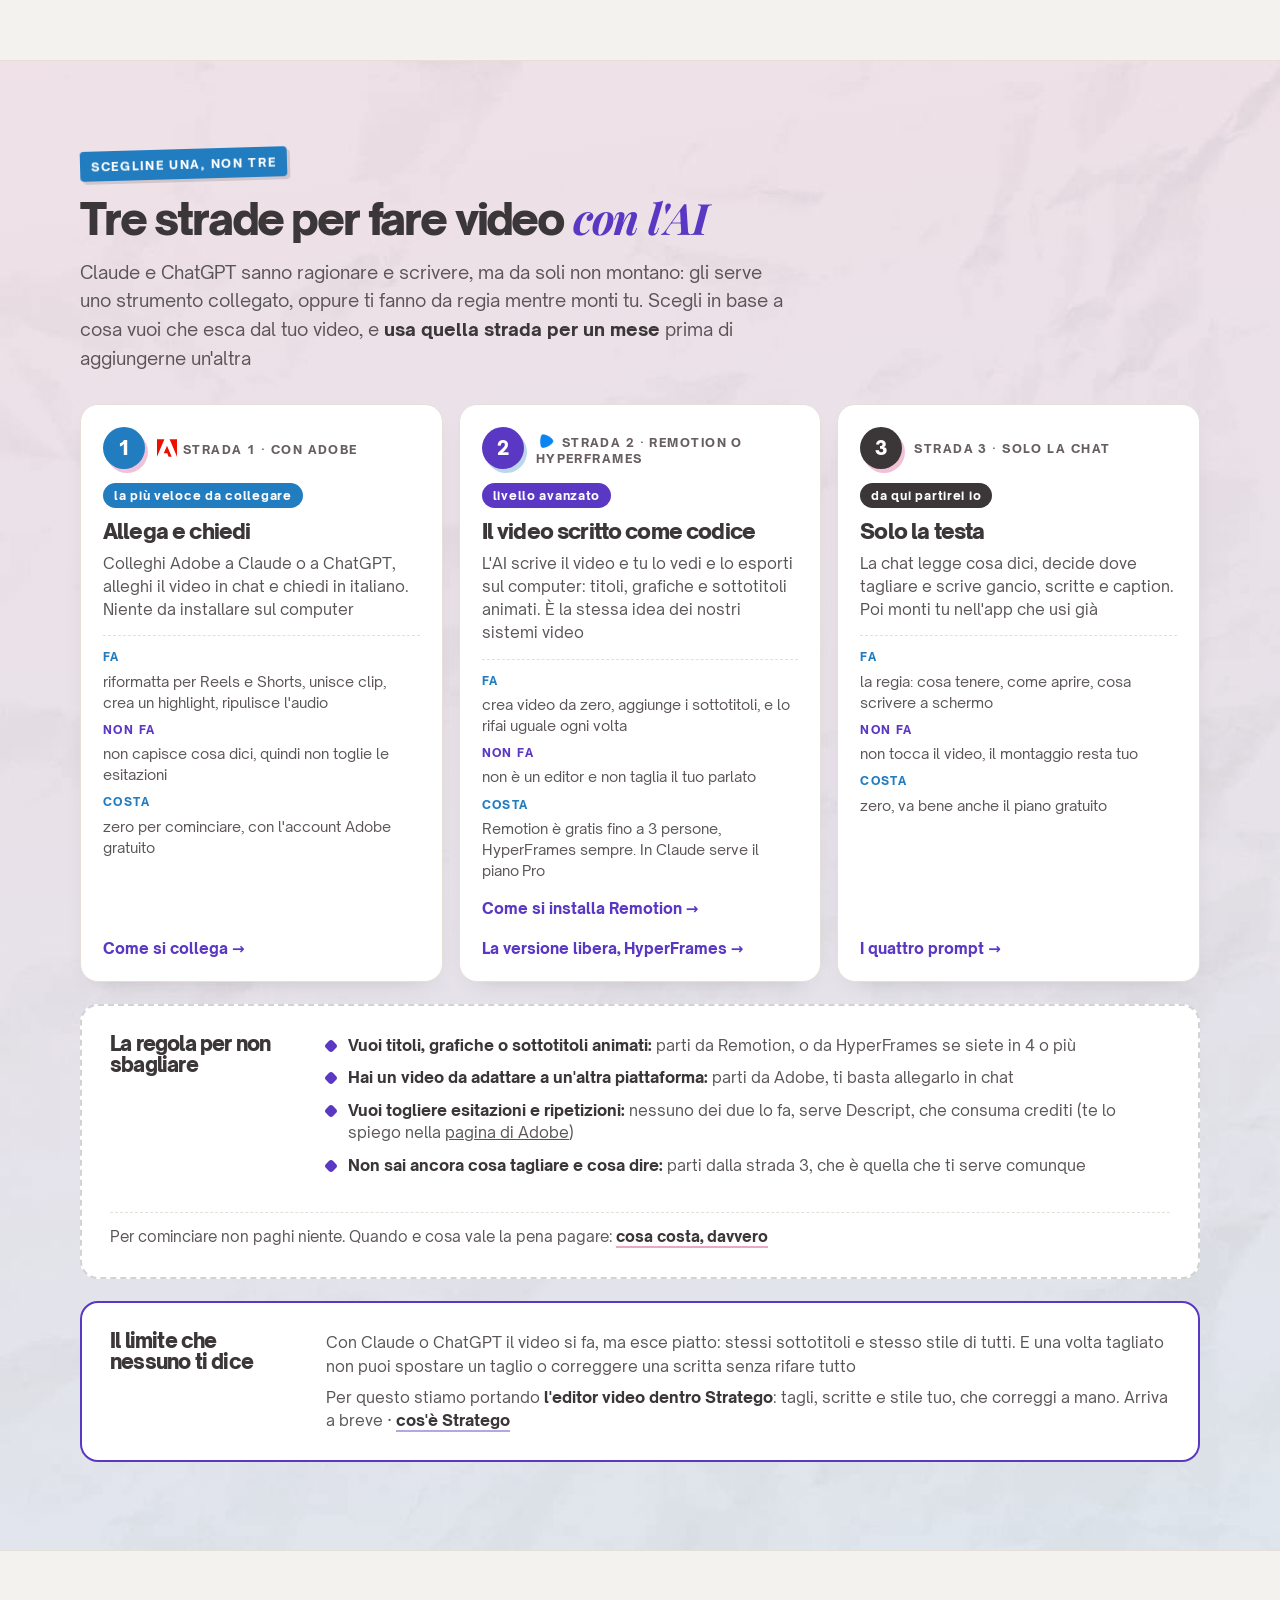
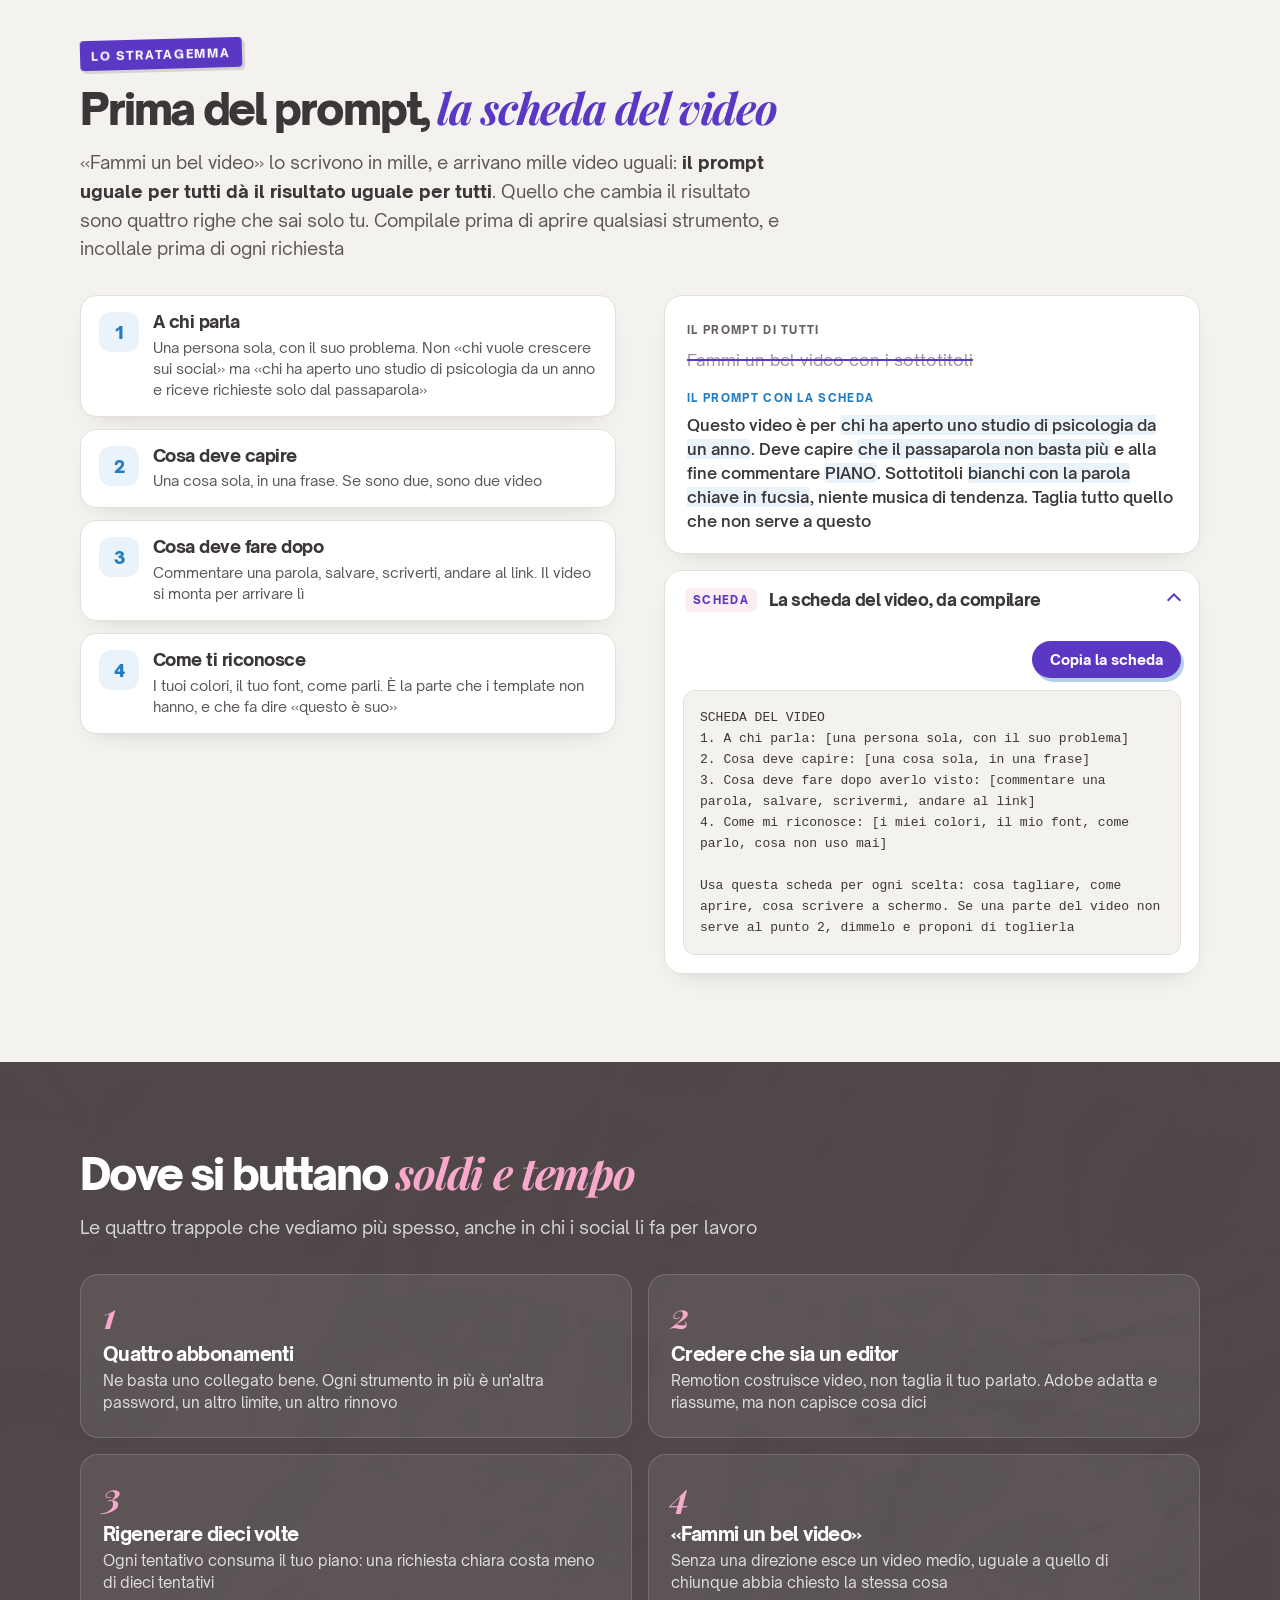
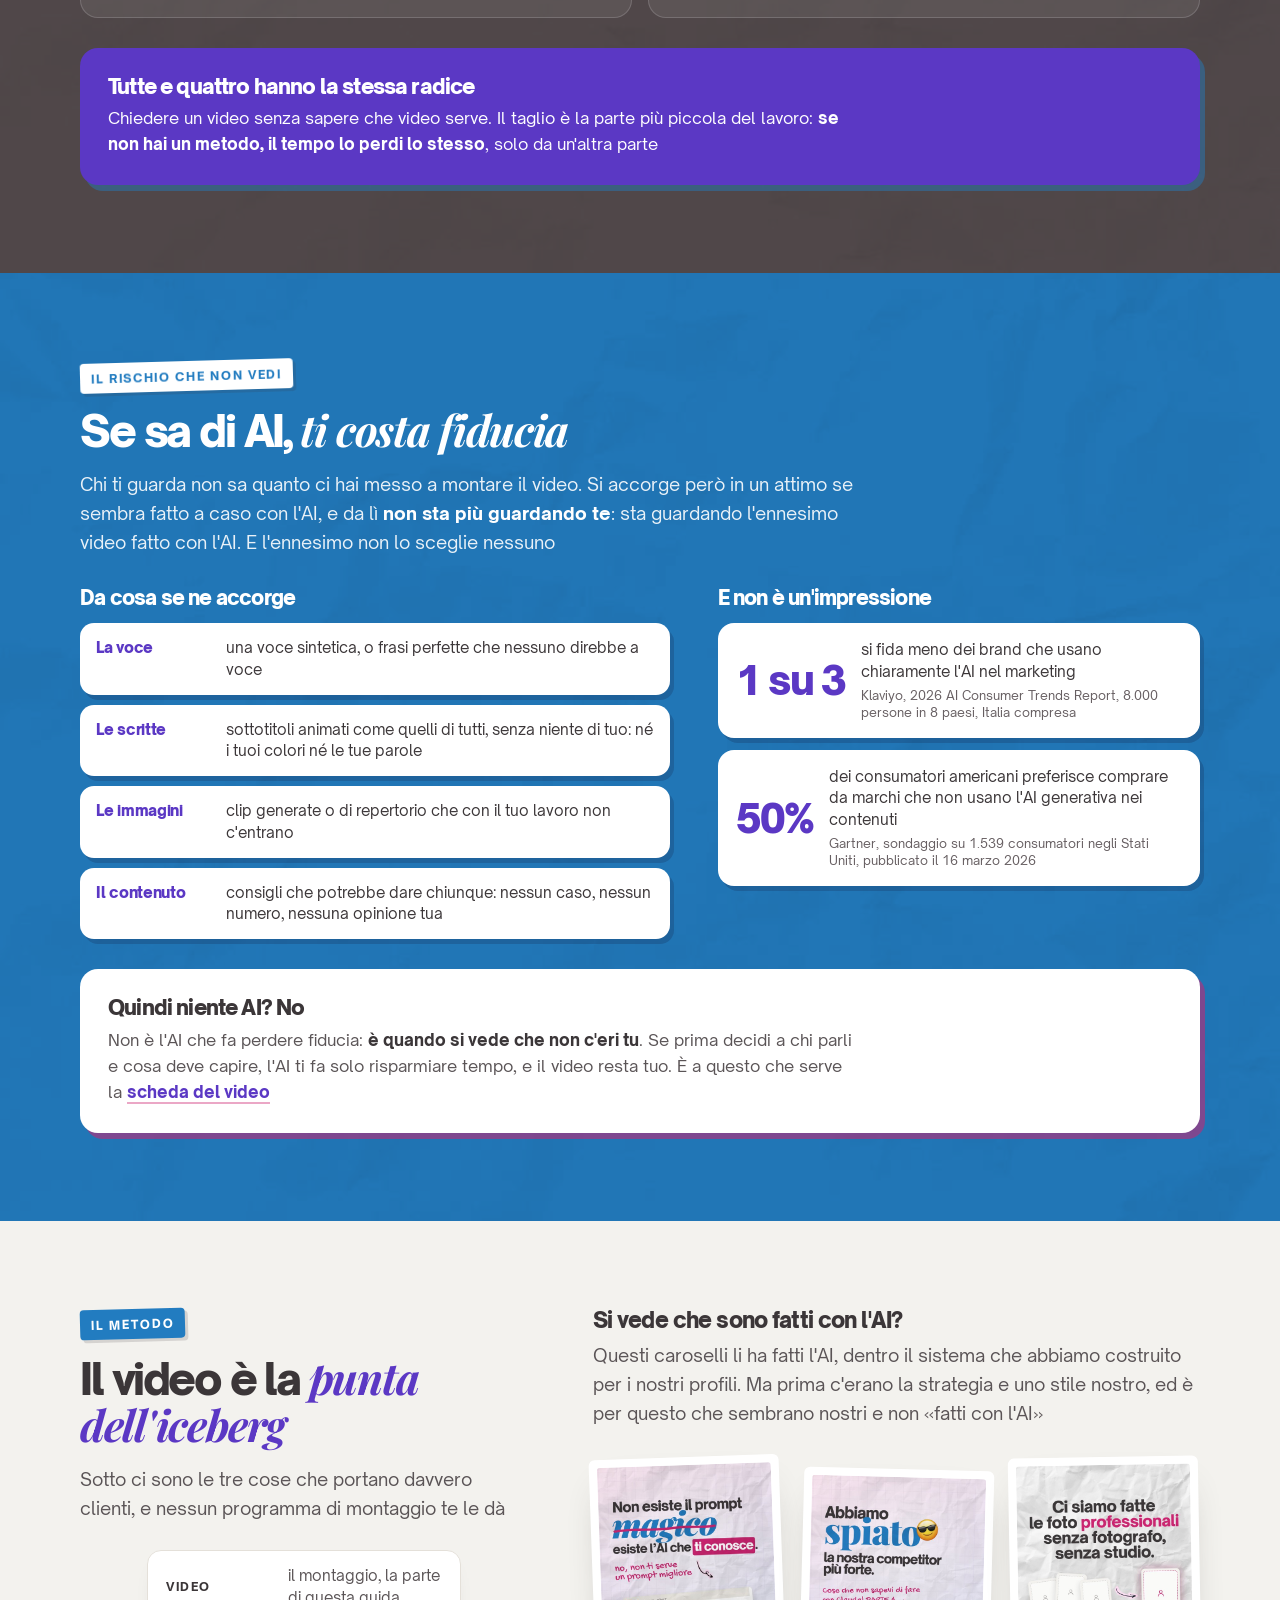
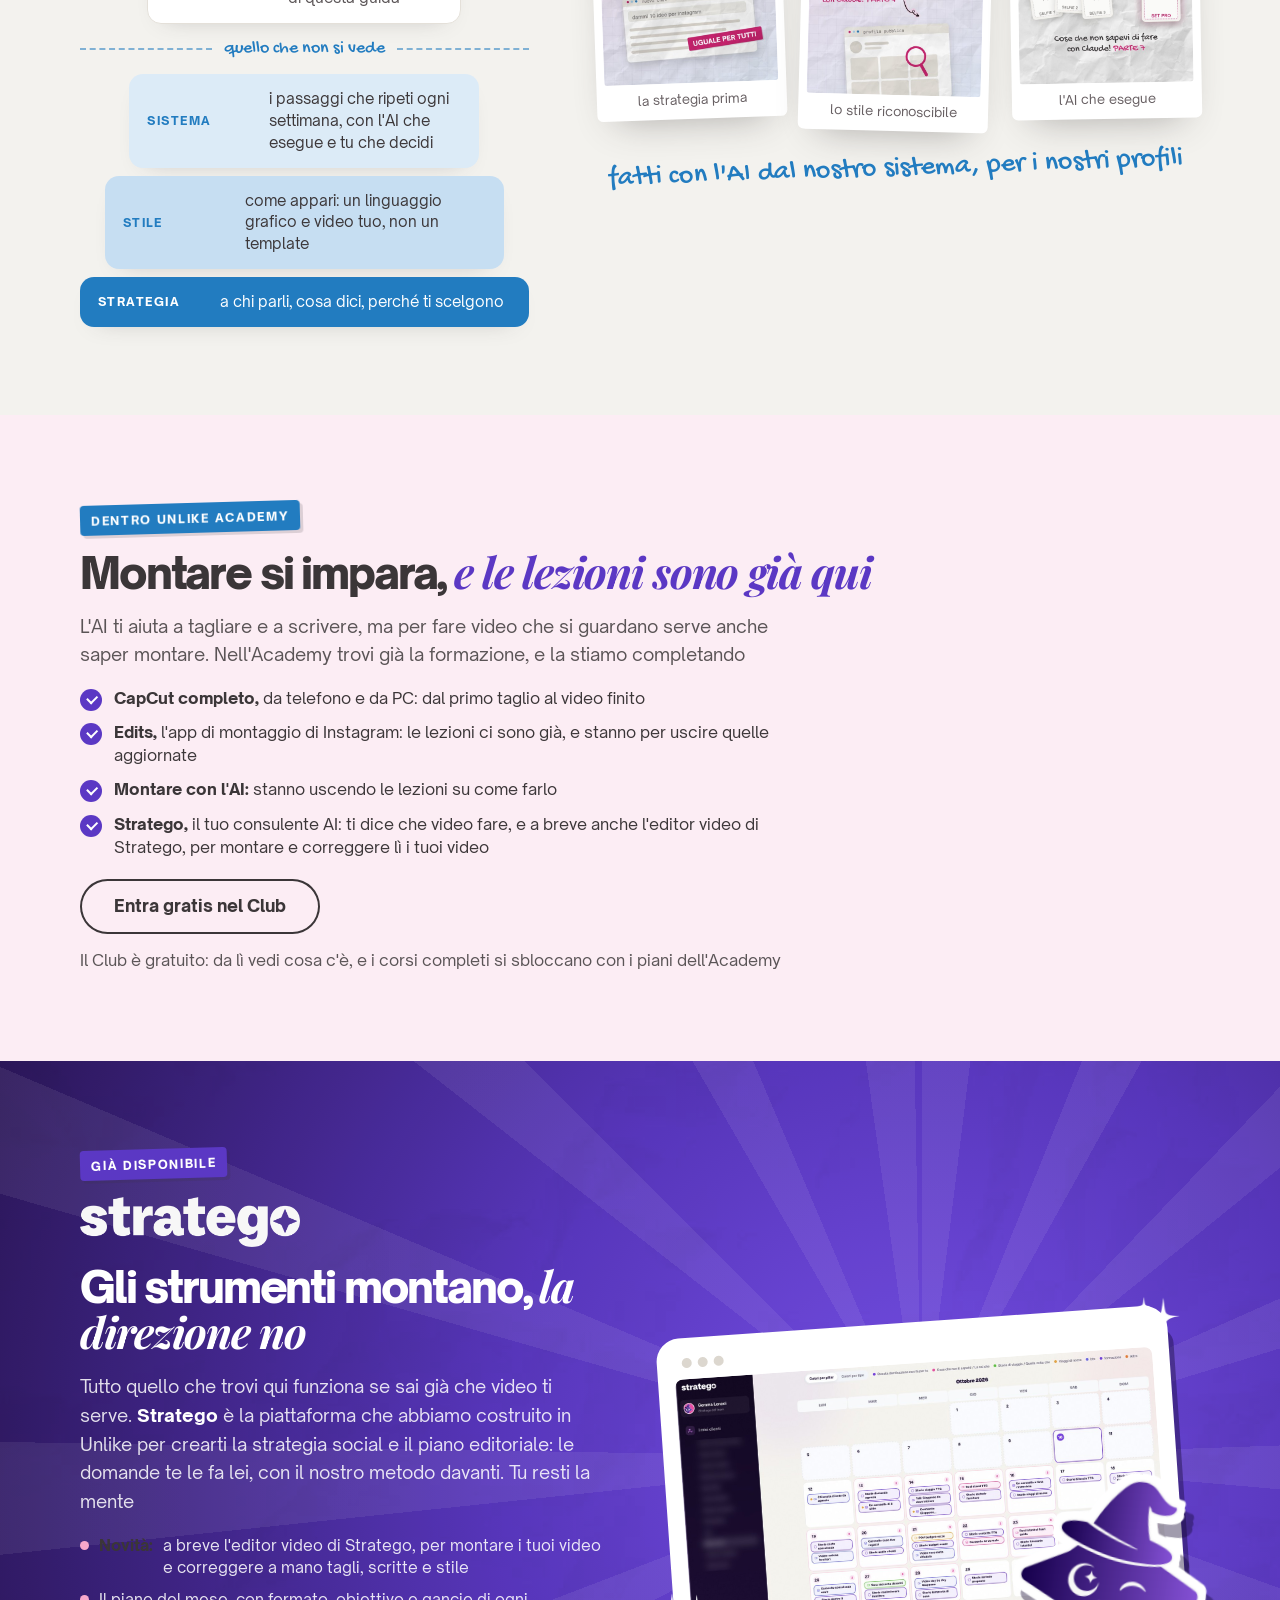
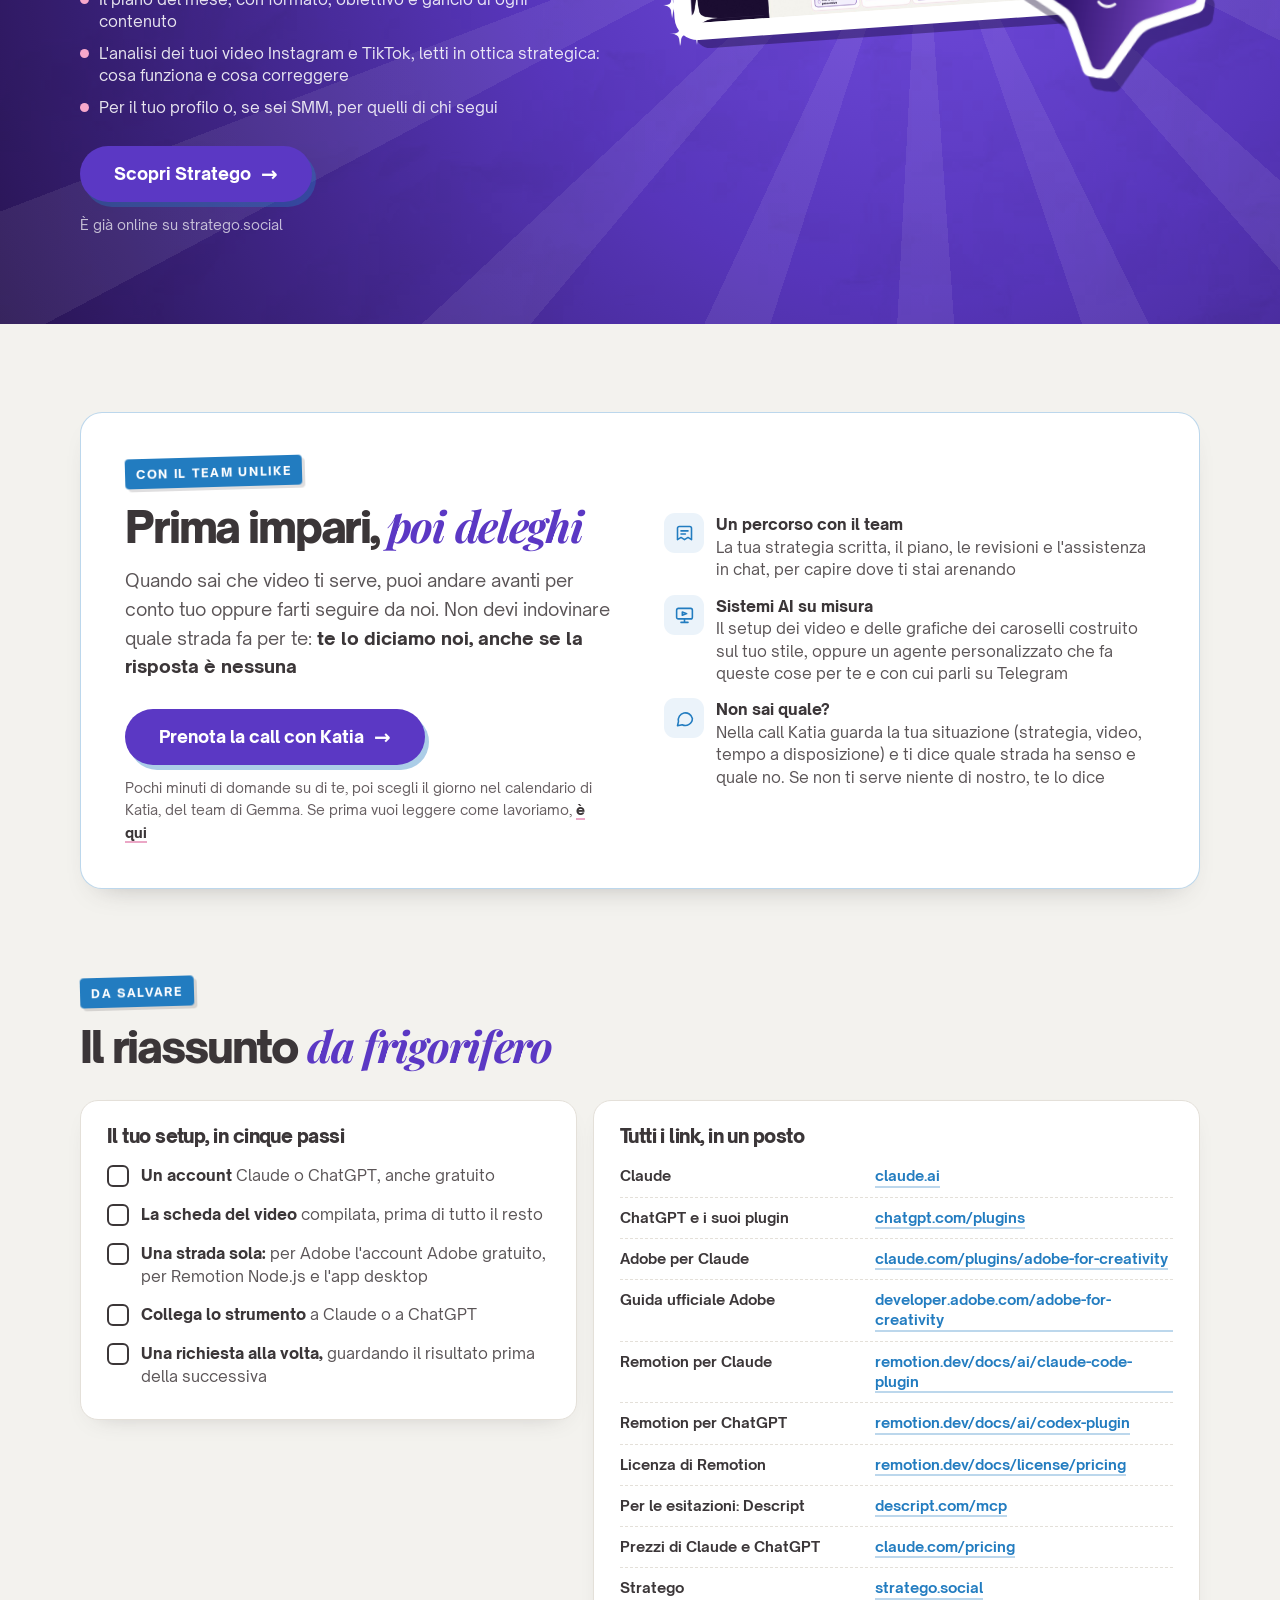
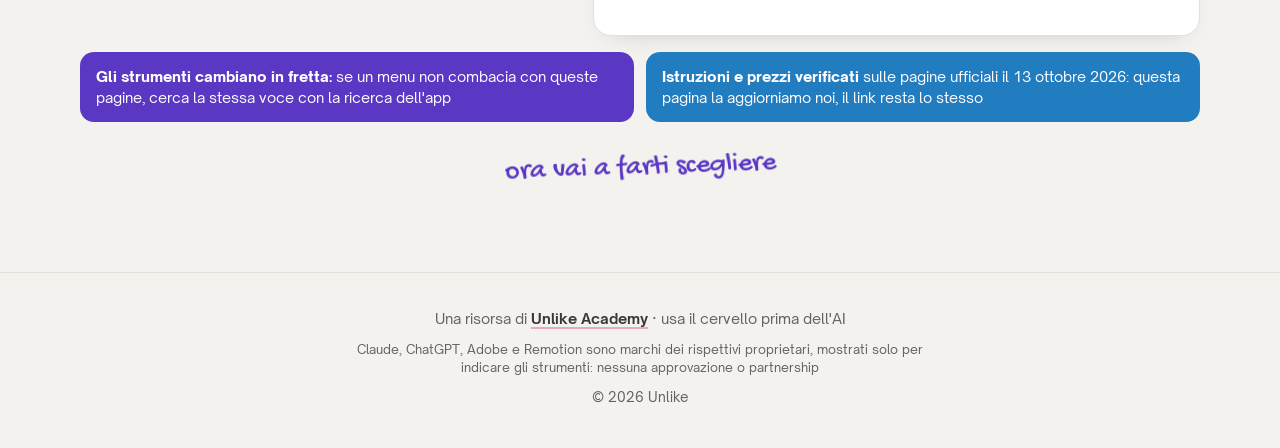
==== commit e08eb67c: "MONTAGGIO: chi partecipa alla live prova in anteprima lo strumento di editing dentro Stratego Co-Aut" ====
--- a/index.html
+++ b/index.html
@@ -46,7 +46,7 @@
 </head>
 <body>
 
-<a class="strip" data-live href="https://black.unlikeacademy.it/?utm_source=montaggio&amp;utm_medium=striscia&amp;utm_campaign=bf26" target="_blank" rel="noopener"><b>Live gratuita</b> giovedì 26/11 alle 19:30 · Stratego e il montaggio facilitato · <u>Iscriviti</u></a><script data-striscia>(function(){if(Date.now()<Date.UTC(2026,10,26,18,30))return;var s=document.querySelector('a[data-live]');if(!s)return;s.href='#stratego';s.removeAttribute('target');s.innerHTML='<b>Novità</b> · Stratego è uscito · <u>Scoprilo</u>';})()</script>
+<a class="strip" data-live href="https://black.unlikeacademy.it/?utm_source=montaggio&amp;utm_medium=striscia&amp;utm_campaign=bf26" target="_blank" rel="noopener"><b>Live gratuita</b> giovedì 26/11 alle 19:30 · prova in anteprima l'editing di Stratego · <u>Iscriviti</u></a><script data-striscia>(function(){if(Date.now()<Date.UTC(2026,10,26,18,30))return;var s=document.querySelector('a[data-live]');if(!s)return;s.href='#stratego';s.removeAttribute('target');s.innerHTML='<b>Novità</b> · Stratego è uscito · <u>Scoprilo</u>';})()</script>
 
 <header class="wrap hd">
   <img src="assets/logo/logo.webp" alt="Unlike Academy" width="768" height="158">
@@ -60,7 +60,7 @@
       <span class="eyebrow">Gratis</span>
       <h1>Video con l'<mark>AI</mark>, <em>senza buttare soldi</em></h1>
       <p class="sub">Quale strumento collegare a Claude o a ChatGPT, cosa chiedergli e quanto costa davvero. Prima però ti do la cosa che nessuno strumento fa al posto tuo: <b>sapere che video ti serve</b></p>
-      <div class="liveblk" data-live-blocco><span class="lv-tag">Live gratuita · giovedì 26/11 · 19:30</span><p class="lv-t">Clienti dai social nel 2027</p><p class="lv-s">Ti mostriamo Stratego dal vivo e parliamo di come stiamo facilitando anche il montaggio dei video</p><a class="lv-b" href="https://black.unlikeacademy.it/?utm_source=montaggio&amp;utm_medium=blocco-hero&amp;utm_campaign=bf26&amp;utm_content=index" target="_blank" rel="noopener">Iscriviti alla live, è gratis <span aria-hidden="true">&rarr;</span></a></div>
+      <div class="liveblk" data-live-blocco><span class="lv-tag">Live gratuita · giovedì 26/11 · 19:30</span><p class="lv-t">Clienti dai social nel 2027</p><p class="lv-s">Ti mostriamo Stratego dal vivo, e chi partecipa potrà provare in anteprima lo strumento che stiamo costruendo per fare l'editing dentro Stratego</p><a class="lv-b" href="https://black.unlikeacademy.it/?utm_source=montaggio&amp;utm_medium=blocco-hero&amp;utm_campaign=bf26&amp;utm_content=index" target="_blank" rel="noopener">Iscriviti alla live, è gratis <span aria-hidden="true">&rarr;</span></a></div>
 <p class="novita"><span class="tag">Novità</span><span>Stratego, il consulente social AI che abbiamo creato noi, ti dice già che video fare. A breve, con l'editor video di Stratego, li monti lì e li correggi tu: tagli, scritte, stile · <a href="#stratego">Scopri Stratego</a></span></p>
       <!-- kit --><div class="kit"><span class="kt grande"><svg class="ic" viewBox="0 0 24 24" fill="none" stroke="currentColor" stroke-width="2" stroke-linecap="round" stroke-linejoin="round" aria-hidden="true">
   <path d="M20.2 6 3 11l-.9-2.4c-.3-1.1.3-2.2 1.3-2.5l13.5-4c1.1-.3 2.2.3 2.5 1.3Z" />
@@ -170,7 +170,7 @@
         <p>Per questo stiamo portando <b>l'editor video dentro Stratego</b>: tagli, scritte e stile tuo, che correggi a mano. Arriva a breve · <a href="#stratego">cos'è Stratego</a></p>
       </div>
     </div>
-    <div class="liveblk" data-live-blocco><span class="lv-tag">Live gratuita · giovedì 26/11 · 19:30</span><p class="lv-t">Vuoi vedere come lo stiamo risolvendo?</p><p class="lv-s">Nella live gratuita del 26/11 ti mostriamo Stratego dal vivo e parliamo di come stiamo portando l'editing dentro Stratego</p><a class="lv-b" href="https://black.unlikeacademy.it/?utm_source=montaggio&amp;utm_medium=blocco-limite&amp;utm_campaign=bf26&amp;utm_content=index" target="_blank" rel="noopener">Iscriviti alla live, è gratis <span aria-hidden="true">&rarr;</span></a></div>
+    <div class="liveblk" data-live-blocco><span class="lv-tag">Live gratuita · giovedì 26/11 · 19:30</span><p class="lv-t">Vuoi vedere come lo stiamo risolvendo?</p><p class="lv-s">Nella live gratuita del 26/11 ti mostriamo Stratego dal vivo, e chi partecipa potrà provare in anteprima lo strumento che stiamo costruendo per fare l'editing dentro Stratego</p><a class="lv-b" href="https://black.unlikeacademy.it/?utm_source=montaggio&amp;utm_medium=blocco-limite&amp;utm_campaign=bf26&amp;utm_content=index" target="_blank" rel="noopener">Iscriviti alla live, è gratis <span aria-hidden="true">&rarr;</span></a></div>
   </div>
 </section>
 
@@ -292,13 +292,13 @@
       <li><b>CapCut completo,</b> da telefono e da PC: dal primo taglio al video finito</li>
       <li><b>Edits,</b> l'app di montaggio di Instagram: le lezioni ci sono già, e stanno per uscire quelle aggiornate</li>
       <li><b>Montare con l'AI:</b> stanno uscendo le lezioni su come farlo</li>
-      <li><b>Stratego,</b> il tuo consulente AI: ti dice che video fare. A breve anche l'editor video di Stratego, per montare e correggere lì i tuoi video</li>
+      <li><b>Stratego,</b> il tuo consulente AI: ti dice che video fare, e a breve anche l'editor video di Stratego, per montare e correggere lì i tuoi video<span data-live-blocco>, e chi partecipa alla live del 26/11 lo prova in anteprima</span></li>
     </ul>
     <div class="btns">
       <a class="btn" data-live-blocco href="https://black.unlikeacademy.it/?utm_source=montaggio&amp;utm_medium=sezione-live&amp;utm_campaign=bf26&amp;utm_content=index" target="_blank" rel="noopener">Iscriviti alla live gratuita · 26/11 <span class="ar">&rarr;</span></a>
       <a class="btn btn-linea" href="https://entra.unlikeacademy.it/?utm_source=montaggio&amp;utm_medium=sezione-club&amp;utm_campaign=montaggio&amp;utm_content=index" target="_blank" rel="noopener">Entra gratis nel Club</a>
     </div>
-    <p class="micro"><span data-live-blocco>Nella live ne parliamo e ti mostriamo Stratego dal vivo. </span>Il Club è gratuito: da lì vedi cosa c'è, e i corsi completi si sbloccano con i piani dell'Academy</p>
+    <p class="micro"><span data-live-blocco>Nella live ti mostriamo Stratego dal vivo e chi partecipa potrà provare in anteprima lo strumento per l'editing · </span>Il Club è gratuito: da lì vedi cosa c'è, e i corsi completi si sbloccano con i piani dell'Academy</p>
   </div>
 </section>
 
@@ -395,5 +395,6 @@
 
 <script src="assets/pagina.js?v=1"></script>
 <script data-live-blocco-fine>(function(){if(Date.now()<Date.UTC(2026,10,26,18,30))return;document.querySelectorAll('[data-live-blocco]').forEach(function(e){e.remove()})})()</script>
+<script src="assets/accesso-tiktok.js?v=4" data-risorsa="montaggio" data-fonte="MONTAGGIO" data-em="si apre la guida" data-bottone="Apri la guida" data-promessa="La risorsa si apre subito. Poi ti scriviamo con l'invito al Club gratuito di Unlike Academy e con le novità" data-endpoint="https://assets.mailerlite.com/jsonp/2697895/forms/204200244931463090/subscribe"></script>
 </body>
 </html>
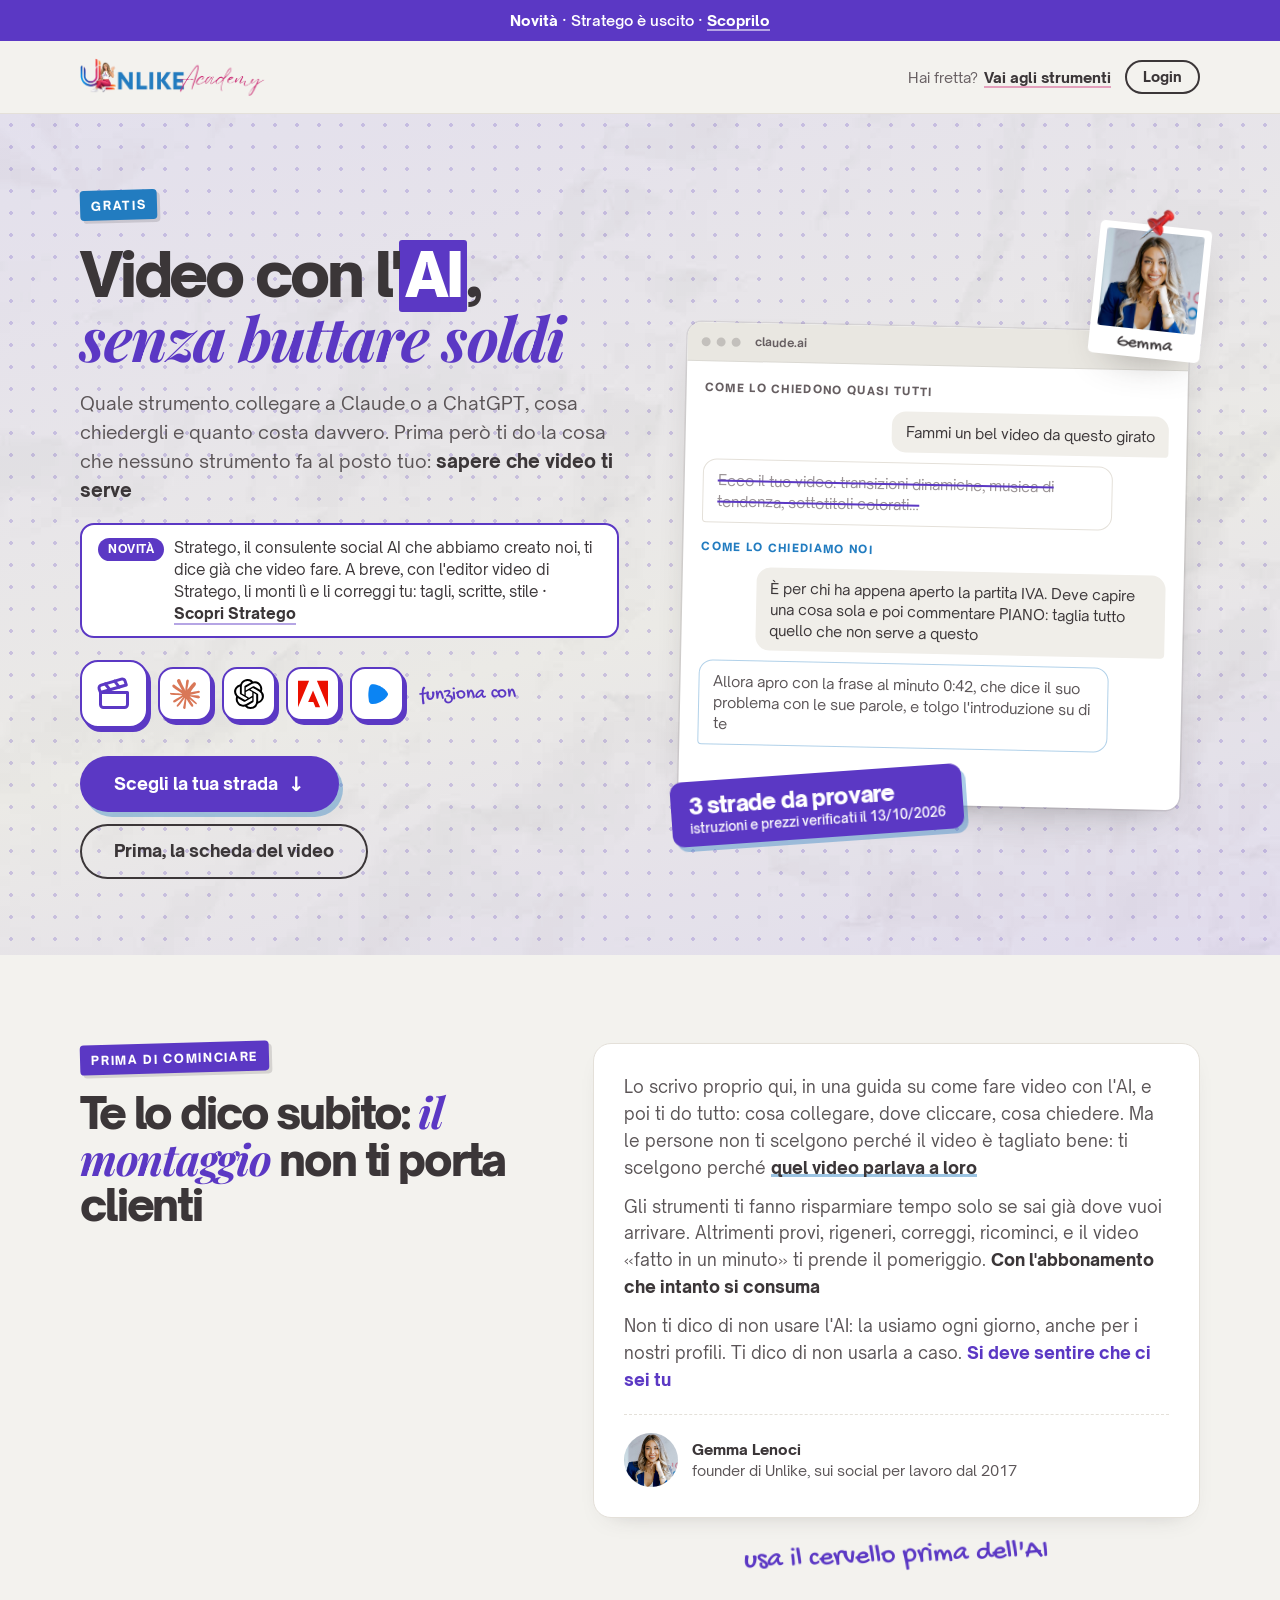
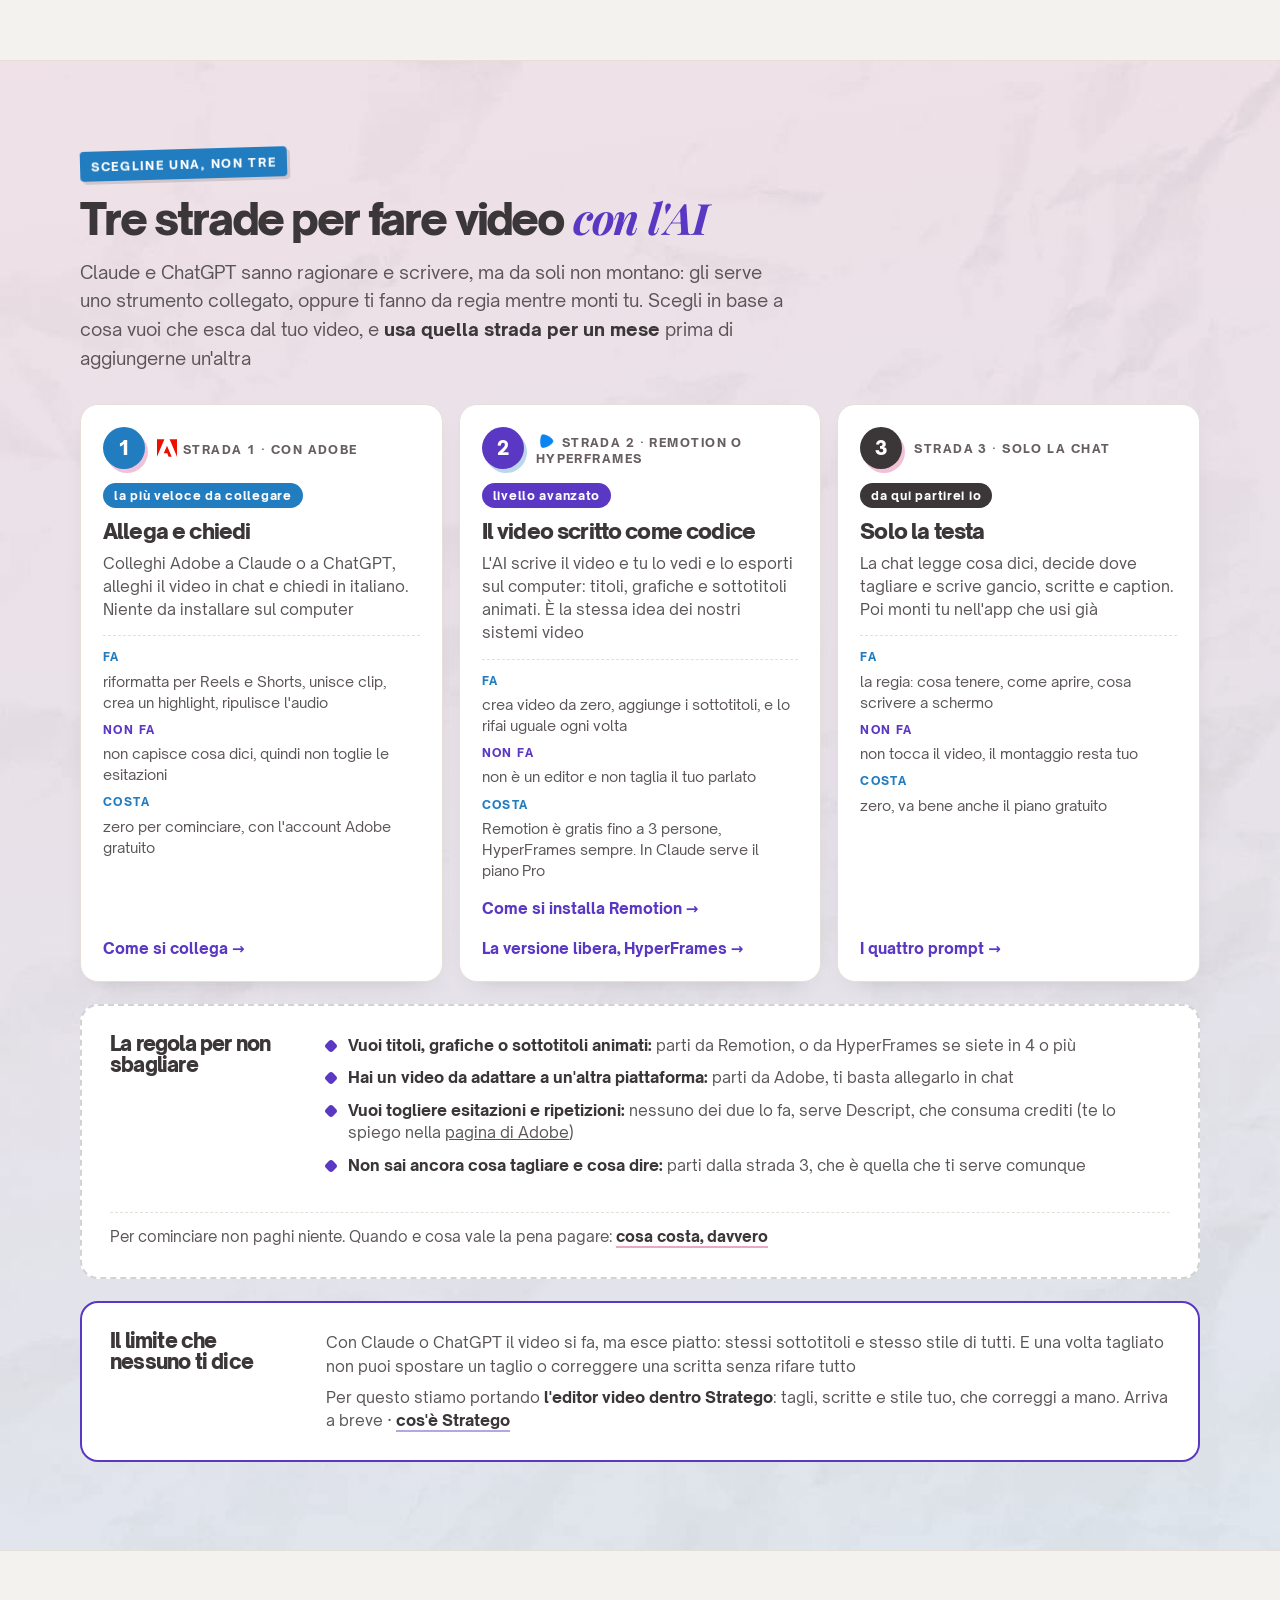
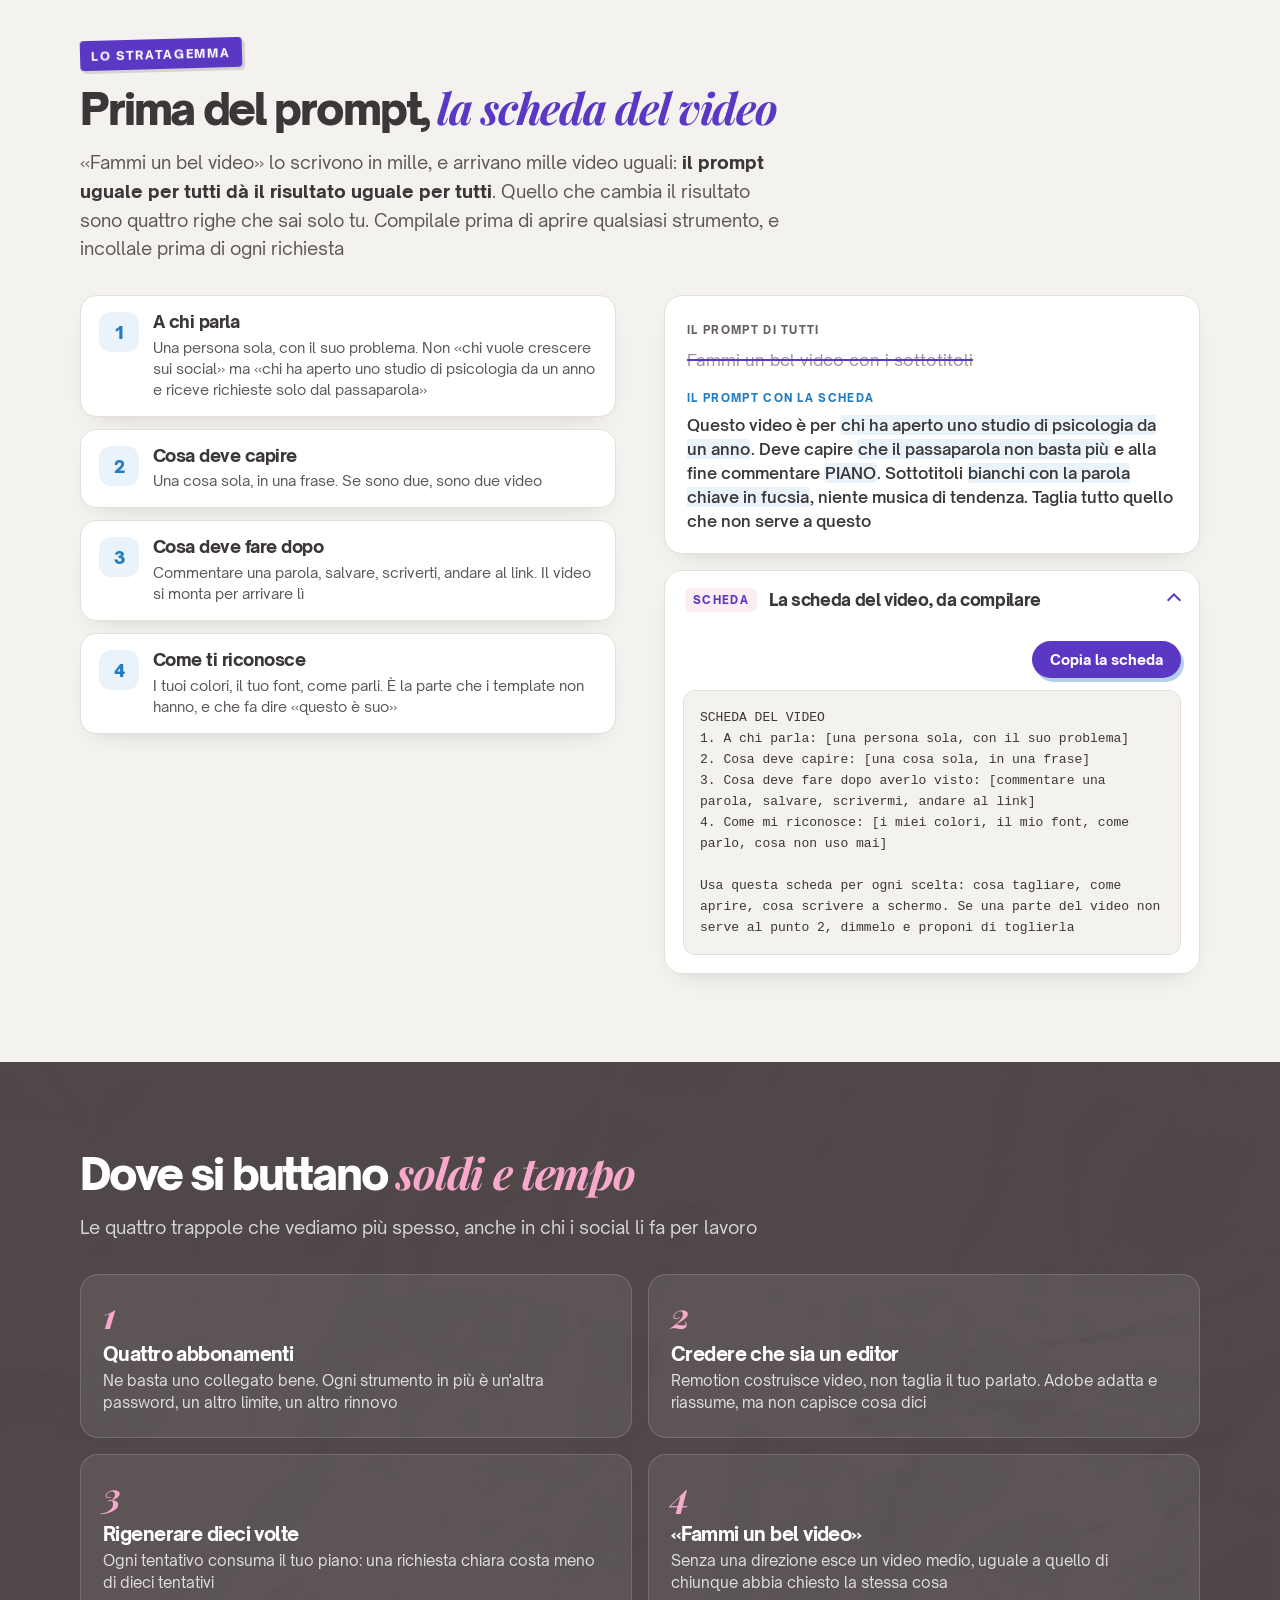
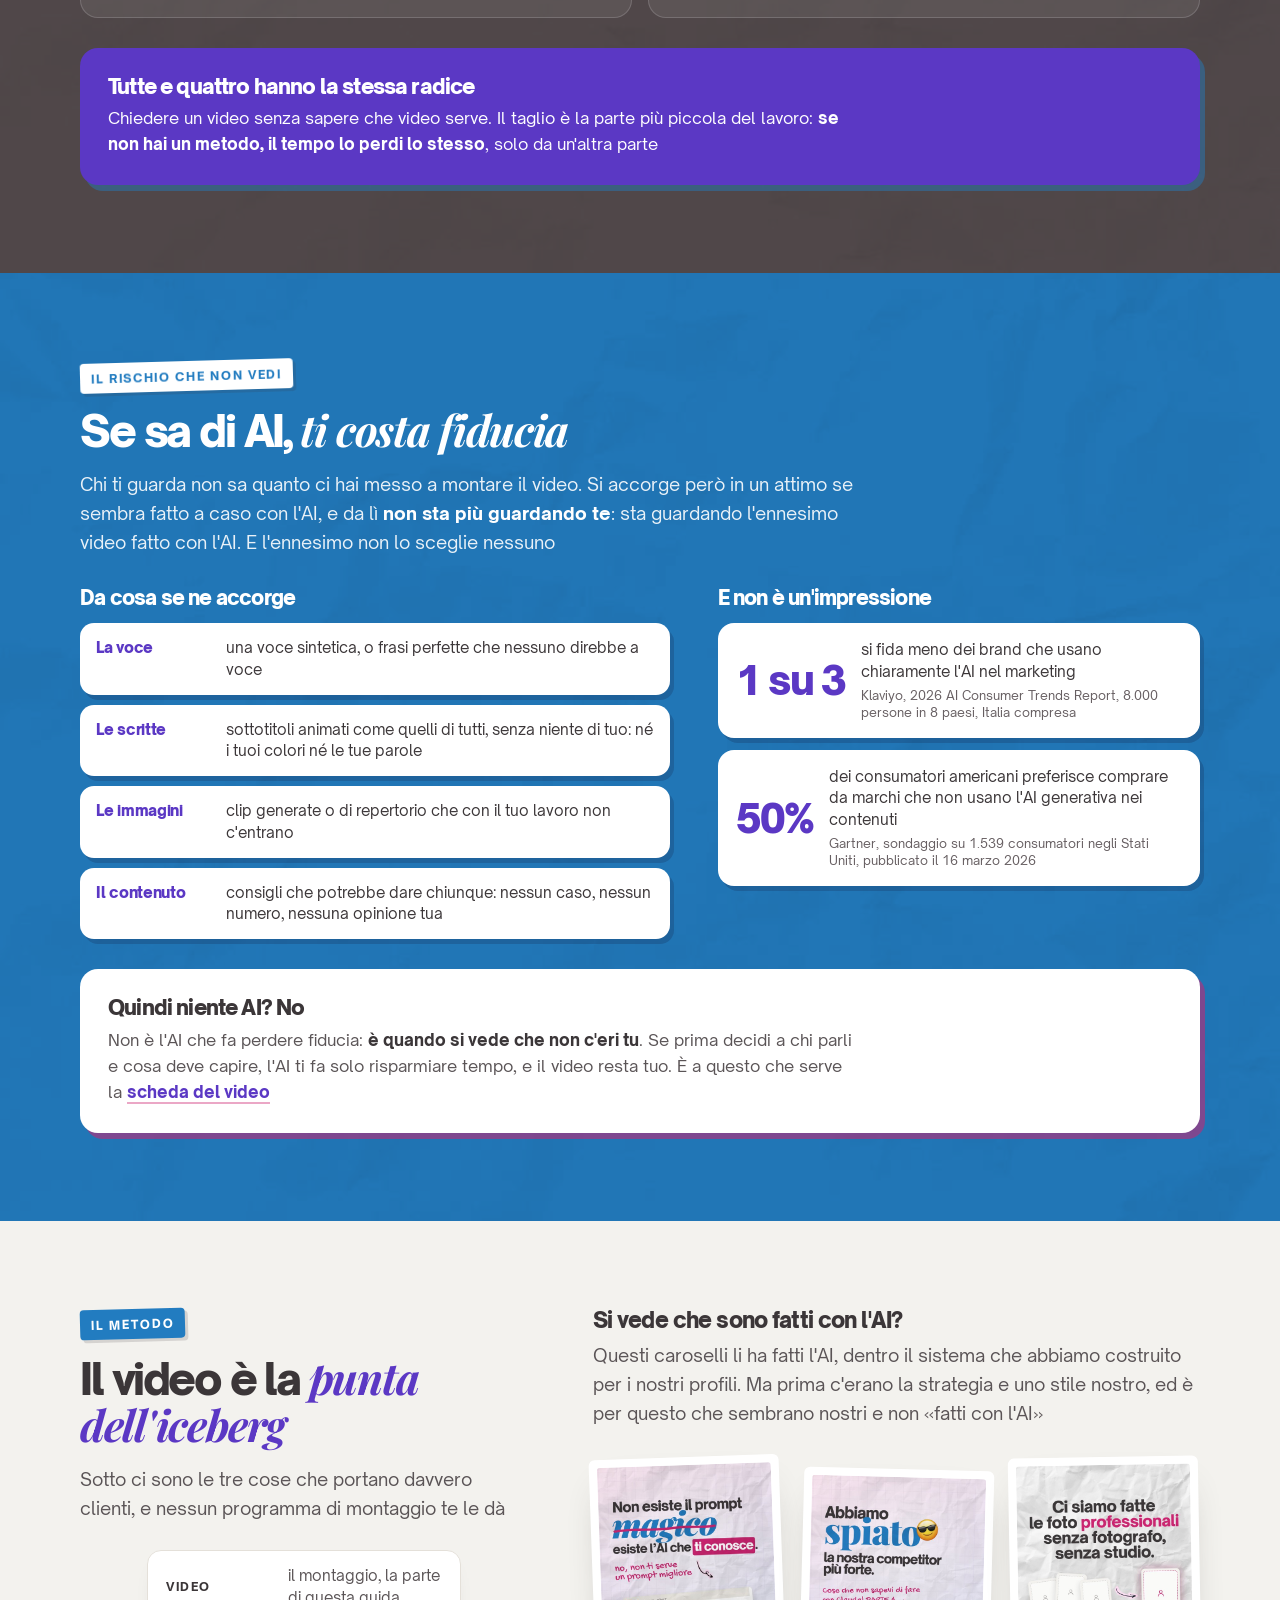
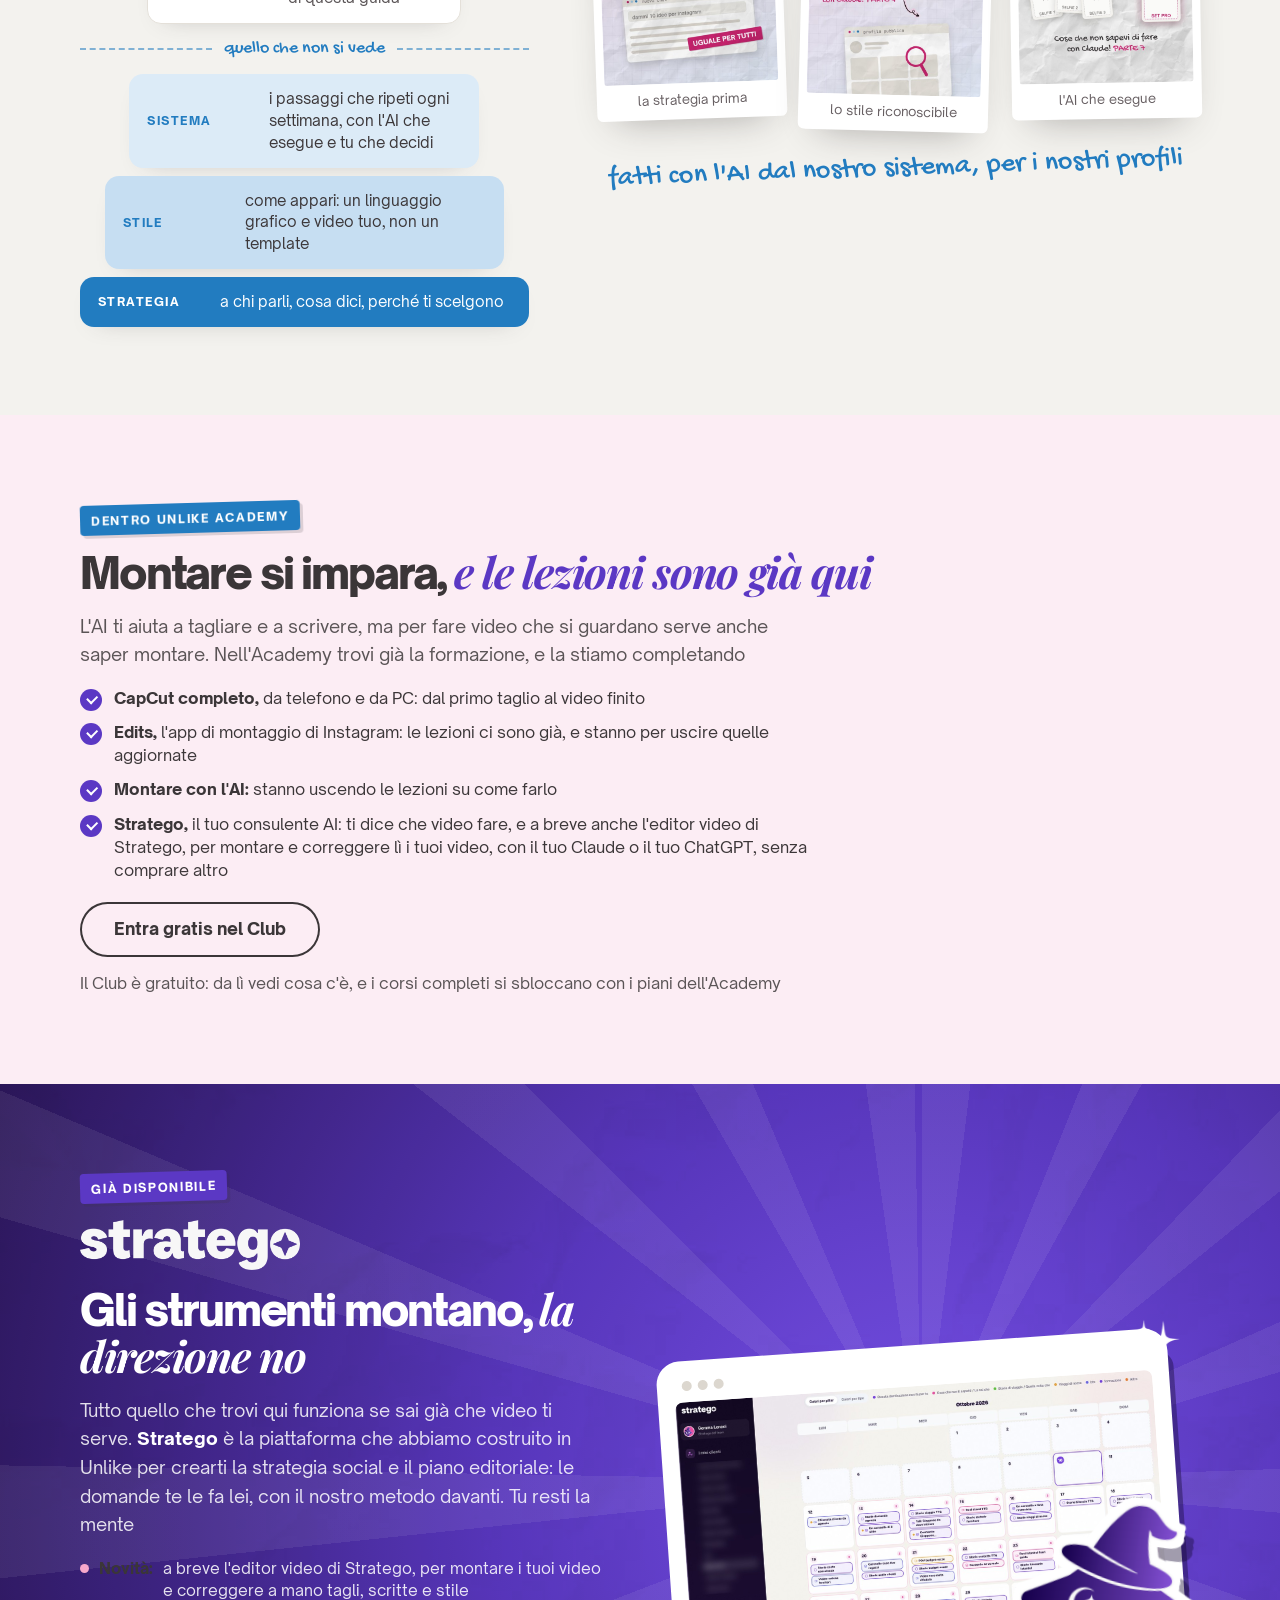
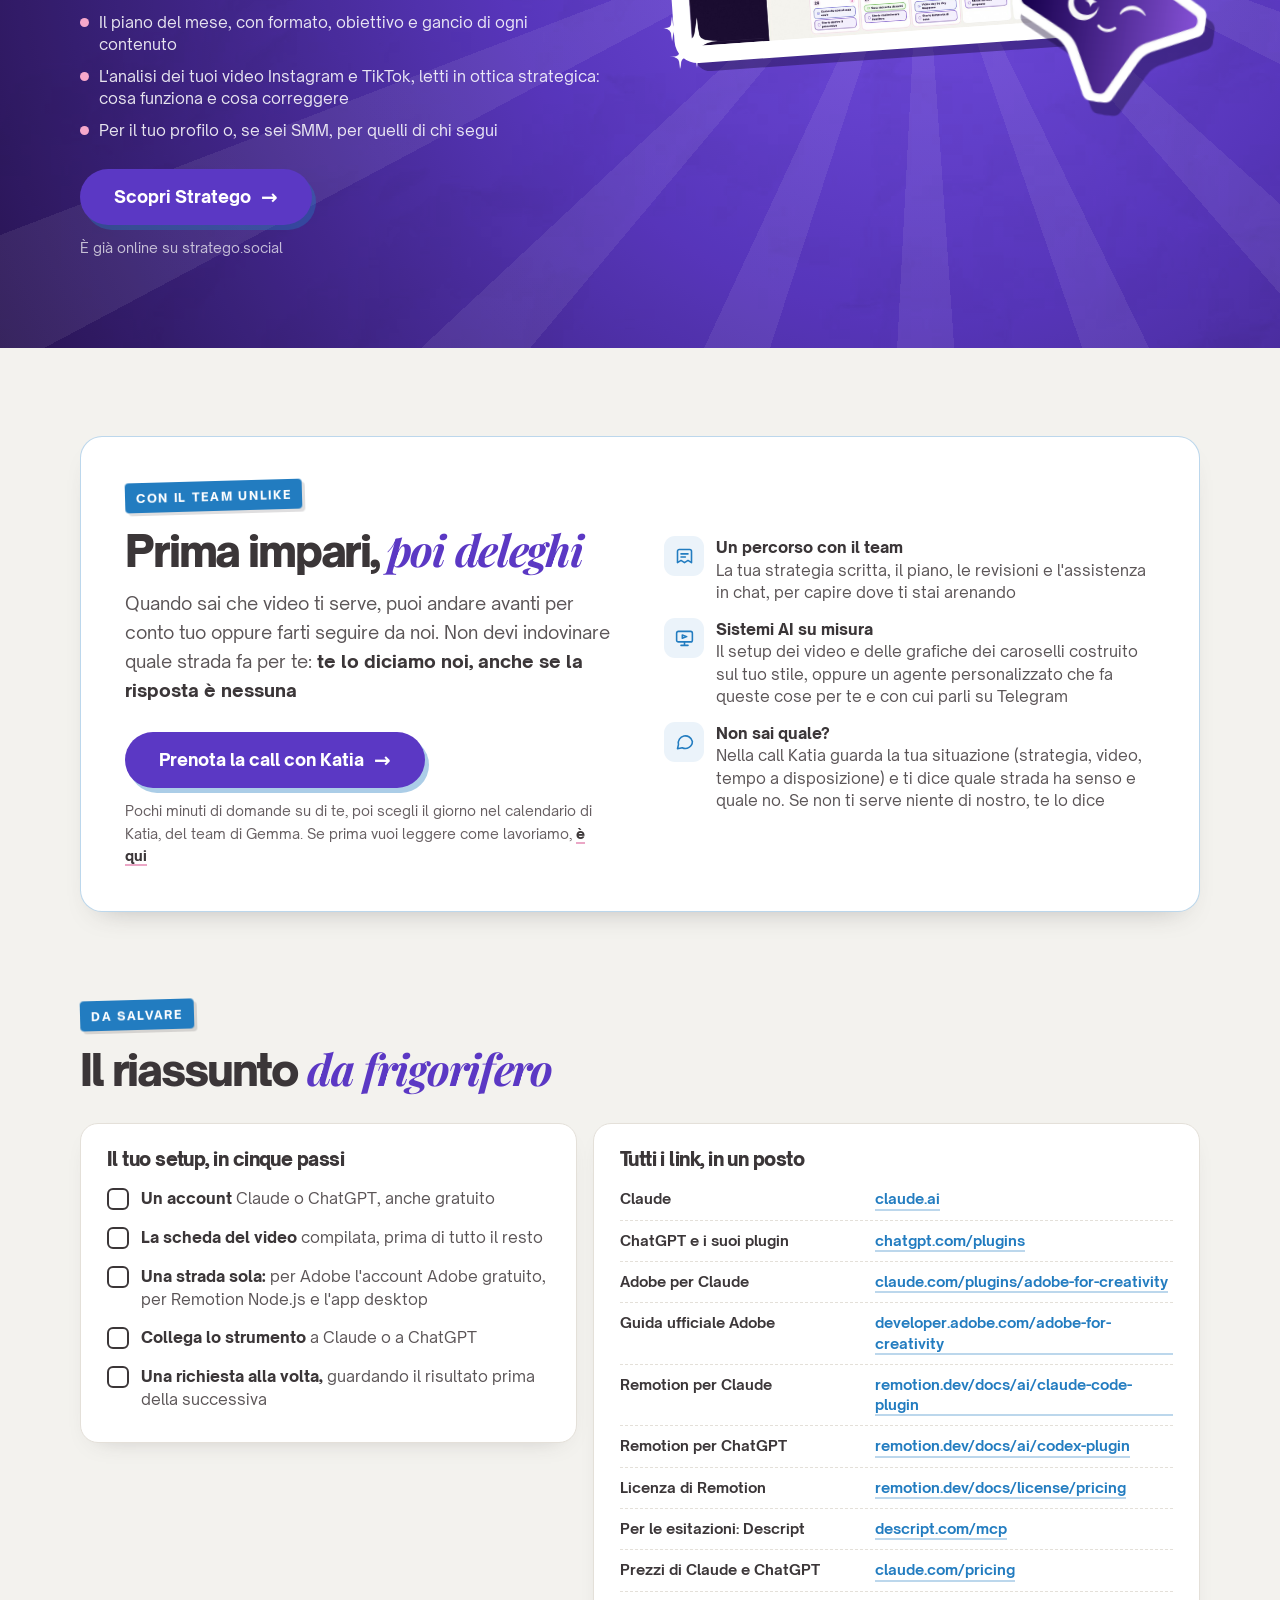
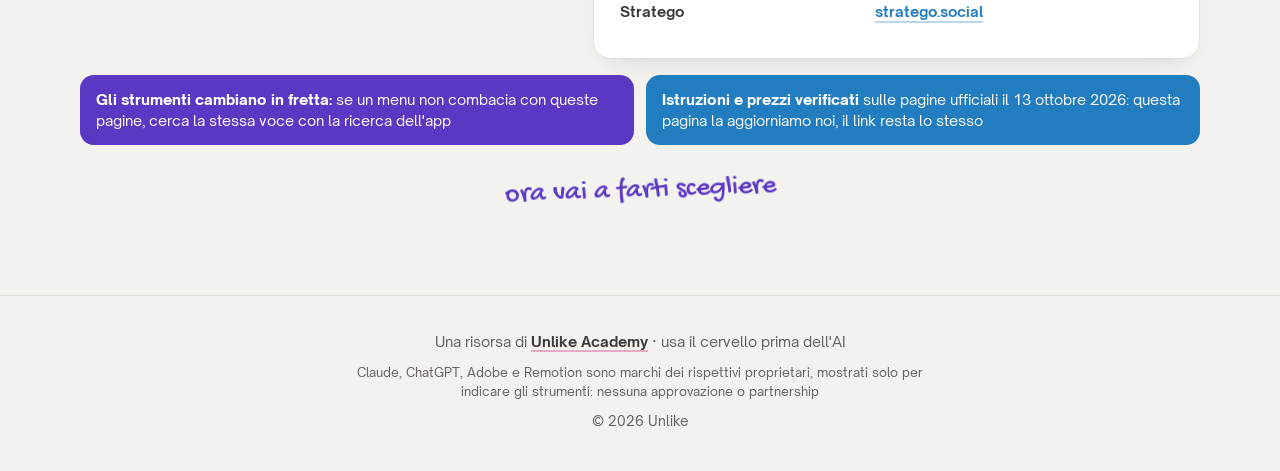
==== commit 8a7fb434: "MONTAGGIO: lo strumento di editing si usa con il proprio Claude o ChatGPT, senza comprare altro Co-A" ====
--- a/index.html
+++ b/index.html
@@ -46,7 +46,7 @@
 </head>
 <body>
 
-<a class="strip" data-live href="https://black.unlikeacademy.it/?utm_source=montaggio&amp;utm_medium=striscia&amp;utm_campaign=bf26" target="_blank" rel="noopener"><b>Live gratuita</b> giovedì 26/11 alle 19:30 · prova in anteprima l'editing di Stratego · <u>Iscriviti</u></a><script data-striscia>(function(){if(Date.now()<Date.UTC(2026,10,26,18,30))return;var s=document.querySelector('a[data-live]');if(!s)return;s.href='#stratego';s.removeAttribute('target');s.innerHTML='<b>Novità</b> · Stratego è uscito · <u>Scoprilo</u>';})()</script>
+<a class="strip" data-live href="https://black.unlikeacademy.it/?utm_source=montaggio&amp;utm_medium=striscia&amp;utm_campaign=bf26" target="_blank" rel="noopener"><b>Live gratuita</b> giovedì 26/11 alle 19:30 · prova in anteprima l'editing di Stratego, col tuo Claude o ChatGPT · <u>Iscriviti</u></a><script data-striscia>(function(){if(Date.now()<Date.UTC(2026,10,26,18,30))return;var s=document.querySelector('a[data-live]');if(!s)return;s.href='#stratego';s.removeAttribute('target');s.innerHTML='<b>Novità</b> · Stratego è uscito · <u>Scoprilo</u>';})()</script>
 
 <header class="wrap hd">
   <img src="assets/logo/logo.webp" alt="Unlike Academy" width="768" height="158">
@@ -60,7 +60,7 @@
       <span class="eyebrow">Gratis</span>
       <h1>Video con l'<mark>AI</mark>, <em>senza buttare soldi</em></h1>
       <p class="sub">Quale strumento collegare a Claude o a ChatGPT, cosa chiedergli e quanto costa davvero. Prima però ti do la cosa che nessuno strumento fa al posto tuo: <b>sapere che video ti serve</b></p>
-      <div class="liveblk" data-live-blocco><span class="lv-tag">Live gratuita · giovedì 26/11 · 19:30</span><p class="lv-t">Clienti dai social nel 2027</p><p class="lv-s">Ti mostriamo Stratego dal vivo, e chi partecipa potrà provare in anteprima lo strumento che stiamo costruendo per fare l'editing dentro Stratego</p><a class="lv-b" href="https://black.unlikeacademy.it/?utm_source=montaggio&amp;utm_medium=blocco-hero&amp;utm_campaign=bf26&amp;utm_content=index" target="_blank" rel="noopener">Iscriviti alla live, è gratis <span aria-hidden="true">&rarr;</span></a></div>
+      <div class="liveblk" data-live-blocco><span class="lv-tag">Live gratuita · giovedì 26/11 · 19:30</span><p class="lv-t">Clienti dai social nel 2027</p><p class="lv-s">Ti mostriamo Stratego dal vivo, e chi partecipa potrà provare in anteprima lo strumento che stiamo costruendo per fare l'editing dentro Stratego: lo usi con il tuo Claude o il tuo ChatGPT, non devi comprare altro</p><a class="lv-b" href="https://black.unlikeacademy.it/?utm_source=montaggio&amp;utm_medium=blocco-hero&amp;utm_campaign=bf26&amp;utm_content=index" target="_blank" rel="noopener">Iscriviti alla live, è gratis <span aria-hidden="true">&rarr;</span></a></div>
 <p class="novita"><span class="tag">Novità</span><span>Stratego, il consulente social AI che abbiamo creato noi, ti dice già che video fare. A breve, con l'editor video di Stratego, li monti lì e li correggi tu: tagli, scritte, stile · <a href="#stratego">Scopri Stratego</a></span></p>
       <!-- kit --><div class="kit"><span class="kt grande"><svg class="ic" viewBox="0 0 24 24" fill="none" stroke="currentColor" stroke-width="2" stroke-linecap="round" stroke-linejoin="round" aria-hidden="true">
   <path d="M20.2 6 3 11l-.9-2.4c-.3-1.1.3-2.2 1.3-2.5l13.5-4c1.1-.3 2.2.3 2.5 1.3Z" />
@@ -170,7 +170,7 @@
         <p>Per questo stiamo portando <b>l'editor video dentro Stratego</b>: tagli, scritte e stile tuo, che correggi a mano. Arriva a breve · <a href="#stratego">cos'è Stratego</a></p>
       </div>
     </div>
-    <div class="liveblk" data-live-blocco><span class="lv-tag">Live gratuita · giovedì 26/11 · 19:30</span><p class="lv-t">Vuoi vedere come lo stiamo risolvendo?</p><p class="lv-s">Nella live gratuita del 26/11 ti mostriamo Stratego dal vivo, e chi partecipa potrà provare in anteprima lo strumento che stiamo costruendo per fare l'editing dentro Stratego</p><a class="lv-b" href="https://black.unlikeacademy.it/?utm_source=montaggio&amp;utm_medium=blocco-limite&amp;utm_campaign=bf26&amp;utm_content=index" target="_blank" rel="noopener">Iscriviti alla live, è gratis <span aria-hidden="true">&rarr;</span></a></div>
+    <div class="liveblk" data-live-blocco><span class="lv-tag">Live gratuita · giovedì 26/11 · 19:30</span><p class="lv-t">Vuoi vedere come lo stiamo risolvendo?</p><p class="lv-s">Nella live gratuita del 26/11 ti mostriamo Stratego dal vivo, e chi partecipa potrà provare in anteprima lo strumento che stiamo costruendo per fare l'editing dentro Stratego: lo usi con il tuo Claude o il tuo ChatGPT, non devi comprare altro</p><a class="lv-b" href="https://black.unlikeacademy.it/?utm_source=montaggio&amp;utm_medium=blocco-limite&amp;utm_campaign=bf26&amp;utm_content=index" target="_blank" rel="noopener">Iscriviti alla live, è gratis <span aria-hidden="true">&rarr;</span></a></div>
   </div>
 </section>
 
@@ -292,13 +292,13 @@
       <li><b>CapCut completo,</b> da telefono e da PC: dal primo taglio al video finito</li>
       <li><b>Edits,</b> l'app di montaggio di Instagram: le lezioni ci sono già, e stanno per uscire quelle aggiornate</li>
       <li><b>Montare con l'AI:</b> stanno uscendo le lezioni su come farlo</li>
-      <li><b>Stratego,</b> il tuo consulente AI: ti dice che video fare, e a breve anche l'editor video di Stratego, per montare e correggere lì i tuoi video<span data-live-blocco>, e chi partecipa alla live del 26/11 lo prova in anteprima</span></li>
+      <li><b>Stratego,</b> il tuo consulente AI: ti dice che video fare, e a breve anche l'editor video di Stratego, per montare e correggere lì i tuoi video, con il tuo Claude o il tuo ChatGPT, senza comprare altro<span data-live-blocco>, e chi partecipa alla live del 26/11 lo prova in anteprima</span></li>
     </ul>
     <div class="btns">
       <a class="btn" data-live-blocco href="https://black.unlikeacademy.it/?utm_source=montaggio&amp;utm_medium=sezione-live&amp;utm_campaign=bf26&amp;utm_content=index" target="_blank" rel="noopener">Iscriviti alla live gratuita · 26/11 <span class="ar">&rarr;</span></a>
       <a class="btn btn-linea" href="https://entra.unlikeacademy.it/?utm_source=montaggio&amp;utm_medium=sezione-club&amp;utm_campaign=montaggio&amp;utm_content=index" target="_blank" rel="noopener">Entra gratis nel Club</a>
     </div>
-    <p class="micro"><span data-live-blocco>Nella live ti mostriamo Stratego dal vivo e chi partecipa potrà provare in anteprima lo strumento per l'editing · </span>Il Club è gratuito: da lì vedi cosa c'è, e i corsi completi si sbloccano con i piani dell'Academy</p>
+    <p class="micro"><span data-live-blocco>Nella live ti mostriamo Stratego dal vivo e chi partecipa potrà provare in anteprima lo strumento per l'editing, con il tuo Claude o il tuo ChatGPT · </span>Il Club è gratuito: da lì vedi cosa c'è, e i corsi completi si sbloccano con i piani dell'Academy</p>
   </div>
 </section>
 
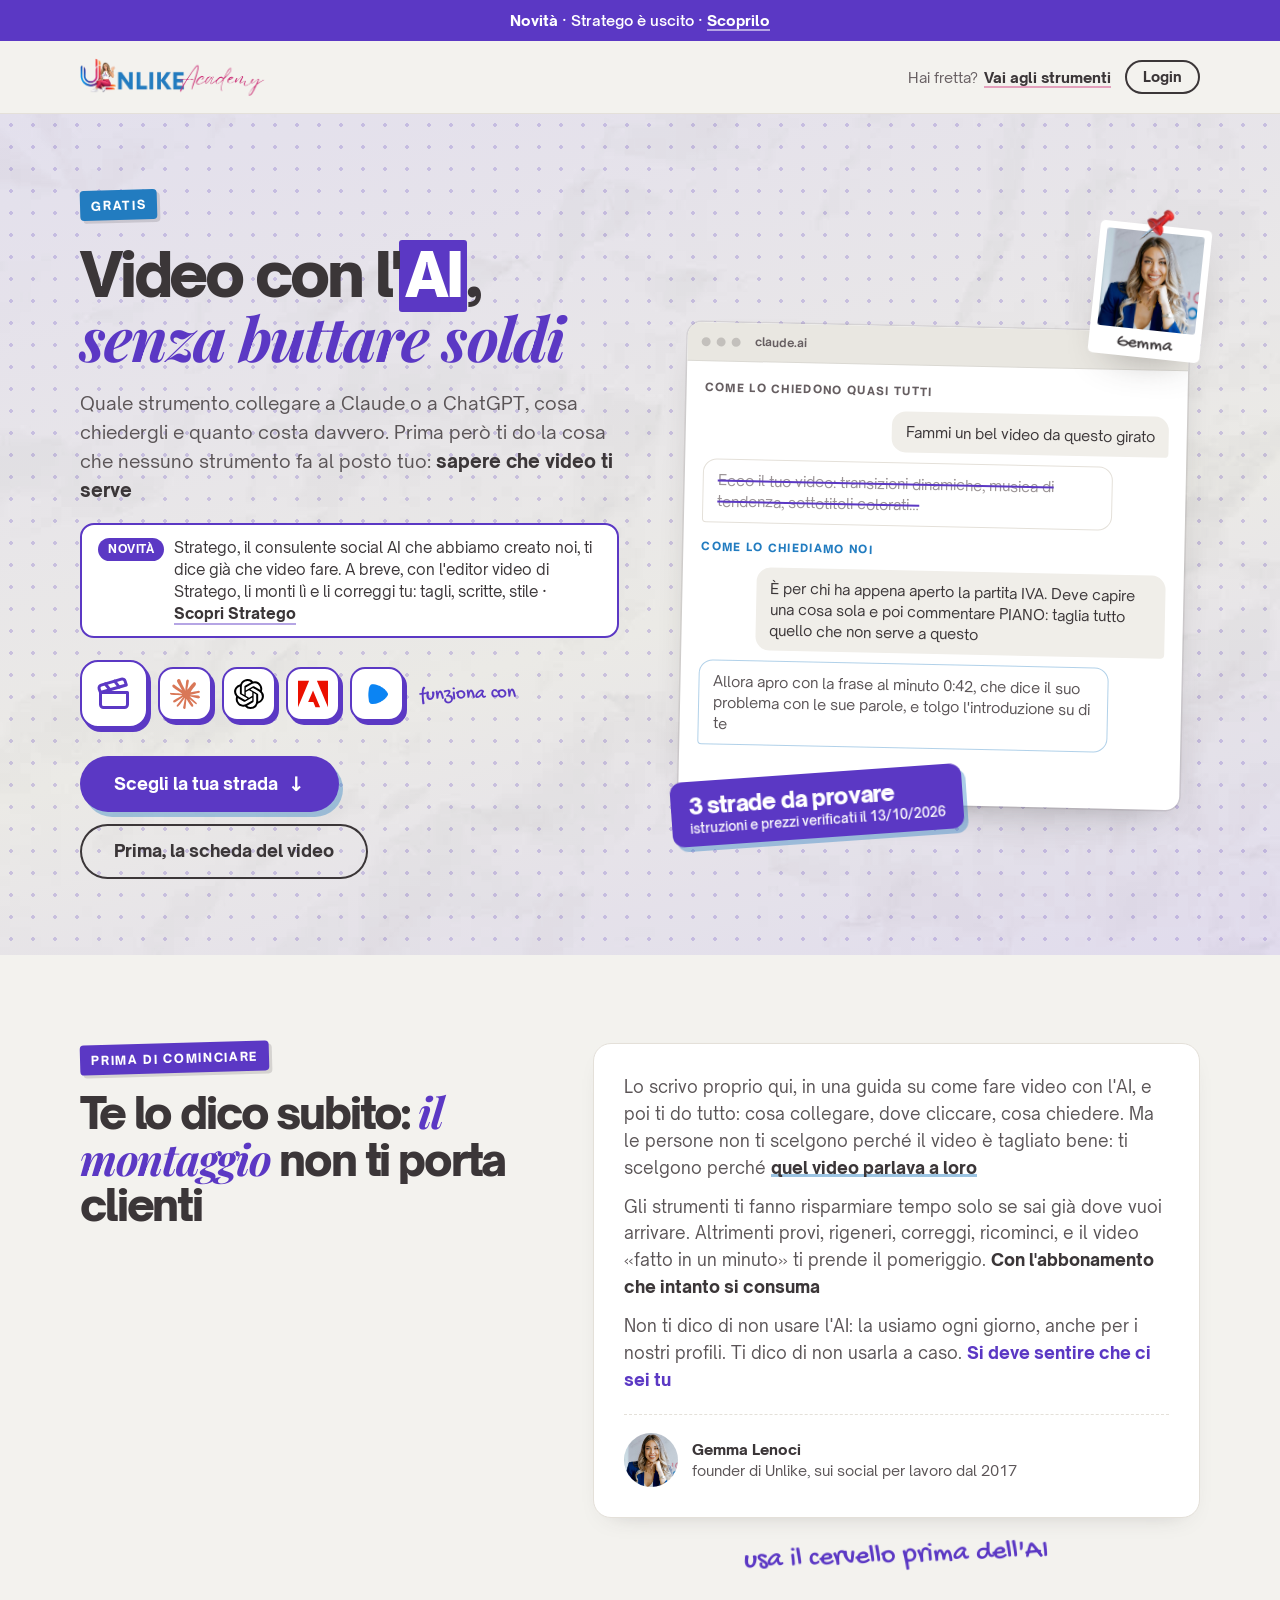
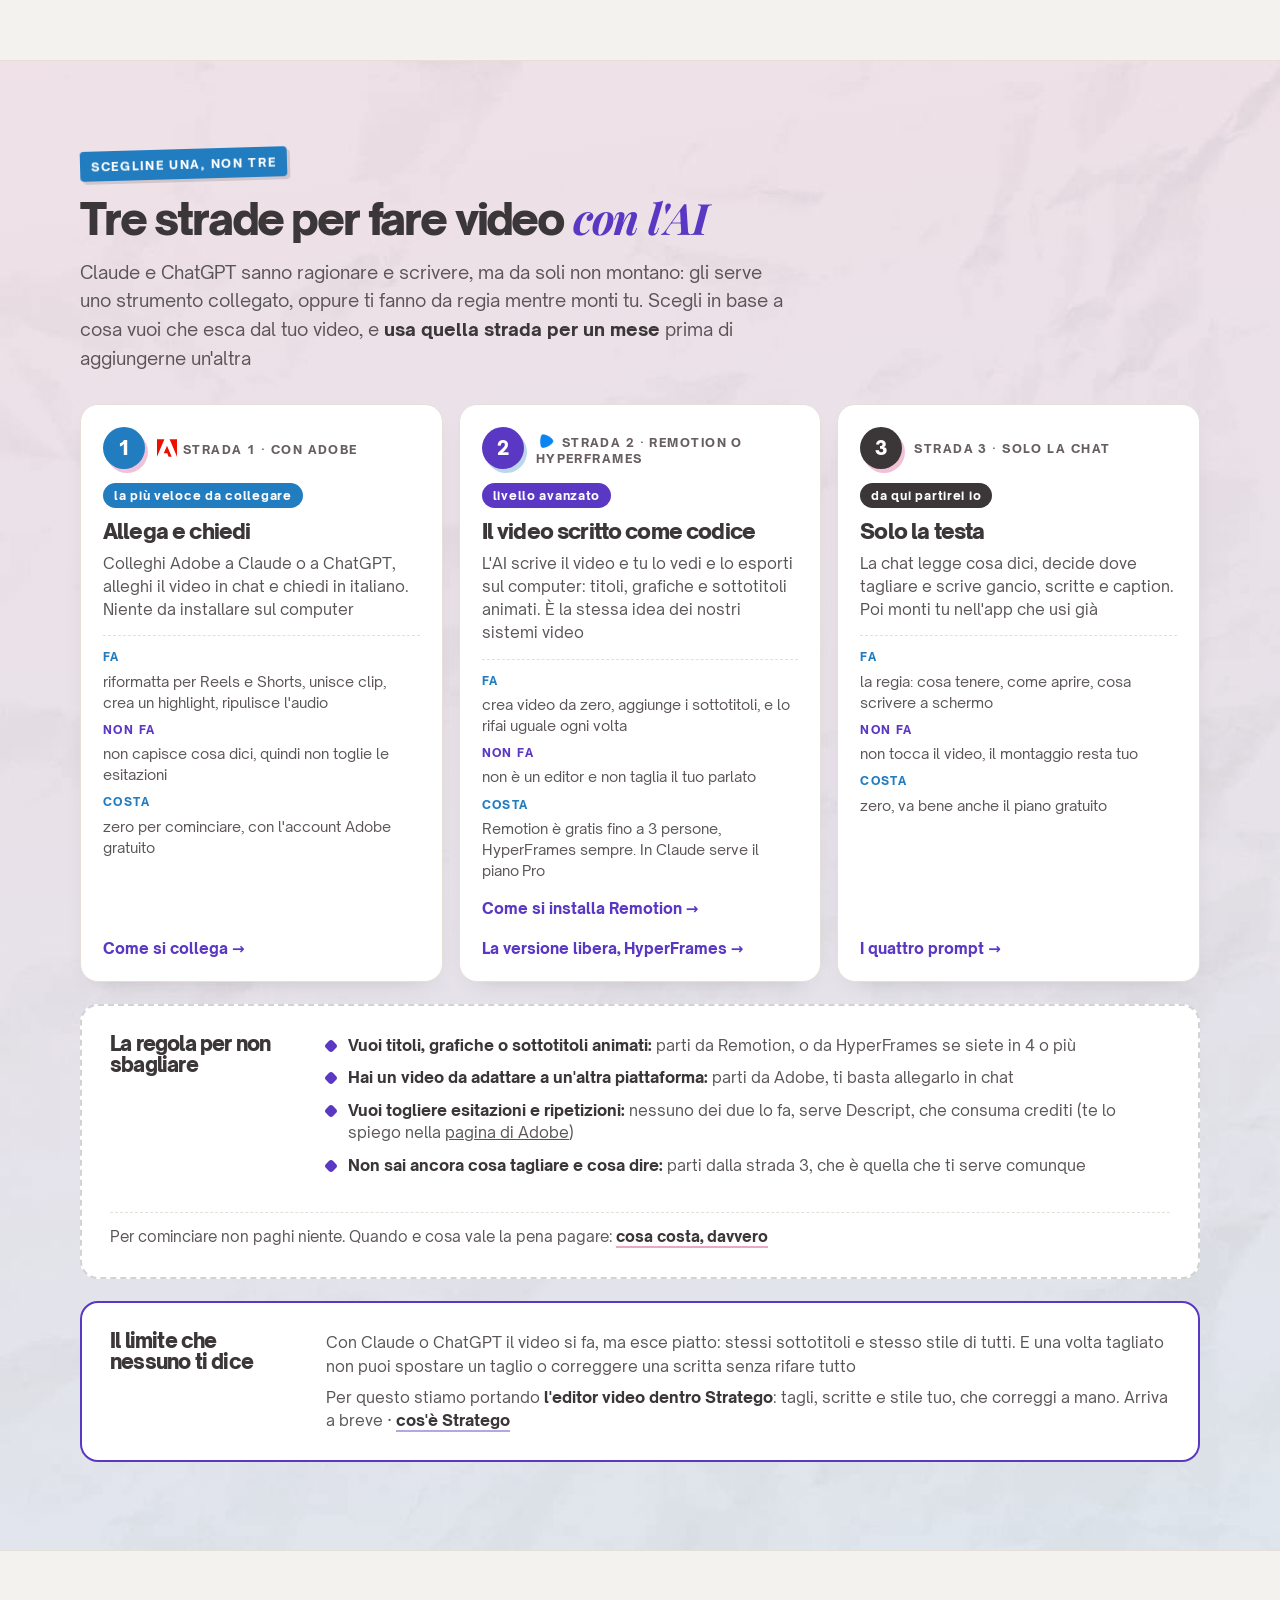
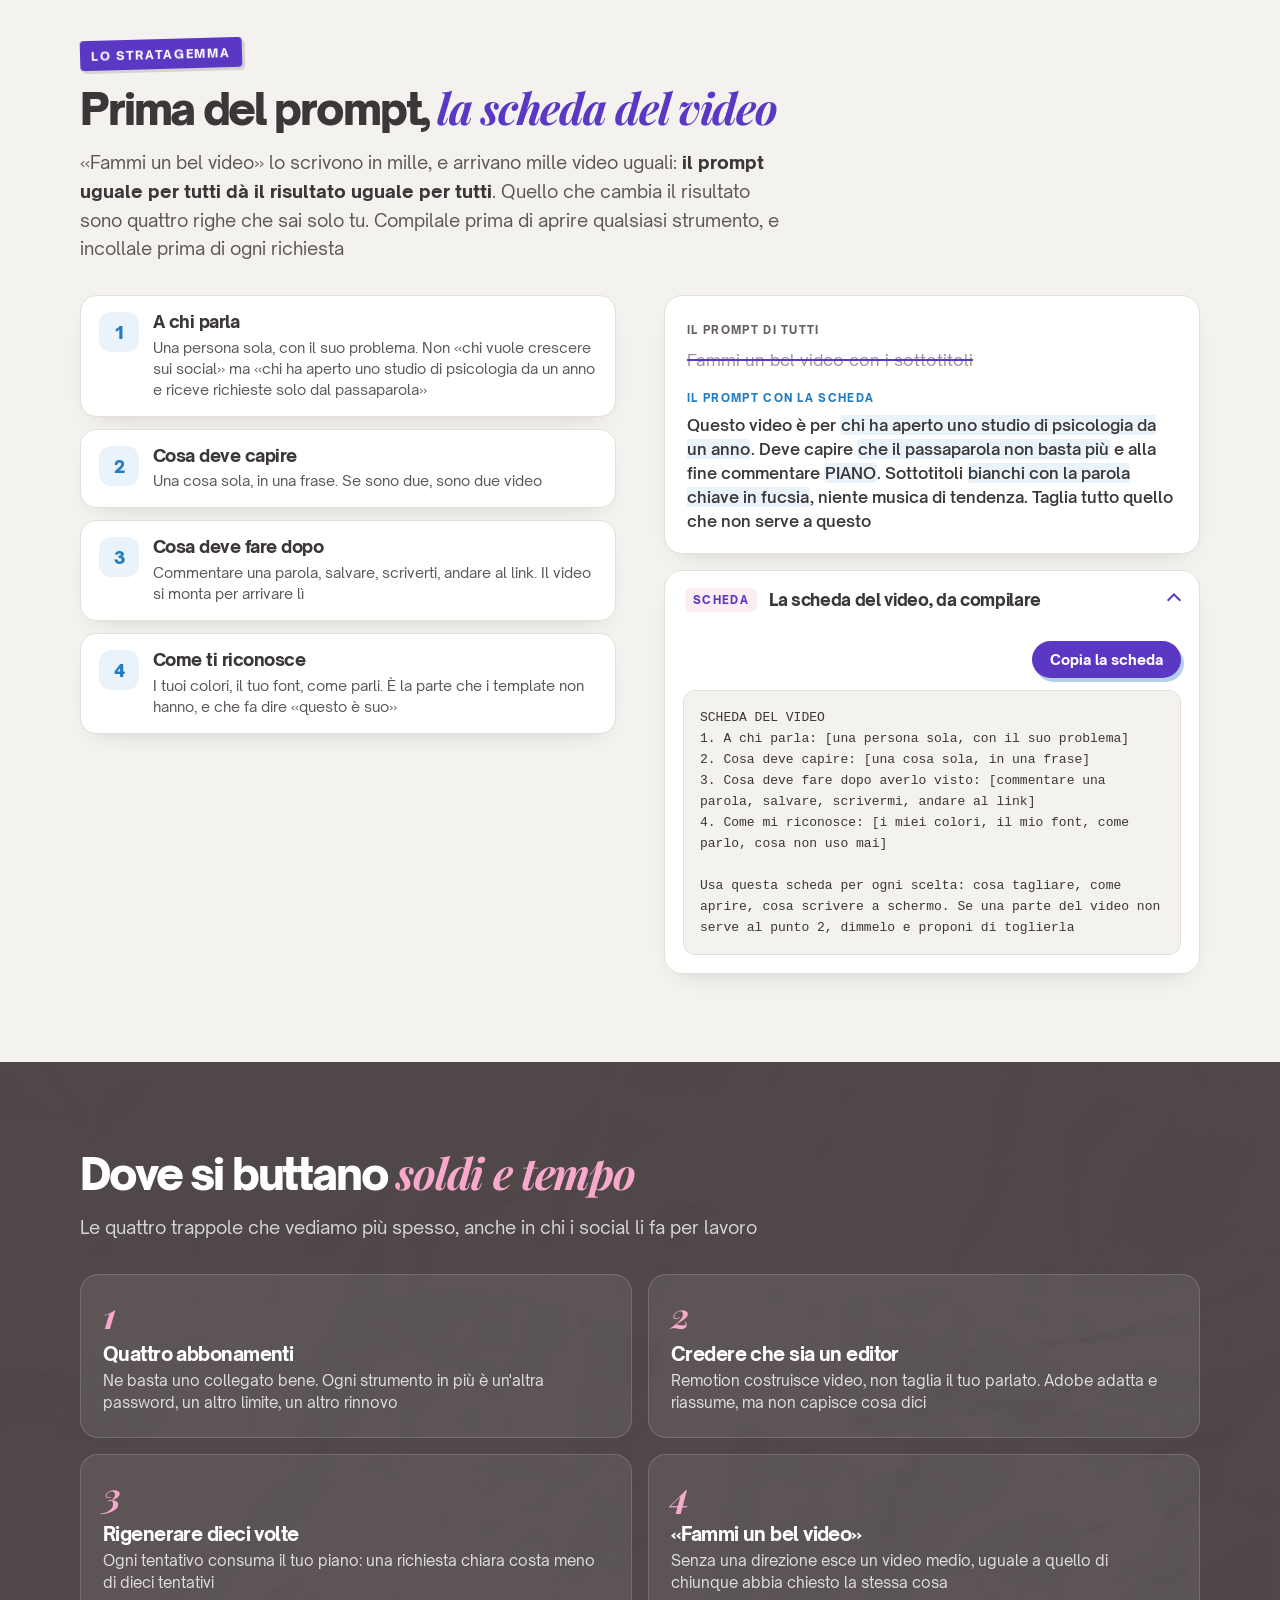
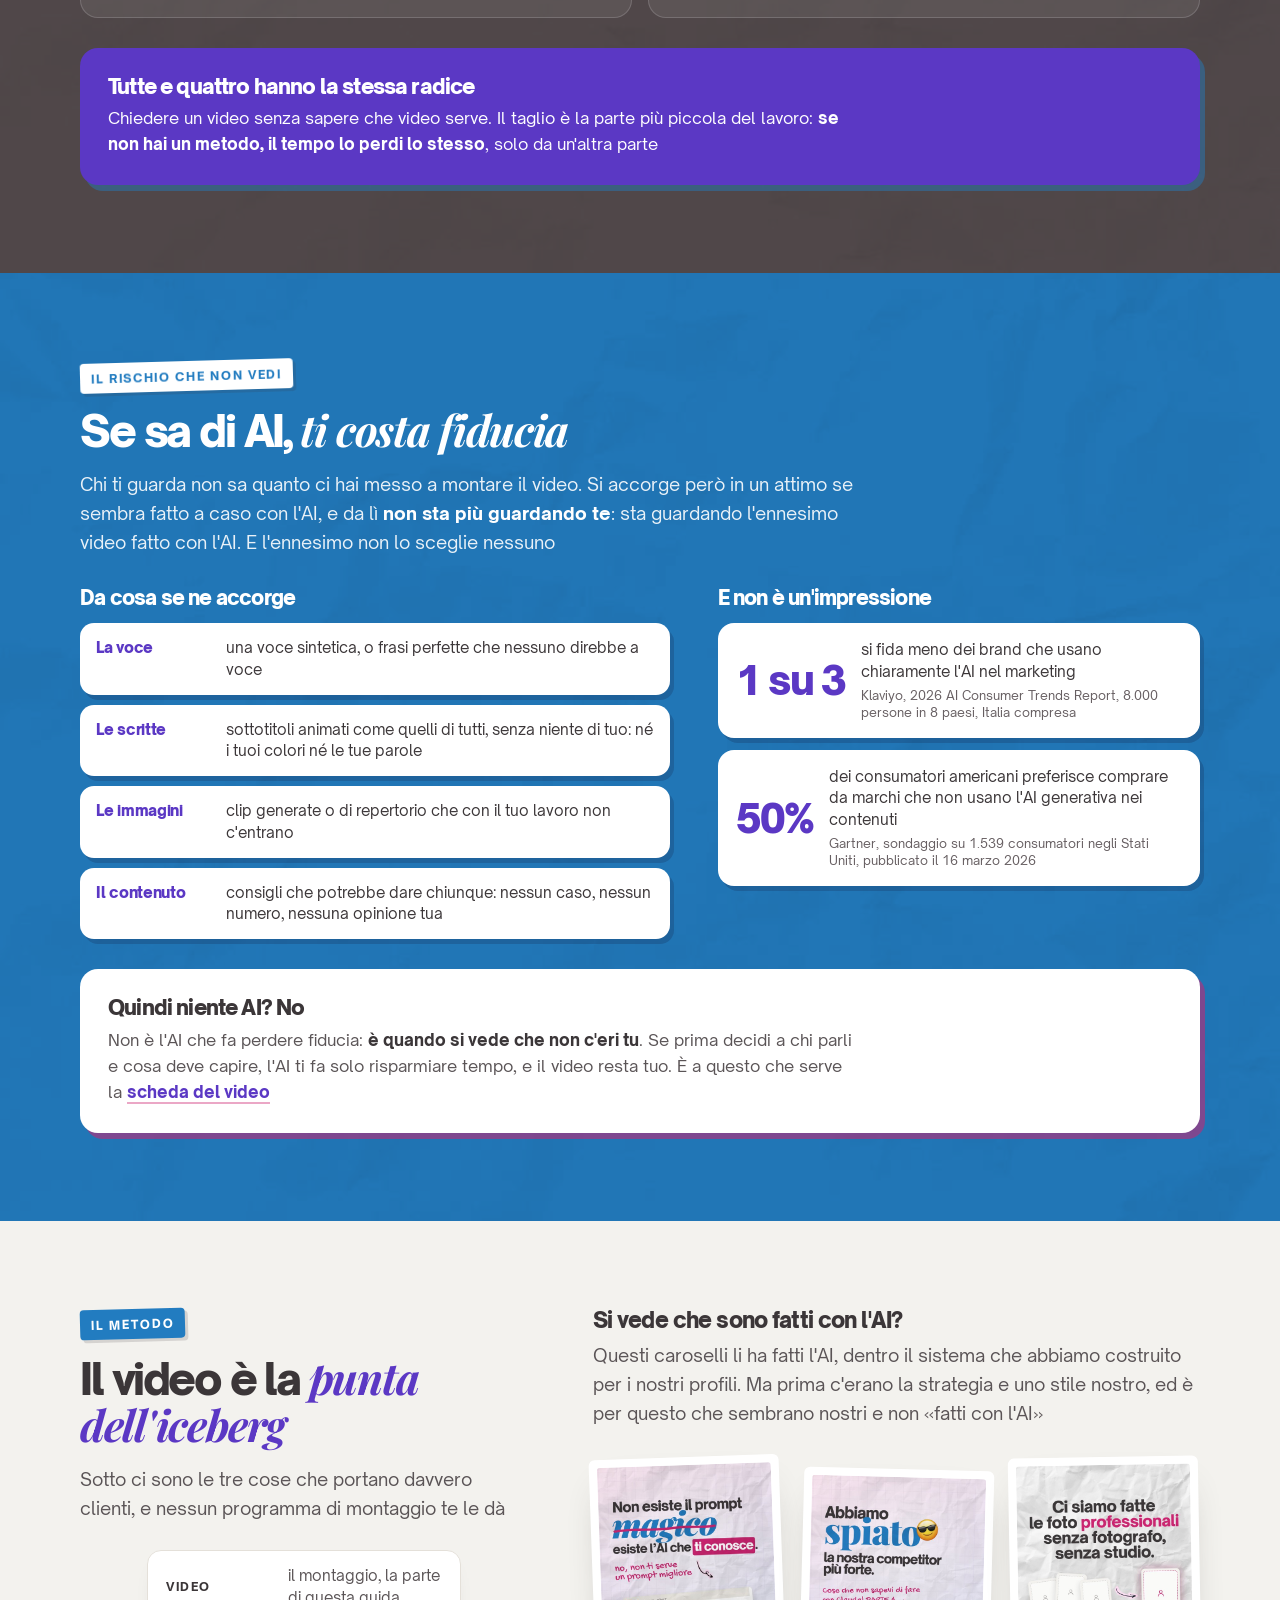
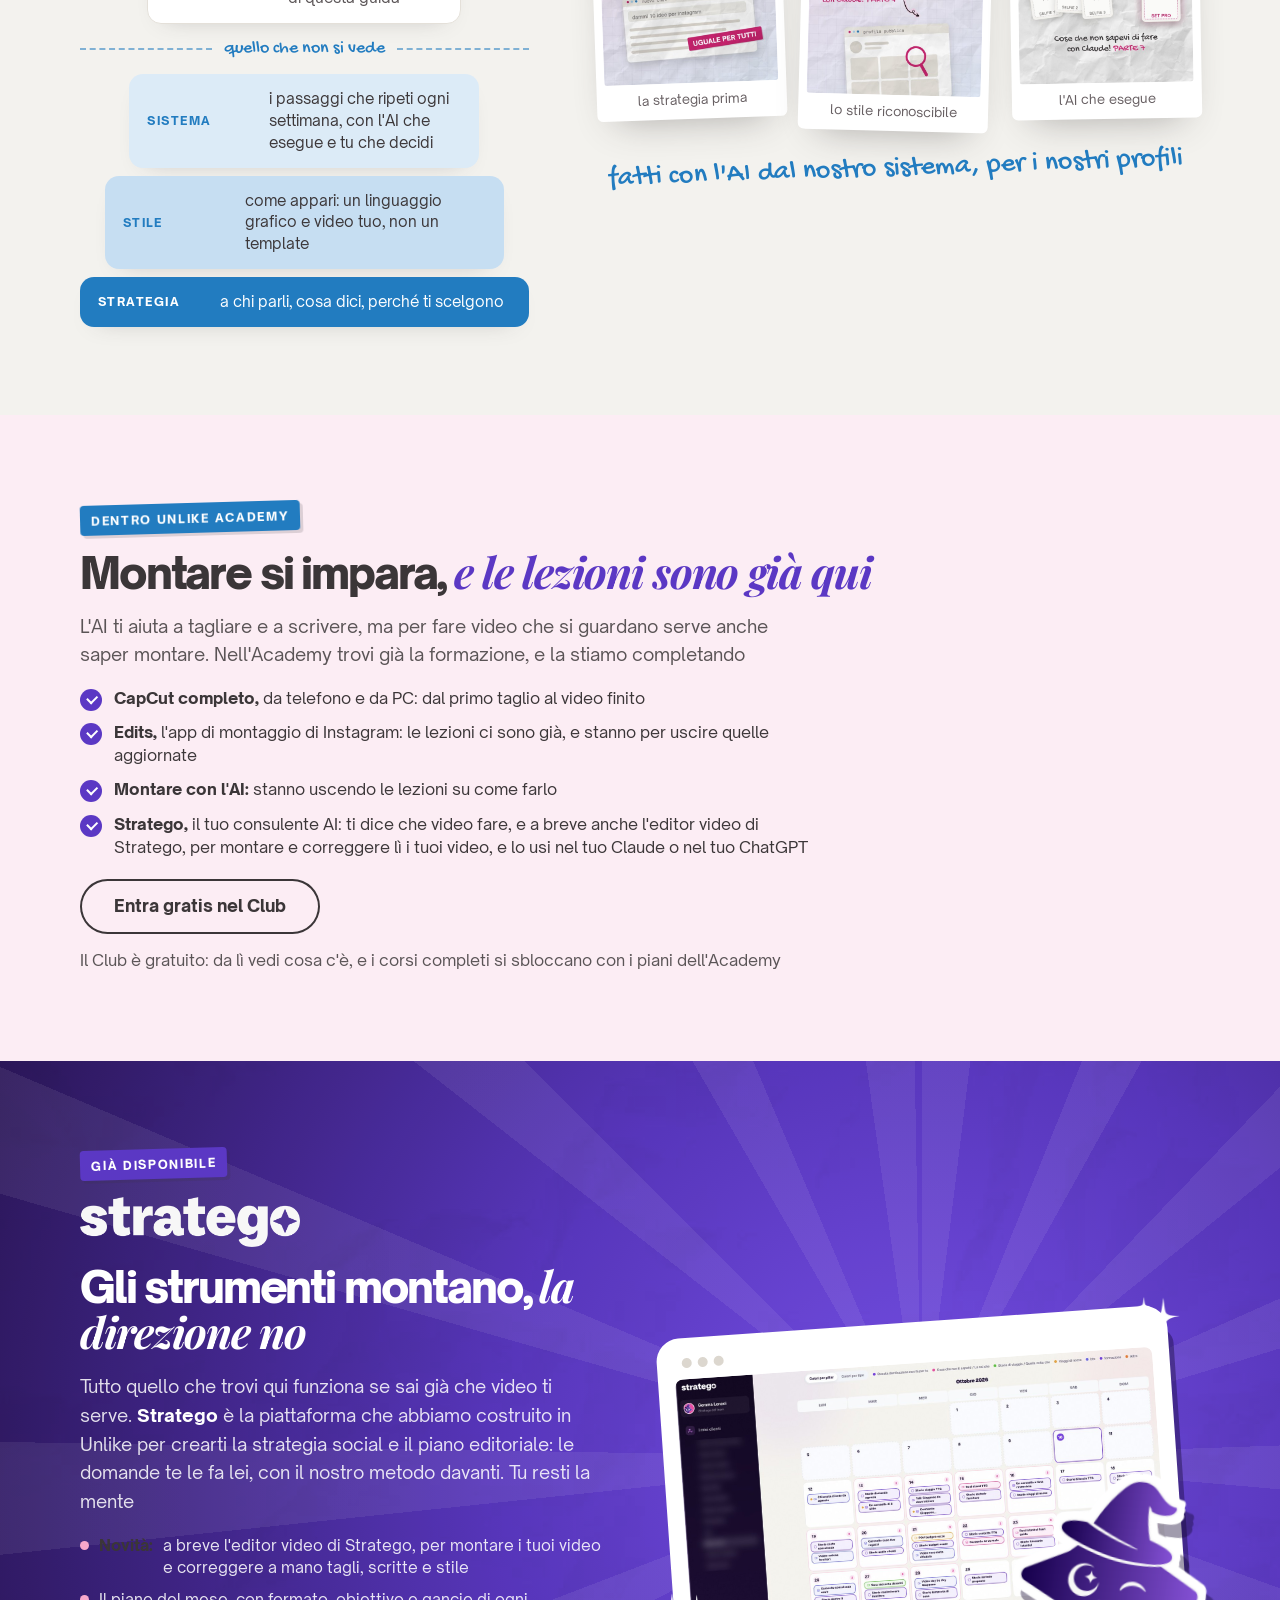
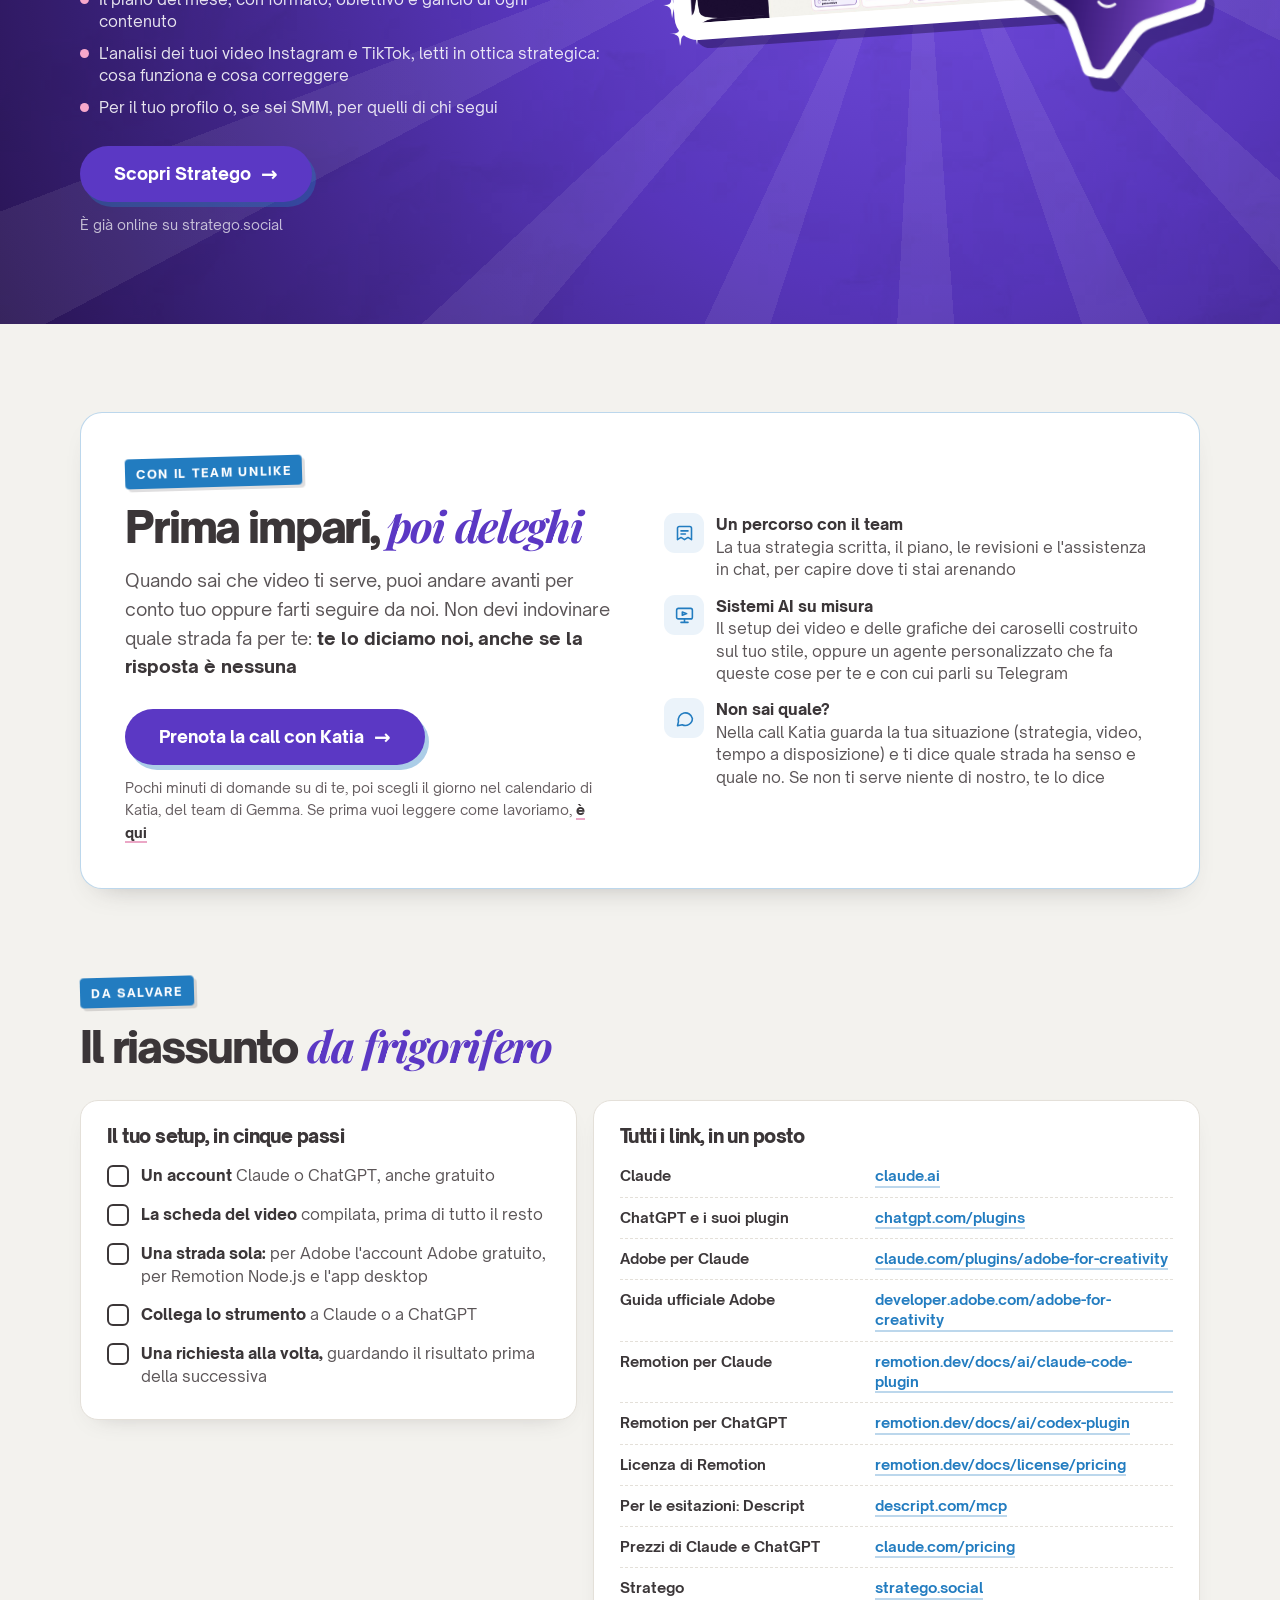
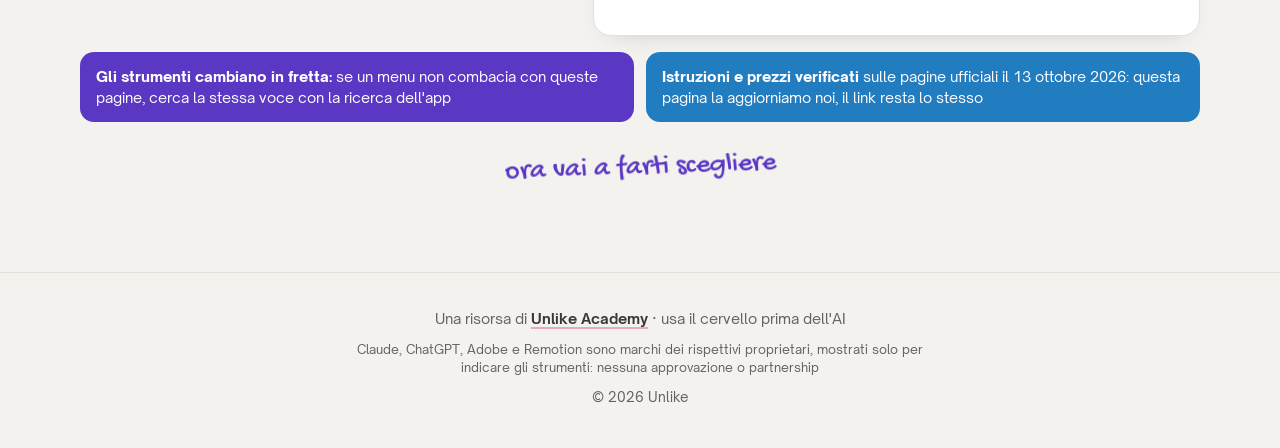
==== commit 993180d2: "MONTAGGIO: lo strumento di editing si usa dentro il proprio Claude o ChatGPT (togliere «senza compra" ====
--- a/index.html
+++ b/index.html
@@ -46,7 +46,7 @@
 </head>
 <body>
 
-<a class="strip" data-live href="https://black.unlikeacademy.it/?utm_source=montaggio&amp;utm_medium=striscia&amp;utm_campaign=bf26" target="_blank" rel="noopener"><b>Live gratuita</b> giovedì 26/11 alle 19:30 · prova in anteprima l'editing di Stratego, col tuo Claude o ChatGPT · <u>Iscriviti</u></a><script data-striscia>(function(){if(Date.now()<Date.UTC(2026,10,26,18,30))return;var s=document.querySelector('a[data-live]');if(!s)return;s.href='#stratego';s.removeAttribute('target');s.innerHTML='<b>Novità</b> · Stratego è uscito · <u>Scoprilo</u>';})()</script>
+<a class="strip" data-live href="https://black.unlikeacademy.it/?utm_source=montaggio&amp;utm_medium=striscia&amp;utm_campaign=bf26" target="_blank" rel="noopener"><b>Live gratuita</b> giovedì 26/11 alle 19:30 · prova in anteprima l'editing di Stratego, dentro il tuo Claude o ChatGPT · <u>Iscriviti</u></a><script data-striscia>(function(){if(Date.now()<Date.UTC(2026,10,26,18,30))return;var s=document.querySelector('a[data-live]');if(!s)return;s.href='#stratego';s.removeAttribute('target');s.innerHTML='<b>Novità</b> · Stratego è uscito · <u>Scoprilo</u>';})()</script>
 
 <header class="wrap hd">
   <img src="assets/logo/logo.webp" alt="Unlike Academy" width="768" height="158">
@@ -60,7 +60,7 @@
       <span class="eyebrow">Gratis</span>
       <h1>Video con l'<mark>AI</mark>, <em>senza buttare soldi</em></h1>
       <p class="sub">Quale strumento collegare a Claude o a ChatGPT, cosa chiedergli e quanto costa davvero. Prima però ti do la cosa che nessuno strumento fa al posto tuo: <b>sapere che video ti serve</b></p>
-      <div class="liveblk" data-live-blocco><span class="lv-tag">Live gratuita · giovedì 26/11 · 19:30</span><p class="lv-t">Clienti dai social nel 2027</p><p class="lv-s">Ti mostriamo Stratego dal vivo, e chi partecipa potrà provare in anteprima lo strumento che stiamo costruendo per fare l'editing dentro Stratego: lo usi con il tuo Claude o il tuo ChatGPT, non devi comprare altro</p><a class="lv-b" href="https://black.unlikeacademy.it/?utm_source=montaggio&amp;utm_medium=blocco-hero&amp;utm_campaign=bf26&amp;utm_content=index" target="_blank" rel="noopener">Iscriviti alla live, è gratis <span aria-hidden="true">&rarr;</span></a></div>
+      <div class="liveblk" data-live-blocco><span class="lv-tag">Live gratuita · giovedì 26/11 · 19:30</span><p class="lv-t">Clienti dai social nel 2027</p><p class="lv-s">Ti mostriamo Stratego dal vivo, e chi partecipa potrà provare in anteprima lo strumento che stiamo costruendo per fare l'editing dentro Stratego, e lo usi nel tuo Claude o nel tuo ChatGPT</p><a class="lv-b" href="https://black.unlikeacademy.it/?utm_source=montaggio&amp;utm_medium=blocco-hero&amp;utm_campaign=bf26&amp;utm_content=index" target="_blank" rel="noopener">Iscriviti alla live, è gratis <span aria-hidden="true">&rarr;</span></a></div>
 <p class="novita"><span class="tag">Novità</span><span>Stratego, il consulente social AI che abbiamo creato noi, ti dice già che video fare. A breve, con l'editor video di Stratego, li monti lì e li correggi tu: tagli, scritte, stile · <a href="#stratego">Scopri Stratego</a></span></p>
       <!-- kit --><div class="kit"><span class="kt grande"><svg class="ic" viewBox="0 0 24 24" fill="none" stroke="currentColor" stroke-width="2" stroke-linecap="round" stroke-linejoin="round" aria-hidden="true">
   <path d="M20.2 6 3 11l-.9-2.4c-.3-1.1.3-2.2 1.3-2.5l13.5-4c1.1-.3 2.2.3 2.5 1.3Z" />
@@ -170,7 +170,7 @@
         <p>Per questo stiamo portando <b>l'editor video dentro Stratego</b>: tagli, scritte e stile tuo, che correggi a mano. Arriva a breve · <a href="#stratego">cos'è Stratego</a></p>
       </div>
     </div>
-    <div class="liveblk" data-live-blocco><span class="lv-tag">Live gratuita · giovedì 26/11 · 19:30</span><p class="lv-t">Vuoi vedere come lo stiamo risolvendo?</p><p class="lv-s">Nella live gratuita del 26/11 ti mostriamo Stratego dal vivo, e chi partecipa potrà provare in anteprima lo strumento che stiamo costruendo per fare l'editing dentro Stratego: lo usi con il tuo Claude o il tuo ChatGPT, non devi comprare altro</p><a class="lv-b" href="https://black.unlikeacademy.it/?utm_source=montaggio&amp;utm_medium=blocco-limite&amp;utm_campaign=bf26&amp;utm_content=index" target="_blank" rel="noopener">Iscriviti alla live, è gratis <span aria-hidden="true">&rarr;</span></a></div>
+    <div class="liveblk" data-live-blocco><span class="lv-tag">Live gratuita · giovedì 26/11 · 19:30</span><p class="lv-t">Vuoi vedere come lo stiamo risolvendo?</p><p class="lv-s">Nella live gratuita del 26/11 ti mostriamo Stratego dal vivo, e chi partecipa potrà provare in anteprima lo strumento che stiamo costruendo per fare l'editing dentro Stratego, e lo usi nel tuo Claude o nel tuo ChatGPT</p><a class="lv-b" href="https://black.unlikeacademy.it/?utm_source=montaggio&amp;utm_medium=blocco-limite&amp;utm_campaign=bf26&amp;utm_content=index" target="_blank" rel="noopener">Iscriviti alla live, è gratis <span aria-hidden="true">&rarr;</span></a></div>
   </div>
 </section>
 
@@ -292,13 +292,13 @@
       <li><b>CapCut completo,</b> da telefono e da PC: dal primo taglio al video finito</li>
       <li><b>Edits,</b> l'app di montaggio di Instagram: le lezioni ci sono già, e stanno per uscire quelle aggiornate</li>
       <li><b>Montare con l'AI:</b> stanno uscendo le lezioni su come farlo</li>
-      <li><b>Stratego,</b> il tuo consulente AI: ti dice che video fare, e a breve anche l'editor video di Stratego, per montare e correggere lì i tuoi video, con il tuo Claude o il tuo ChatGPT, senza comprare altro<span data-live-blocco>, e chi partecipa alla live del 26/11 lo prova in anteprima</span></li>
+      <li><b>Stratego,</b> il tuo consulente AI: ti dice che video fare, e a breve anche l'editor video di Stratego, per montare e correggere lì i tuoi video, e lo usi nel tuo Claude o nel tuo ChatGPT<span data-live-blocco>, e chi partecipa alla live del 26/11 lo prova in anteprima</span></li>
     </ul>
     <div class="btns">
       <a class="btn" data-live-blocco href="https://black.unlikeacademy.it/?utm_source=montaggio&amp;utm_medium=sezione-live&amp;utm_campaign=bf26&amp;utm_content=index" target="_blank" rel="noopener">Iscriviti alla live gratuita · 26/11 <span class="ar">&rarr;</span></a>
       <a class="btn btn-linea" href="https://entra.unlikeacademy.it/?utm_source=montaggio&amp;utm_medium=sezione-club&amp;utm_campaign=montaggio&amp;utm_content=index" target="_blank" rel="noopener">Entra gratis nel Club</a>
     </div>
-    <p class="micro"><span data-live-blocco>Nella live ti mostriamo Stratego dal vivo e chi partecipa potrà provare in anteprima lo strumento per l'editing, con il tuo Claude o il tuo ChatGPT · </span>Il Club è gratuito: da lì vedi cosa c'è, e i corsi completi si sbloccano con i piani dell'Academy</p>
+    <p class="micro"><span data-live-blocco>Nella live ti mostriamo Stratego dal vivo e chi partecipa potrà provare in anteprima lo strumento per l'editing, dentro il tuo Claude o il tuo ChatGPT · </span>Il Club è gratuito: da lì vedi cosa c'è, e i corsi completi si sbloccano con i piani dell'Academy</p>
   </div>
 </section>
 
